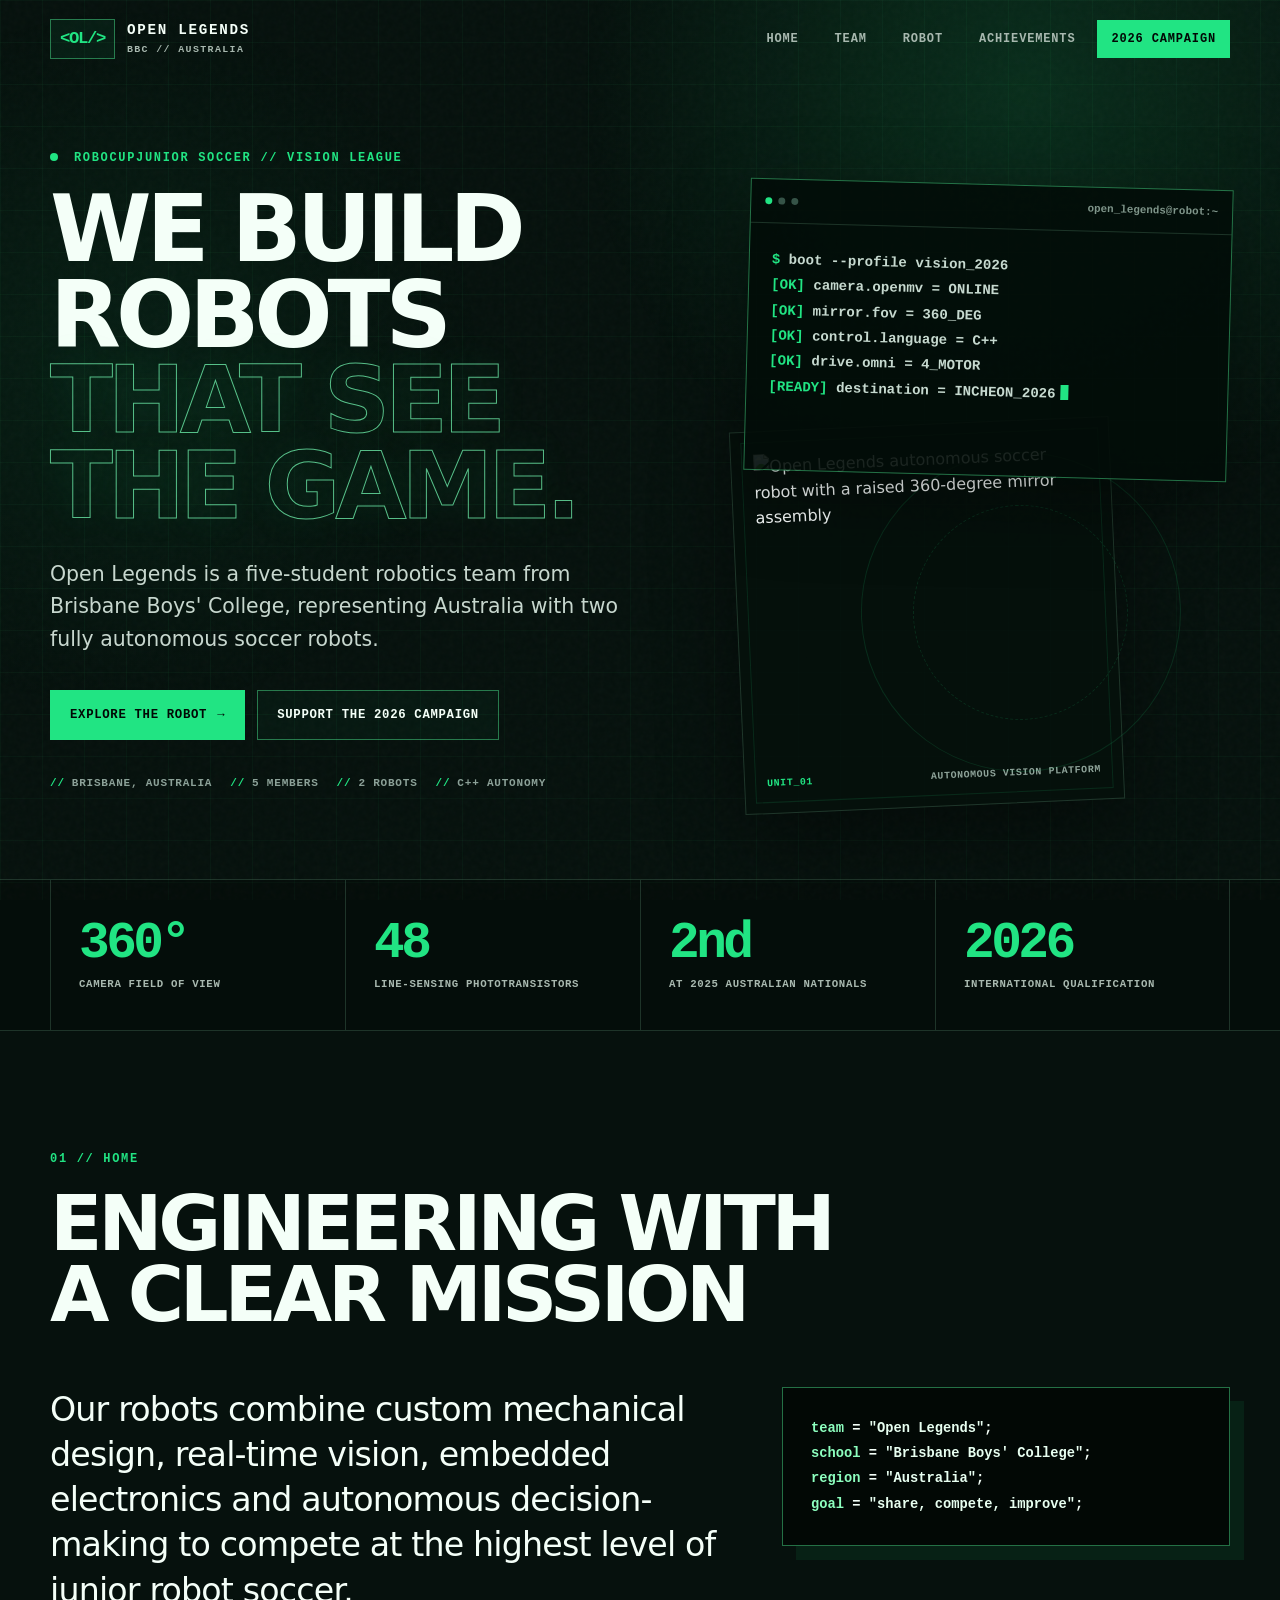
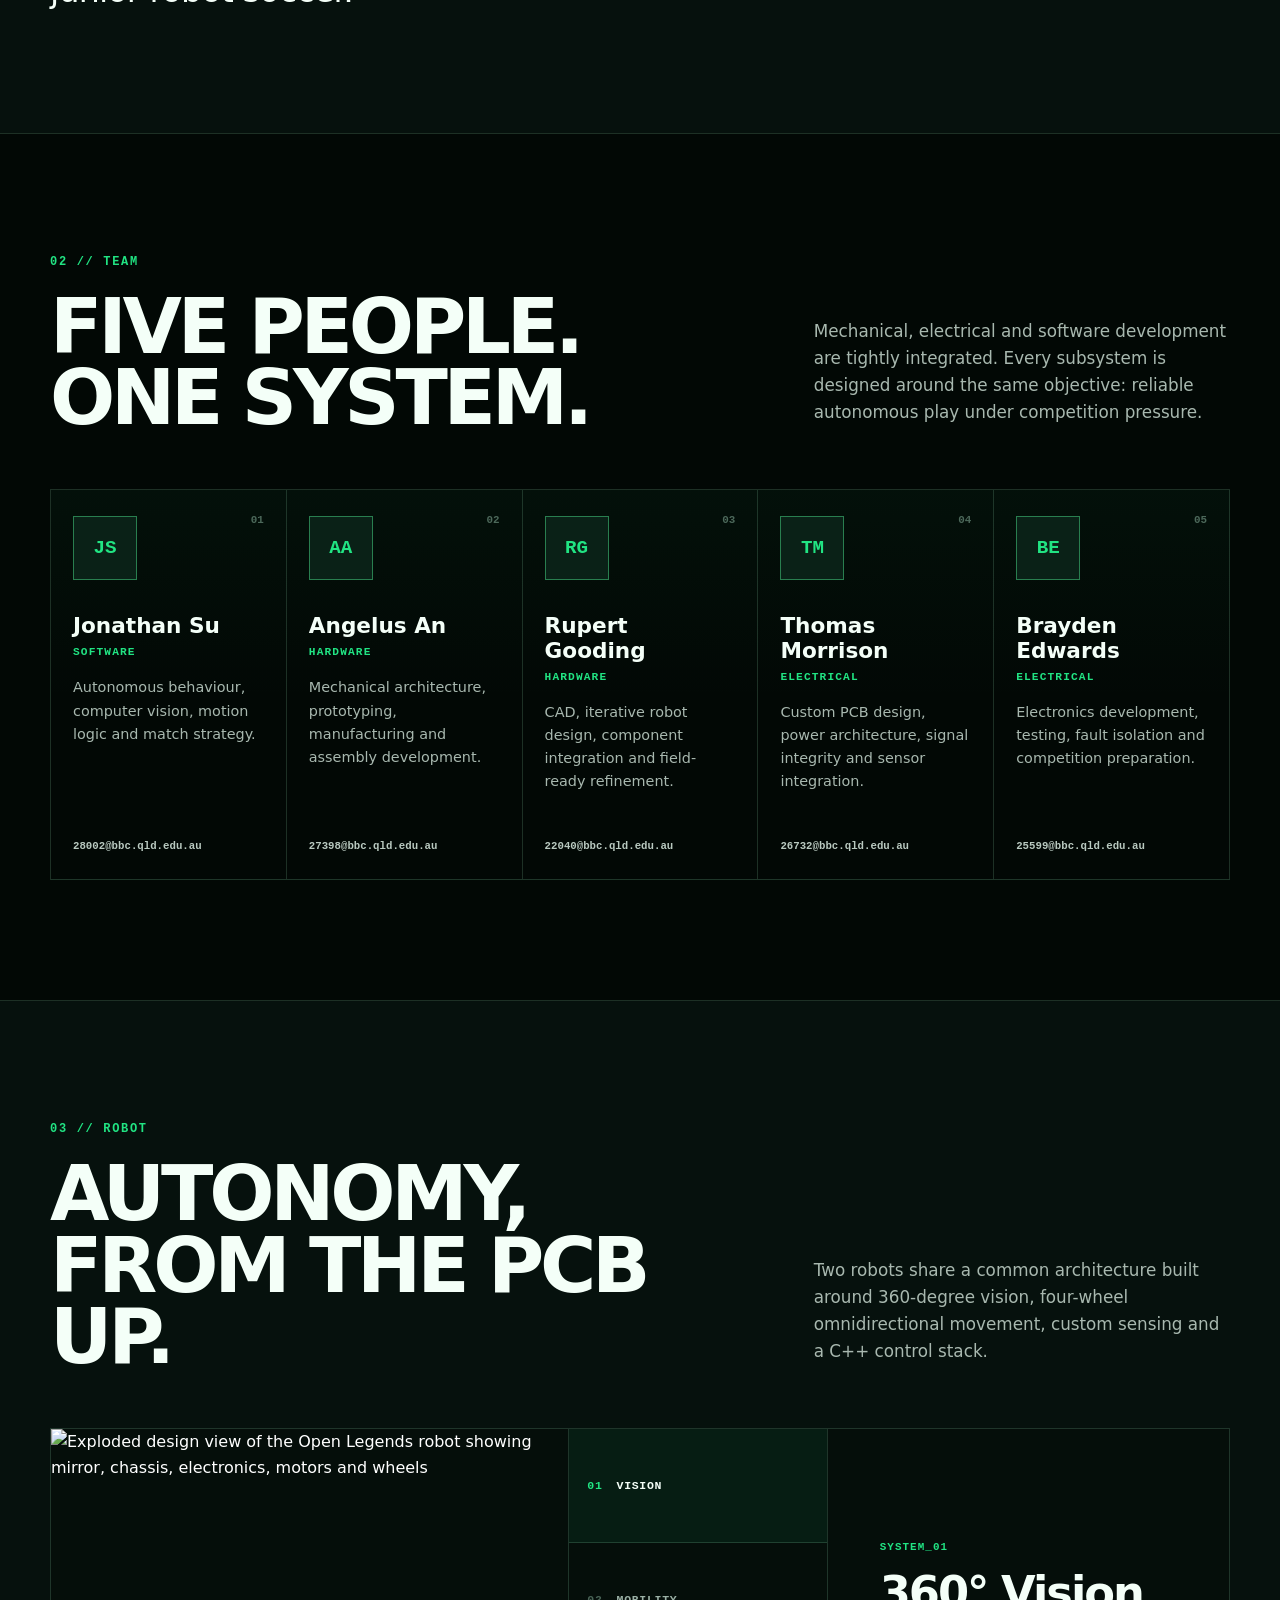
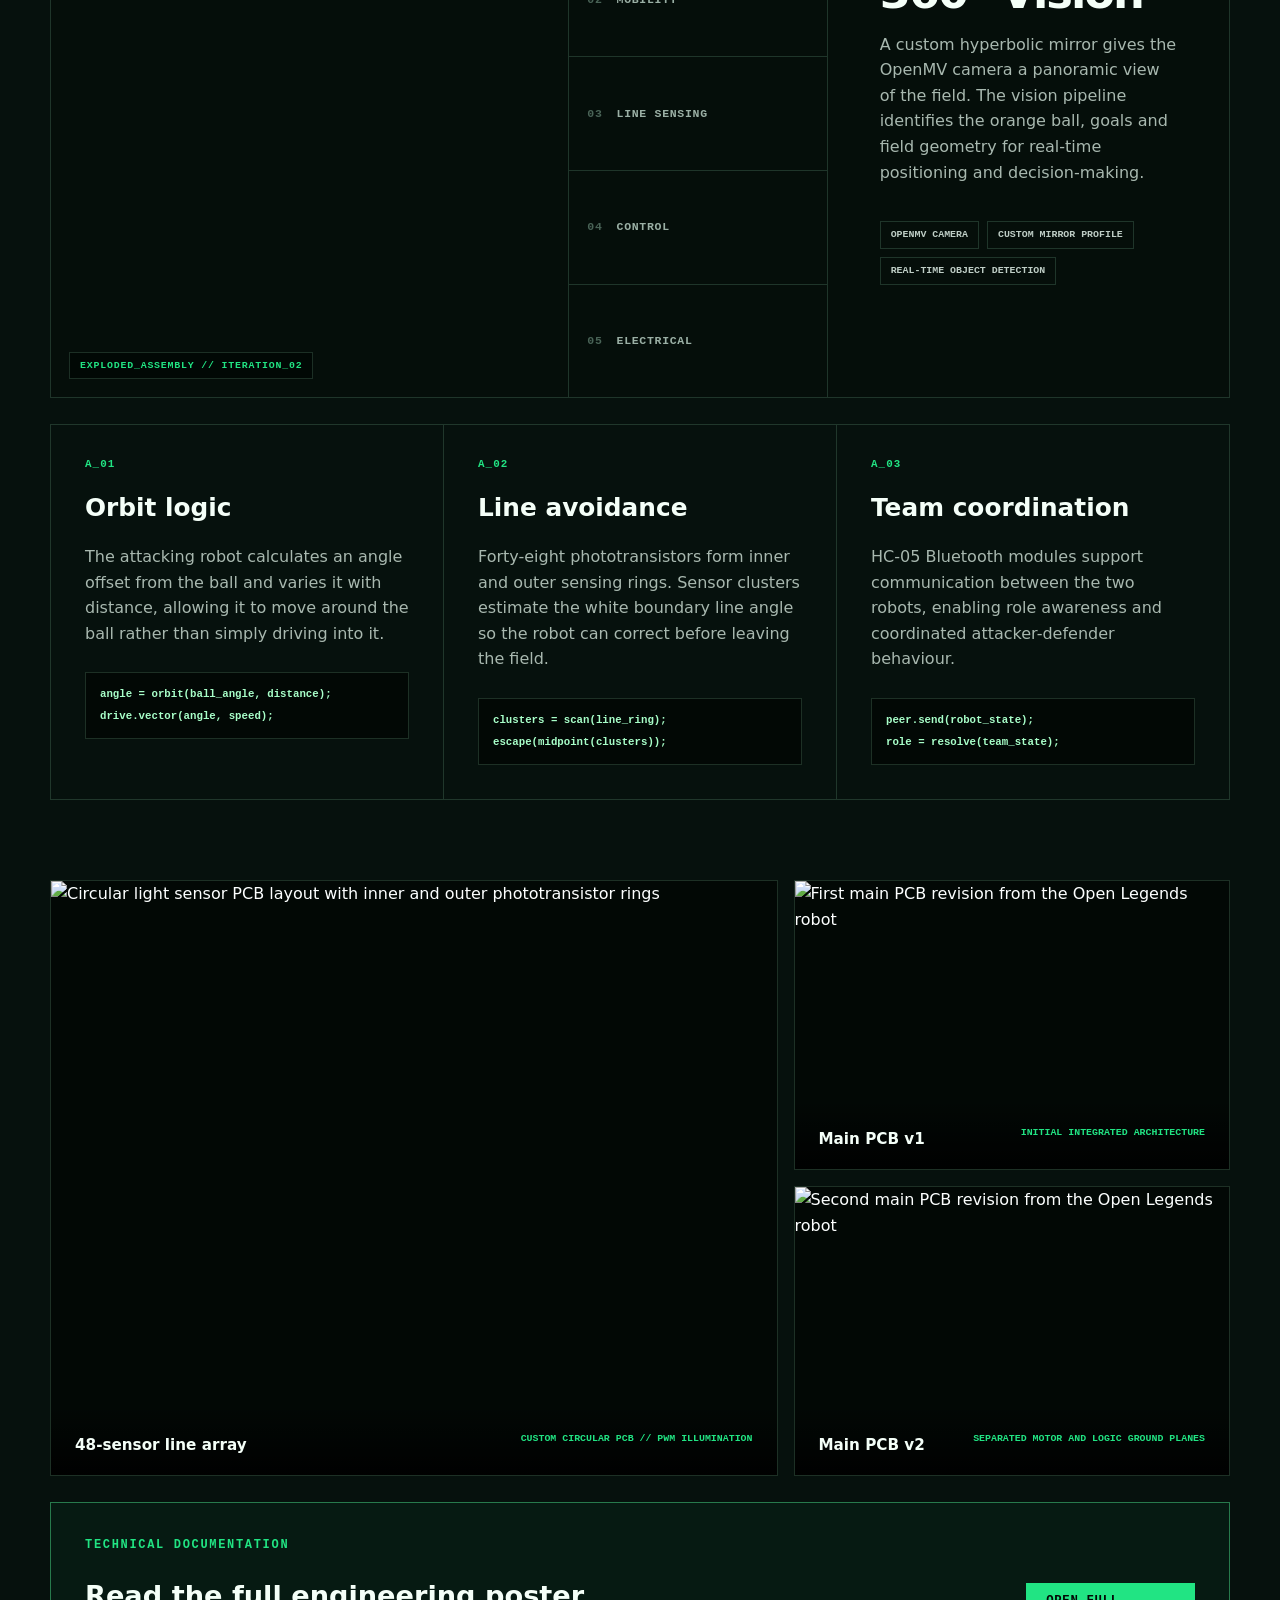
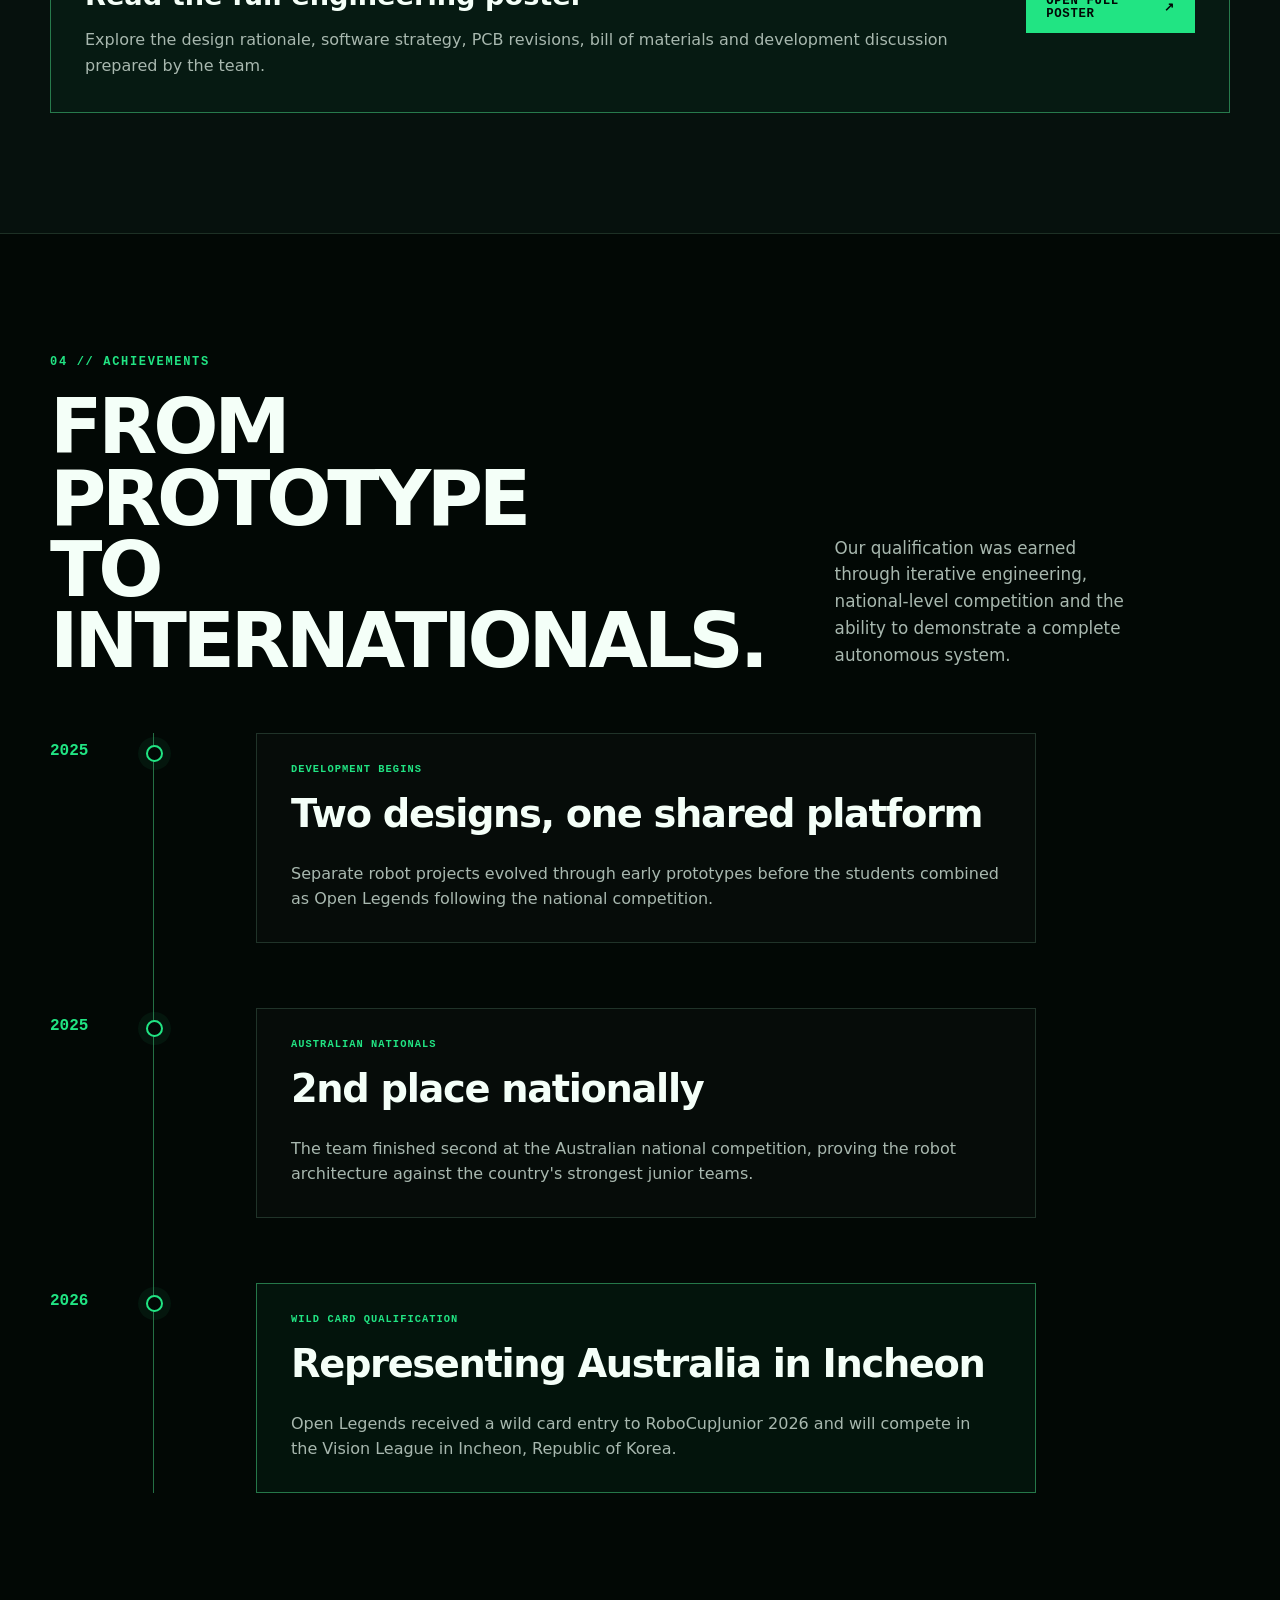
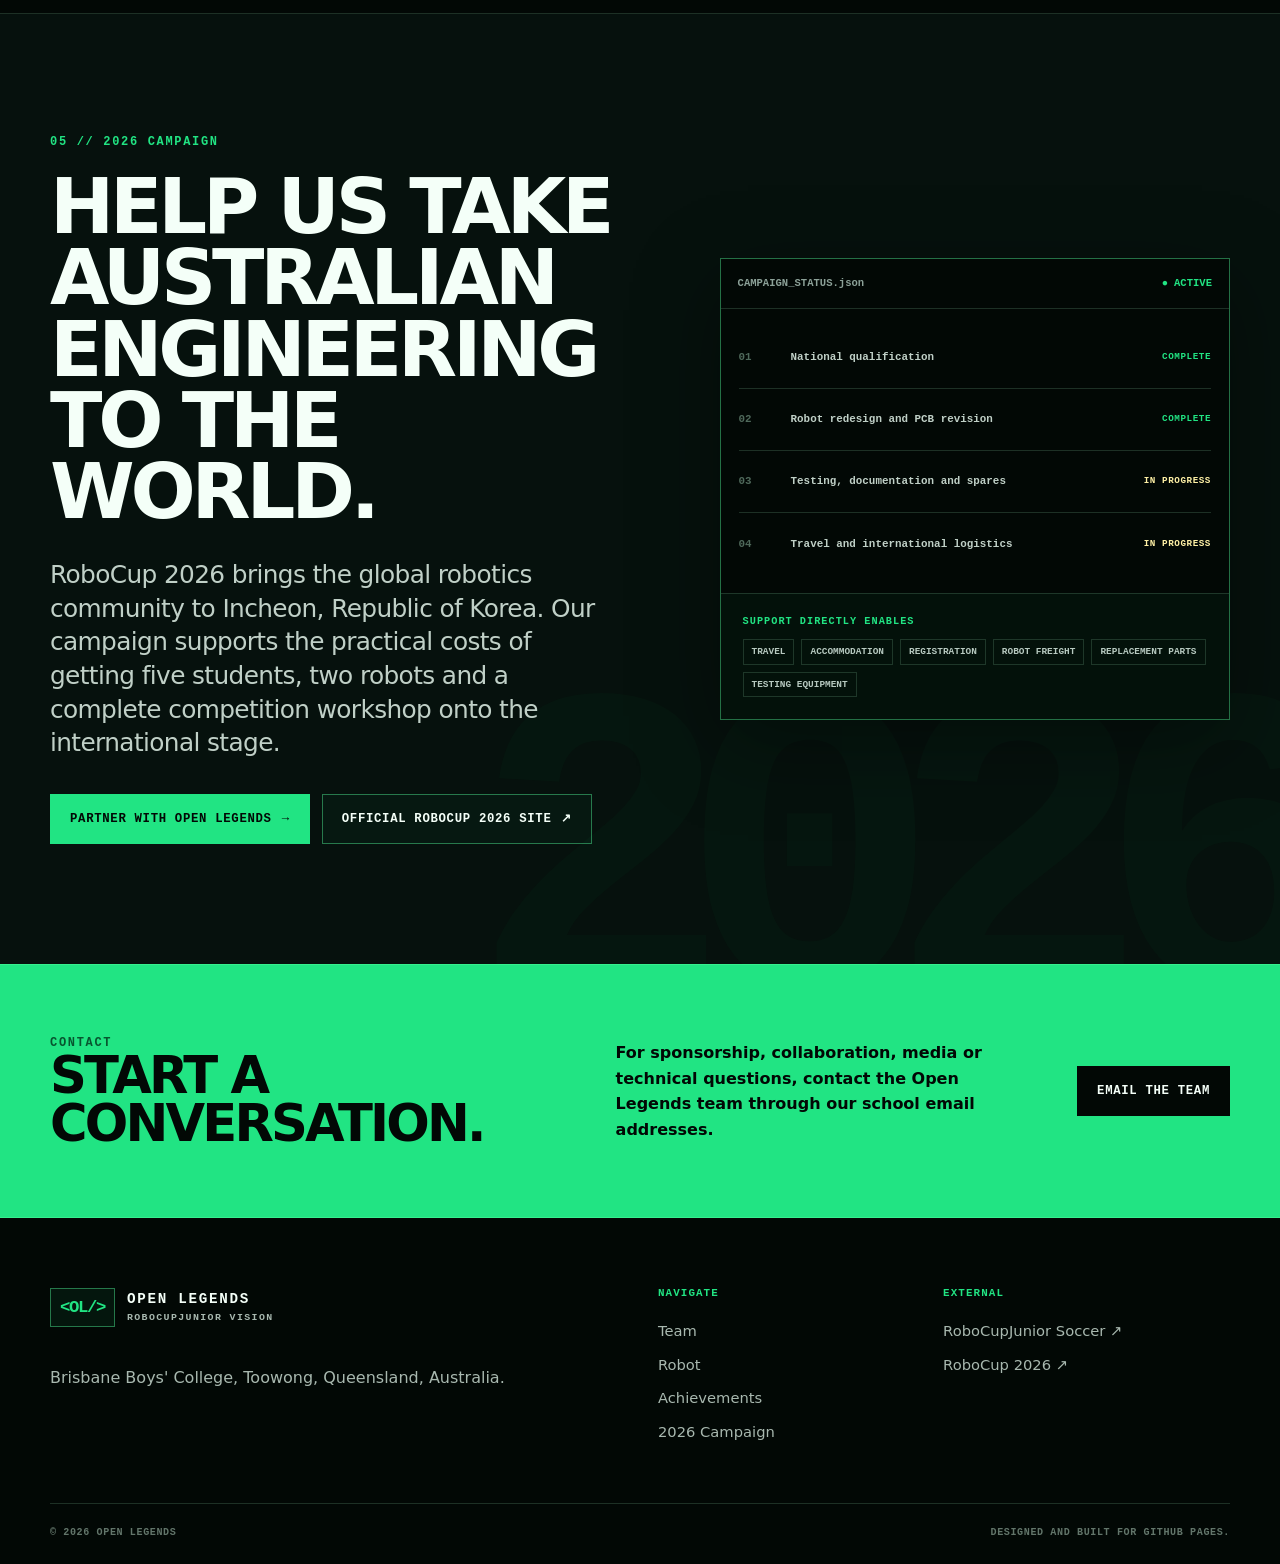
==== index.html @ 29a8061e "attempt 1" ====
<!doctype html>
<html lang="en-AU">
<head>
  <meta charset="utf-8">
  <meta name="viewport" content="width=device-width, initial-scale=1">
  <meta name="theme-color" content="#06110d">
  <meta name="description" content="Open Legends — Brisbane Boys' College RoboCupJunior Soccer Vision team representing Australia at RoboCup 2026 in Incheon, Republic of Korea.">
  <meta property="og:title" content="Open Legends | RoboCupJunior Vision">
  <meta property="og:description" content="Five students. Two autonomous robots. One international campaign.">
  <meta property="og:type" content="website">
  <meta property="og:image" content="assets/open-legends-poster.jpg">
  <title>Open Legends | RoboCupJunior Vision</title>
  <link rel="icon" href="assets/open-legends-mark.svg" type="image/svg+xml">
  <link rel="stylesheet" href="styles.css">
  <script defer src="script.js"></script>
</head>
<body>
  <a class="skip-link" href="#main">Skip to content</a>

  <div class="noise" aria-hidden="true"></div>
  <div class="grid-bg" aria-hidden="true"></div>

  <header class="site-header" data-header>
    <nav class="nav shell" aria-label="Primary navigation">
      <a class="brand" href="#home" aria-label="Open Legends home">
        <span class="brand-mark" aria-hidden="true">&lt;OL/&gt;</span>
        <span class="brand-copy">
          <strong>OPEN LEGENDS</strong>
          <small>BBC // AUSTRALIA</small>
        </span>
      </a>

      <button class="nav-toggle" type="button" aria-label="Open navigation" aria-expanded="false" aria-controls="nav-links">
        <span></span><span></span><span></span>
      </button>

      <div class="nav-links" id="nav-links">
        <a href="#home">Home</a>
        <a href="#team">Team</a>
        <a href="#robot">Robot</a>
        <a href="#achievements">Achievements</a>
        <a class="nav-cta" href="#campaign">2026 Campaign</a>
      </div>
    </nav>
  </header>

  <main id="main">
    <section class="hero shell" id="home">
      <div class="hero-copy reveal">
        <p class="eyebrow"><span class="pulse"></span> ROBOCUPJUNIOR SOCCER // VISION LEAGUE</p>
        <h1>WE BUILD ROBOTS<br><span>THAT SEE THE GAME.</span></h1>
        <p class="hero-lead">Open Legends is a five-student robotics team from Brisbane Boys' College, representing Australia with two fully autonomous soccer robots.</p>
        <div class="hero-actions">
          <a class="button button-primary" href="#robot">Explore the robot <span aria-hidden="true">→</span></a>
          <a class="button button-ghost" href="#campaign">Support the 2026 campaign</a>
        </div>
        <div class="micro-meta" aria-label="Team summary">
          <span>Brisbane, Australia</span>
          <span>5 members</span>
          <span>2 robots</span>
          <span>C++ autonomy</span>
        </div>
      </div>

      <div class="hero-visual reveal">
        <div class="terminal-card" aria-label="Robot system boot sequence">
          <div class="terminal-top">
            <div class="terminal-dots" aria-hidden="true"><i></i><i></i><i></i></div>
            <span>open_legends@robot:~</span>
          </div>
          <div class="terminal-body" data-terminal>
            <p><span class="prompt">$</span> boot --profile vision_2026</p>
            <p class="terminal-line"><span class="ok">[OK]</span> camera.openmv = ONLINE</p>
            <p class="terminal-line"><span class="ok">[OK]</span> mirror.fov = 360_DEG</p>
            <p class="terminal-line"><span class="ok">[OK]</span> control.language = C++</p>
            <p class="terminal-line"><span class="ok">[OK]</span> drive.omni = 4_MOTOR</p>
            <p class="terminal-line"><span class="ready">[READY]</span> destination = INCHEON_2026<span class="cursor" aria-hidden="true"></span></p>
          </div>
        </div>

        <figure class="robot-orbit">
          <div class="orbit orbit-a" aria-hidden="true"></div>
          <div class="orbit orbit-b" aria-hidden="true"></div>
          <img src="assets/robot-hero.jpg" alt="Open Legends autonomous soccer robot with a raised 360-degree mirror assembly">
          <figcaption><span>UNIT_01</span> Autonomous Vision Platform</figcaption>
        </figure>
      </div>
    </section>

    <section class="metrics strip" aria-label="Open Legends facts">
      <div class="shell metrics-grid">
        <article><strong>360°</strong><span>camera field of view</span></article>
        <article><strong>48</strong><span>line-sensing phototransistors</span></article>
        <article><strong>2nd</strong><span>at 2025 Australian Nationals</span></article>
        <article><strong>2026</strong><span>international qualification</span></article>
      </div>
    </section>

    <section class="section shell intro-section">
      <div class="section-heading reveal">
        <p class="kicker">01 // HOME</p>
        <h2>ENGINEERING WITH A CLEAR MISSION</h2>
      </div>
      <div class="intro-grid">
        <p class="large-copy reveal">Our robots combine custom mechanical design, real-time vision, embedded electronics and autonomous decision-making to compete at the highest level of junior robot soccer.</p>
        <div class="code-panel reveal" aria-label="Open Legends mission">
          <p><span class="code-key">team</span> = <span class="code-string">"Open Legends"</span>;</p>
          <p><span class="code-key">school</span> = <span class="code-string">"Brisbane Boys' College"</span>;</p>
          <p><span class="code-key">region</span> = <span class="code-string">"Australia"</span>;</p>
          <p><span class="code-key">goal</span> = <span class="code-string">"share, compete, improve"</span>;</p>
        </div>
      </div>
    </section>

    <section class="section section-dark" id="team">
      <div class="shell">
        <div class="section-heading split-heading reveal">
          <div>
            <p class="kicker">02 // TEAM</p>
            <h2>FIVE PEOPLE.<br>ONE SYSTEM.</h2>
          </div>
          <p>Mechanical, electrical and software development are tightly integrated. Every subsystem is designed around the same objective: reliable autonomous play under competition pressure.</p>
        </div>

        <div class="team-grid">
          <article class="team-card reveal">
            <div class="avatar" aria-hidden="true">JS</div>
            <div class="team-index">01</div>
            <h3>Jonathan Su</h3>
            <p class="role">Software</p>
            <p>Autonomous behaviour, computer vision, motion logic and match strategy.</p>
            <a href="mailto:28002@bbc.qld.edu.au">28002@bbc.qld.edu.au</a>
          </article>

          <article class="team-card reveal">
            <div class="avatar" aria-hidden="true">AA</div>
            <div class="team-index">02</div>
            <h3>Angelus An</h3>
            <p class="role">Hardware</p>
            <p>Mechanical architecture, prototyping, manufacturing and assembly development.</p>
            <a href="mailto:27398@bbc.qld.edu.au">27398@bbc.qld.edu.au</a>
          </article>

          <article class="team-card reveal">
            <div class="avatar" aria-hidden="true">RG</div>
            <div class="team-index">03</div>
            <h3>Rupert Gooding</h3>
            <p class="role">Hardware</p>
            <p>CAD, iterative robot design, component integration and field-ready refinement.</p>
            <a href="mailto:22040@bbc.qld.edu.au">22040@bbc.qld.edu.au</a>
          </article>

          <article class="team-card reveal">
            <div class="avatar" aria-hidden="true">TM</div>
            <div class="team-index">04</div>
            <h3>Thomas Morrison</h3>
            <p class="role">Electrical</p>
            <p>Custom PCB design, power architecture, signal integrity and sensor integration.</p>
            <a href="mailto:26732@bbc.qld.edu.au">26732@bbc.qld.edu.au</a>
          </article>

          <article class="team-card reveal">
            <div class="avatar" aria-hidden="true">BE</div>
            <div class="team-index">05</div>
            <h3>Brayden Edwards</h3>
            <p class="role">Electrical</p>
            <p>Electronics development, testing, fault isolation and competition preparation.</p>
            <a href="mailto:25599@bbc.qld.edu.au">25599@bbc.qld.edu.au</a>
          </article>
        </div>
      </div>
    </section>

    <section class="section shell" id="robot">
      <div class="section-heading split-heading reveal">
        <div>
          <p class="kicker">03 // ROBOT</p>
          <h2>AUTONOMY,<br>FROM THE PCB UP.</h2>
        </div>
        <p>Two robots share a common architecture built around 360-degree vision, four-wheel omnidirectional movement, custom sensing and a C++ control stack.</p>
      </div>

      <div class="robot-showcase reveal">
        <div class="robot-image-wrap">
          <img src="assets/robot-exploded.jpg" alt="Exploded design view of the Open Legends robot showing mirror, chassis, electronics, motors and wheels">
          <span class="image-label">EXPLODED_ASSEMBLY // ITERATION_02</span>
        </div>
        <div class="system-list" role="tablist" aria-label="Robot systems">
          <button class="system-tab active" type="button" role="tab" aria-selected="true" data-system="vision"><span>01</span>Vision</button>
          <button class="system-tab" type="button" role="tab" aria-selected="false" data-system="mobility"><span>02</span>Mobility</button>
          <button class="system-tab" type="button" role="tab" aria-selected="false" data-system="sensing"><span>03</span>Line sensing</button>
          <button class="system-tab" type="button" role="tab" aria-selected="false" data-system="control"><span>04</span>Control</button>
          <button class="system-tab" type="button" role="tab" aria-selected="false" data-system="electrical"><span>05</span>Electrical</button>
        </div>
        <article class="system-detail" data-system-panel aria-live="polite">
          <p class="detail-tag">SYSTEM_01</p>
          <h3>360° Vision</h3>
          <p>A custom hyperbolic mirror gives the OpenMV camera a panoramic view of the field. The vision pipeline identifies the orange ball, goals and field geometry for real-time positioning and decision-making.</p>
          <ul>
            <li>OpenMV camera</li>
            <li>Custom mirror profile</li>
            <li>Real-time object detection</li>
          </ul>
        </article>
      </div>

      <div class="architecture-grid">
        <article class="architecture-card reveal">
          <p class="card-number">A_01</p>
          <h3>Orbit logic</h3>
          <p>The attacking robot calculates an angle offset from the ball and varies it with distance, allowing it to move around the ball rather than simply driving into it.</p>
          <div class="mini-code">
            <span>angle = orbit(ball_angle, distance);</span>
            <span>drive.vector(angle, speed);</span>
          </div>
        </article>
        <article class="architecture-card reveal">
          <p class="card-number">A_02</p>
          <h3>Line avoidance</h3>
          <p>Forty-eight phototransistors form inner and outer sensing rings. Sensor clusters estimate the white boundary line angle so the robot can correct before leaving the field.</p>
          <div class="mini-code">
            <span>clusters = scan(line_ring);</span>
            <span>escape(midpoint(clusters));</span>
          </div>
        </article>
        <article class="architecture-card reveal">
          <p class="card-number">A_03</p>
          <h3>Team coordination</h3>
          <p>HC-05 Bluetooth modules support communication between the two robots, enabling role awareness and coordinated attacker-defender behaviour.</p>
          <div class="mini-code">
            <span>peer.send(robot_state);</span>
            <span>role = resolve(team_state);</span>
          </div>
        </article>
      </div>

      <div class="hardware-gallery">
        <figure class="gallery-large reveal">
          <img src="assets/sensor-ring-pcb.jpg" alt="Circular light sensor PCB layout with inner and outer phototransistor rings">
          <figcaption><strong>48-sensor line array</strong><span>Custom circular PCB // PWM illumination</span></figcaption>
        </figure>
        <figure class="reveal">
          <img src="assets/main-pcb-v1.jpg" alt="First main PCB revision from the Open Legends robot">
          <figcaption><strong>Main PCB v1</strong><span>Initial integrated architecture</span></figcaption>
        </figure>
        <figure class="reveal">
          <img src="assets/main-pcb-v2.jpg" alt="Second main PCB revision from the Open Legends robot">
          <figcaption><strong>Main PCB v2</strong><span>Separated motor and logic ground planes</span></figcaption>
        </figure>
      </div>

      <div class="poster-callout reveal">
        <div>
          <p class="kicker">TECHNICAL DOCUMENTATION</p>
          <h3>Read the full engineering poster</h3>
          <p>Explore the design rationale, software strategy, PCB revisions, bill of materials and development discussion prepared by the team.</p>
        </div>
        <a class="button button-primary" href="assets/open-legends-poster.jpg" target="_blank" rel="noopener">Open full poster <span aria-hidden="true">↗</span></a>
      </div>
    </section>

    <section class="section section-dark" id="achievements">
      <div class="shell">
        <div class="section-heading split-heading reveal">
          <div>
            <p class="kicker">04 // ACHIEVEMENTS</p>
            <h2>FROM PROTOTYPE<br>TO INTERNATIONALS.</h2>
          </div>
          <p>Our qualification was earned through iterative engineering, national-level competition and the ability to demonstrate a complete autonomous system.</p>
        </div>

        <div class="timeline">
          <article class="timeline-item reveal">
            <div class="timeline-year">2025</div>
            <div>
              <p class="timeline-label">Development begins</p>
              <h3>Two designs, one shared platform</h3>
              <p>Separate robot projects evolved through early prototypes before the students combined as Open Legends following the national competition.</p>
            </div>
          </article>
          <article class="timeline-item reveal">
            <div class="timeline-year">2025</div>
            <div>
              <p class="timeline-label">Australian Nationals</p>
              <h3>2nd place nationally</h3>
              <p>The team finished second at the Australian national competition, proving the robot architecture against the country's strongest junior teams.</p>
            </div>
          </article>
          <article class="timeline-item reveal featured">
            <div class="timeline-year">2026</div>
            <div>
              <p class="timeline-label">Wild card qualification</p>
              <h3>Representing Australia in Incheon</h3>
              <p>Open Legends received a wild card entry to RoboCupJunior 2026 and will compete in the Vision League in Incheon, Republic of Korea.</p>
            </div>
          </article>
        </div>
      </div>
    </section>

    <section class="section campaign-section" id="campaign">
      <div class="shell campaign-grid">
        <div class="campaign-copy reveal">
          <p class="kicker">05 // 2026 CAMPAIGN</p>
          <h2>HELP US TAKE AUSTRALIAN ENGINEERING TO THE WORLD.</h2>
          <p class="large-copy">RoboCup 2026 brings the global robotics community to Incheon, Republic of Korea. Our campaign supports the practical costs of getting five students, two robots and a complete competition workshop onto the international stage.</p>
          <div class="hero-actions">
            <a class="button button-primary" href="mailto:25599@bbc.qld.edu.au?cc=22040@bbc.qld.edu.au,26732@bbc.qld.edu.au,28002@bbc.qld.edu.au,27398@bbc.qld.edu.au&subject=Open%20Legends%202026%20Campaign">Partner with Open Legends <span aria-hidden="true">→</span></a>
            <a class="button button-ghost" href="https://2026.robocup.org/" target="_blank" rel="noopener">Official RoboCup 2026 site <span aria-hidden="true">↗</span></a>
          </div>
        </div>

        <div class="campaign-board reveal">
          <div class="board-top">
            <span>CAMPAIGN_STATUS.json</span>
            <span class="status-live">ACTIVE</span>
          </div>
          <div class="board-body">
            <div class="campaign-line done"><span>01</span><p>National qualification</p><strong>COMPLETE</strong></div>
            <div class="campaign-line done"><span>02</span><p>Robot redesign and PCB revision</p><strong>COMPLETE</strong></div>
            <div class="campaign-line active"><span>03</span><p>Testing, documentation and spares</p><strong>IN PROGRESS</strong></div>
            <div class="campaign-line active"><span>04</span><p>Travel and international logistics</p><strong>IN PROGRESS</strong></div>
          </div>
          <div class="campaign-needs">
            <p>SUPPORT DIRECTLY ENABLES</p>
            <div>
              <span>Travel</span><span>Accommodation</span><span>Registration</span><span>Robot freight</span><span>Replacement parts</span><span>Testing equipment</span>
            </div>
          </div>
        </div>
      </div>
    </section>

    <section class="contact-strip">
      <div class="shell contact-inner reveal">
        <div>
          <p class="kicker">CONTACT</p>
          <h2>START A CONVERSATION.</h2>
        </div>
        <p>For sponsorship, collaboration, media or technical questions, contact the Open Legends team through our school email addresses.</p>
        <a class="button button-primary" href="mailto:25599@bbc.qld.edu.au?cc=22040@bbc.qld.edu.au,26732@bbc.qld.edu.au,28002@bbc.qld.edu.au,27398@bbc.qld.edu.au&subject=Open%20Legends%20Enquiry">Email the team</a>
      </div>
    </section>
  </main>

  <footer class="site-footer">
    <div class="shell footer-grid">
      <div>
        <a class="brand footer-brand" href="#home">
          <span class="brand-mark" aria-hidden="true">&lt;OL/&gt;</span>
          <span class="brand-copy"><strong>OPEN LEGENDS</strong><small>ROBOCUPJUNIOR VISION</small></span>
        </a>
        <p>Brisbane Boys' College, Toowong, Queensland, Australia.</p>
      </div>
      <div>
        <p class="footer-label">Navigate</p>
        <a href="#team">Team</a><a href="#robot">Robot</a><a href="#achievements">Achievements</a><a href="#campaign">2026 Campaign</a>
      </div>
      <div>
        <p class="footer-label">External</p>
        <a href="https://junior.robocup.org/soccer/" target="_blank" rel="noopener">RoboCupJunior Soccer ↗</a>
        <a href="https://2026.robocup.org/" target="_blank" rel="noopener">RoboCup 2026 ↗</a>
      </div>
    </div>
    <div class="shell footer-bottom">
      <span>© <span data-year></span> Open Legends</span>
      <span>Designed and built for GitHub Pages.</span>
    </div>
  </footer>
</body>
</html>
---- styles.css ----
:root {
  --ink: #f4fff8;
  --muted: #a8b8af;
  --black: #020805;
  --deep: #06110d;
  --panel: #0a1913;
  --panel-2: #0d2119;
  --green: #21e483;
  --green-2: #76ffb7;
  --line: rgba(169, 255, 205, 0.16);
  --line-bright: rgba(84, 255, 157, 0.42);
  --shadow: 0 24px 80px rgba(0, 0, 0, 0.38);
  --radius: 20px;
  --shell: min(1180px, calc(100vw - 40px));
  --mono: "SFMono-Regular", Consolas, "Liberation Mono", Menlo, monospace;
  --sans: Inter, ui-sans-serif, system-ui, -apple-system, BlinkMacSystemFont, "Segoe UI", sans-serif;
}

* { box-sizing: border-box; }
html { scroll-behavior: smooth; }
body {
  margin: 0;
  background: var(--deep);
  color: var(--ink);
  font-family: var(--sans);
  line-height: 1.6;
  overflow-x: hidden;
}
body::selection { background: var(--green); color: var(--black); }
a { color: inherit; }
img { display: block; max-width: 100%; }
button, a { -webkit-tap-highlight-color: transparent; }

.skip-link {
  position: fixed;
  left: 16px;
  top: -80px;
  z-index: 1000;
  background: var(--green);
  color: var(--black);
  padding: 10px 14px;
  font-family: var(--mono);
  font-weight: 700;
  border-radius: 8px;
}
.skip-link:focus { top: 16px; }

.noise {
  position: fixed;
  inset: 0;
  z-index: -2;
  pointer-events: none;
  opacity: 0.035;
  background-image: url("data:image/svg+xml,%3Csvg viewBox='0 0 180 180' xmlns='http://www.w3.org/2000/svg'%3E%3Cfilter id='n'%3E%3CfeTurbulence type='fractalNoise' baseFrequency='.9' numOctaves='3' stitchTiles='stitch'/%3E%3C/filter%3E%3Crect width='100%25' height='100%25' filter='url(%23n)' opacity='.75'/%3E%3C/svg%3E");
}
.grid-bg {
  position: fixed;
  inset: 0;
  z-index: -3;
  pointer-events: none;
  background-image:
    linear-gradient(rgba(64, 255, 143, 0.035) 1px, transparent 1px),
    linear-gradient(90deg, rgba(64, 255, 143, 0.035) 1px, transparent 1px),
    radial-gradient(circle at 80% 10%, rgba(23, 196, 105, 0.16), transparent 34%),
    radial-gradient(circle at 10% 40%, rgba(23, 196, 105, 0.08), transparent 28%);
  background-size: 42px 42px, 42px 42px, auto, auto;
}

.shell { width: var(--shell); margin-inline: auto; }

.site-header {
  position: fixed;
  inset: 0 0 auto;
  z-index: 100;
  border-bottom: 1px solid transparent;
  transition: background 220ms ease, border-color 220ms ease, backdrop-filter 220ms ease;
}
.site-header.scrolled {
  background: rgba(2, 8, 5, 0.82);
  border-color: var(--line);
  backdrop-filter: blur(18px);
}
.nav {
  min-height: 78px;
  display: flex;
  align-items: center;
  justify-content: space-between;
  gap: 24px;
}
.brand {
  display: inline-flex;
  align-items: center;
  gap: 12px;
  text-decoration: none;
}
.brand-mark {
  color: var(--green);
  font: 800 1.08rem/1 var(--mono);
  letter-spacing: -0.08em;
  border: 1px solid var(--line-bright);
  padding: 10px 9px;
  background: rgba(33, 228, 131, 0.06);
}
.brand-copy { display: grid; line-height: 1.05; }
.brand-copy strong { font: 800 0.89rem/1 var(--mono); letter-spacing: 0.12em; }
.brand-copy small { margin-top: 7px; color: var(--muted); font: 600 0.62rem/1 var(--mono); letter-spacing: 0.14em; }
.nav-links { display: flex; align-items: center; gap: 8px; }
.nav-links a {
  text-decoration: none;
  color: var(--muted);
  font: 700 0.75rem/1 var(--mono);
  text-transform: uppercase;
  letter-spacing: 0.07em;
  padding: 12px 13px;
  border: 1px solid transparent;
  transition: color 180ms ease, border-color 180ms ease, background 180ms ease;
}
.nav-links a:hover, .nav-links a:focus-visible { color: var(--ink); border-color: var(--line); background: rgba(255,255,255,0.025); outline: none; }
.nav-links .nav-cta { color: var(--black); background: var(--green); border-color: var(--green); }
.nav-links .nav-cta:hover, .nav-links .nav-cta:focus-visible { color: var(--black); background: var(--green-2); border-color: var(--green-2); }
.nav-toggle { display: none; }

.hero {
  min-height: 780px;
  padding: 150px 0 90px;
  display: grid;
  grid-template-columns: minmax(0, 1.05fr) minmax(420px, 0.95fr);
  align-items: center;
  gap: clamp(48px, 7vw, 100px);
}
.eyebrow, .kicker {
  margin: 0 0 20px;
  color: var(--green);
  font: 800 0.75rem/1.4 var(--mono);
  letter-spacing: 0.14em;
  text-transform: uppercase;
}
.pulse {
  display: inline-block;
  width: 8px;
  height: 8px;
  margin-right: 7px;
  border-radius: 50%;
  background: var(--green);
  box-shadow: 0 0 0 0 rgba(33, 228, 131, 0.8);
  animation: pulse 2s infinite;
}
@keyframes pulse { 70% { box-shadow: 0 0 0 9px rgba(33,228,131,0); } 100% { box-shadow: 0 0 0 0 rgba(33,228,131,0); } }
.hero h1, .section-heading h2, .campaign-copy h2, .contact-strip h2 {
  margin: 0;
  font-weight: 900;
  line-height: 0.93;
  letter-spacing: -0.055em;
  text-wrap: balance;
}
.hero h1 { font-size: clamp(3.6rem, 7.2vw, 7.2rem); }
.hero h1 span {
  color: transparent;
  -webkit-text-stroke: 1px rgba(118, 255, 183, 0.72);
  text-shadow: 0 0 40px rgba(33, 228, 131, 0.08);
}
.hero-lead {
  max-width: 650px;
  margin: 28px 0 0;
  color: #c7d7ce;
  font-size: clamp(1.05rem, 1.6vw, 1.28rem);
}
.hero-actions { display: flex; flex-wrap: wrap; gap: 12px; margin-top: 34px; }
.button {
  display: inline-flex;
  align-items: center;
  justify-content: center;
  gap: 10px;
  min-height: 50px;
  padding: 0 19px;
  border: 1px solid var(--line-bright);
  text-decoration: none;
  font: 800 0.77rem/1 var(--mono);
  letter-spacing: 0.055em;
  text-transform: uppercase;
  transition: transform 180ms ease, background 180ms ease, border-color 180ms ease, color 180ms ease;
}
.button:hover, .button:focus-visible { transform: translateY(-2px); outline: none; }
.button-primary { color: var(--black); background: var(--green); border-color: var(--green); }
.button-primary:hover, .button-primary:focus-visible { background: var(--green-2); border-color: var(--green-2); }
.button-ghost { color: var(--ink); background: rgba(33, 228, 131, 0.035); }
.button-ghost:hover, .button-ghost:focus-visible { background: rgba(33, 228, 131, 0.1); }
.micro-meta {
  display: flex;
  flex-wrap: wrap;
  gap: 8px 18px;
  margin-top: 38px;
  color: #8ca198;
  font: 700 0.69rem/1 var(--mono);
  text-transform: uppercase;
  letter-spacing: 0.07em;
}
.micro-meta span::before { content: "//"; color: var(--green); margin-right: 7px; }

.hero-visual { position: relative; min-height: 570px; }
.terminal-card {
  position: relative;
  z-index: 3;
  margin-left: 35px;
  border: 1px solid var(--line-bright);
  background: rgba(3, 13, 8, 0.9);
  box-shadow: var(--shadow);
  transform: rotate(1.5deg);
}
.terminal-top {
  min-height: 44px;
  display: flex;
  align-items: center;
  justify-content: space-between;
  gap: 20px;
  padding: 0 14px;
  border-bottom: 1px solid var(--line);
  color: #7f958a;
  font: 600 0.68rem/1 var(--mono);
}
.terminal-dots { display: flex; gap: 6px; }
.terminal-dots i { width: 7px; height: 7px; border-radius: 50%; background: #355347; }
.terminal-dots i:first-child { background: var(--green); }
.terminal-body {
  min-height: 246px;
  padding: 24px 22px;
  color: #c6d9cf;
  font: 600 clamp(0.76rem, 1.1vw, 0.9rem)/1.8 var(--mono);
}
.terminal-body p { margin: 0; opacity: 1; }
.terminal-body .terminal-line { opacity: 0; transform: translateY(5px); transition: opacity 280ms ease, transform 280ms ease; }
.terminal-body .terminal-line.visible { opacity: 1; transform: none; }
.prompt, .ok, .ready { color: var(--green); }
.cursor { display: inline-block; width: 8px; height: 1.1em; margin-left: 5px; vertical-align: -0.2em; background: var(--green); animation: blink 0.8s steps(1) infinite; }
@keyframes blink { 50% { opacity: 0; } }

.robot-orbit {
  position: absolute;
  inset: 240px 0 auto 25px;
  z-index: 2;
  width: min(380px, 82%);
  margin: 0;
  padding: 22px;
  border: 1px solid var(--line);
  background: rgba(5, 17, 11, 0.82);
  box-shadow: var(--shadow);
  transform: rotate(-2.5deg);
}
.robot-orbit::before {
  content: "";
  position: absolute;
  inset: 10px;
  border: 1px solid rgba(33, 228, 131, 0.12);
  pointer-events: none;
}
.robot-orbit img { aspect-ratio: 1.08 / 1; width: 100%; object-fit: cover; filter: contrast(1.05) saturate(0.85); }
.robot-orbit figcaption {
  display: flex;
  justify-content: space-between;
  gap: 12px;
  margin-top: 14px;
  color: #8fa49a;
  font: 700 0.62rem/1.4 var(--mono);
  letter-spacing: 0.06em;
  text-transform: uppercase;
}
.robot-orbit figcaption span { color: var(--green); }
.orbit { position: absolute; border: 1px solid rgba(33, 228, 131, 0.13); border-radius: 50%; pointer-events: none; }
.orbit-a { width: 320px; height: 320px; right: -65px; bottom: 30px; }
.orbit-b { width: 215px; height: 215px; right: -12px; bottom: 82px; border-style: dashed; animation: spin 22s linear infinite; }
@keyframes spin { to { transform: rotate(360deg); } }

.strip { border-block: 1px solid var(--line); background: rgba(0, 0, 0, 0.22); }
.metrics-grid { display: grid; grid-template-columns: repeat(4, 1fr); }
.metrics article { min-height: 150px; padding: 28px; display: grid; align-content: center; border-left: 1px solid var(--line); }
.metrics article:last-child { border-right: 1px solid var(--line); }
.metrics strong { color: var(--green); font: 900 clamp(2.2rem, 4vw, 4.2rem)/1 var(--mono); letter-spacing: -0.07em; }
.metrics span { margin-top: 8px; color: var(--muted); font: 700 0.67rem/1.4 var(--mono); letter-spacing: 0.06em; text-transform: uppercase; }

.section { padding: 120px 0; }
.section-dark { background: var(--black); border-block: 1px solid var(--line); }
.section-heading { margin-bottom: 56px; }
.section-heading h2, .campaign-copy h2, .contact-strip h2 { font-size: clamp(2.9rem, 6vw, 6rem); }
.split-heading { display: grid; grid-template-columns: 1.25fr 0.75fr; align-items: end; gap: 70px; }
.split-heading > p { margin: 0 0 8px; color: var(--muted); font-size: 1.05rem; }
.intro-grid { display: grid; grid-template-columns: 1.2fr 0.8fr; gap: 60px; align-items: start; }
.large-copy { margin: 0; font-size: clamp(1.45rem, 2.6vw, 2.25rem); line-height: 1.36; letter-spacing: -0.025em; }
.code-panel {
  padding: 28px;
  border: 1px solid var(--line-bright);
  background: var(--black);
  box-shadow: 14px 14px 0 rgba(33, 228, 131, 0.08);
  font: 650 0.86rem/1.85 var(--mono);
  overflow-x: auto;
}
.code-panel p { margin: 0; white-space: nowrap; }
.code-panel p::before { content: attr(data-line); }
.code-key { color: #8dffbf; }
.code-string { color: #e8fff1; }

.team-grid { display: grid; grid-template-columns: repeat(5, 1fr); border-top: 1px solid var(--line); border-left: 1px solid var(--line); }
.team-card {
  position: relative;
  min-height: 390px;
  padding: 26px 22px;
  border-right: 1px solid var(--line);
  border-bottom: 1px solid var(--line);
  background: linear-gradient(180deg, rgba(33,228,131,0.035), transparent 55%);
  transition: background 180ms ease, transform 180ms ease;
}
.team-card:hover { z-index: 2; background: rgba(33,228,131,0.07); transform: translateY(-5px); }
.avatar {
  display: grid;
  place-items: center;
  width: 64px;
  height: 64px;
  margin-bottom: 34px;
  border: 1px solid var(--line-bright);
  background: #0a2117;
  color: var(--green);
  font: 900 1.2rem/1 var(--mono);
}
.team-index { position: absolute; top: 25px; right: 22px; color: #4c685a; font: 700 0.68rem/1 var(--mono); }
.team-card h3 { margin: 0; font-size: 1.35rem; line-height: 1.15; }
.team-card .role { margin: 8px 0 18px; color: var(--green); font: 800 0.7rem/1 var(--mono); letter-spacing: 0.1em; text-transform: uppercase; }
.team-card > p:not(.role) { color: var(--muted); font-size: 0.9rem; }
.team-card a { position: absolute; left: 22px; right: 22px; bottom: 25px; color: #b9c9c0; font: 600 0.67rem/1.4 var(--mono); word-break: break-all; text-decoration: none; }
.team-card a:hover { color: var(--green); }

.robot-showcase {
  display: grid;
  grid-template-columns: 1.1fr 0.55fr 0.85fr;
  min-height: 570px;
  border: 1px solid var(--line);
  background: rgba(0,0,0,0.16);
}
.robot-image-wrap { position: relative; overflow: hidden; border-right: 1px solid var(--line); }
.robot-image-wrap img { width: 100%; height: 100%; object-fit: cover; object-position: 56% center; filter: saturate(0.72) contrast(1.08); transition: transform 600ms ease; }
.robot-showcase:hover .robot-image-wrap img { transform: scale(1.025); }
.image-label { position: absolute; left: 18px; bottom: 18px; padding: 8px 10px; background: rgba(2,8,5,0.86); color: var(--green); border: 1px solid var(--line); font: 700 0.62rem/1 var(--mono); letter-spacing: 0.08em; }
.system-list { display: flex; flex-direction: column; border-right: 1px solid var(--line); }
.system-tab {
  flex: 1;
  display: flex;
  align-items: center;
  gap: 14px;
  width: 100%;
  padding: 18px;
  color: #9bb0a5;
  background: transparent;
  border: 0;
  border-bottom: 1px solid var(--line);
  font: 800 0.72rem/1 var(--mono);
  letter-spacing: 0.06em;
  text-transform: uppercase;
  text-align: left;
  cursor: pointer;
  transition: background 180ms ease, color 180ms ease;
}
.system-tab:last-child { border-bottom: 0; }
.system-tab span { color: #496356; }
.system-tab:hover, .system-tab:focus-visible, .system-tab.active { color: var(--ink); background: rgba(33,228,131,0.07); outline: none; }
.system-tab.active span { color: var(--green); }
.system-detail { display: flex; flex-direction: column; justify-content: center; padding: clamp(28px, 4vw, 56px); }
.detail-tag, .card-number { margin: 0 0 18px; color: var(--green); font: 800 0.68rem/1 var(--mono); letter-spacing: 0.1em; }
.system-detail h3 { margin: 0; font-size: clamp(2rem, 3.5vw, 3.5rem); line-height: 1; letter-spacing: -0.045em; }
.system-detail > p:not(.detail-tag) { color: var(--muted); }
.system-detail ul { display: flex; flex-wrap: wrap; gap: 8px; margin: 20px 0 0; padding: 0; list-style: none; }
.system-detail li { padding: 8px 10px; border: 1px solid var(--line); color: #bfcec6; font: 700 0.62rem/1 var(--mono); text-transform: uppercase; }

.architecture-grid { display: grid; grid-template-columns: repeat(3, 1fr); margin-top: 26px; border-top: 1px solid var(--line); border-left: 1px solid var(--line); }
.architecture-card { padding: 34px; border-right: 1px solid var(--line); border-bottom: 1px solid var(--line); }
.architecture-card h3 { margin: 0 0 12px; font-size: 1.55rem; }
.architecture-card > p:not(.card-number) { color: var(--muted); }
.mini-code { display: grid; gap: 7px; margin-top: 26px; padding: 14px; background: var(--black); border: 1px solid var(--line); color: #a8ffc9; font: 600 0.67rem/1.4 var(--mono); overflow-x: auto; }

.hardware-gallery { display: grid; grid-template-columns: 1.25fr 0.75fr; grid-template-rows: repeat(2, 290px); gap: 16px; margin-top: 80px; }
.hardware-gallery figure { position: relative; margin: 0; overflow: hidden; border: 1px solid var(--line); background: var(--black); }
.hardware-gallery .gallery-large { grid-row: 1 / 3; }
.hardware-gallery img { width: 100%; height: 100%; object-fit: cover; filter: saturate(0.82) contrast(1.06); transition: transform 500ms ease; }
.hardware-gallery figure:hover img { transform: scale(1.03); }
.hardware-gallery figcaption { position: absolute; inset: auto 0 0; display: flex; justify-content: space-between; gap: 20px; padding: 28px 24px 18px; background: linear-gradient(transparent, rgba(0,0,0,0.94)); }
.hardware-gallery figcaption strong { font-size: 0.95rem; }
.hardware-gallery figcaption span { color: var(--green); font: 700 0.62rem/1.3 var(--mono); text-transform: uppercase; text-align: right; }
.poster-callout { margin-top: 26px; padding: 34px; display: flex; justify-content: space-between; align-items: center; gap: 40px; border: 1px solid var(--line-bright); background: rgba(33,228,131,0.045); }
.poster-callout h3 { margin: 0; font-size: 1.7rem; }
.poster-callout p:not(.kicker) { margin: 10px 0 0; color: var(--muted); }

.timeline { position: relative; }
.timeline::before { content: ""; position: absolute; left: 103px; top: 0; bottom: 0; width: 1px; background: var(--line-bright); }
.timeline-item { position: relative; display: grid; grid-template-columns: 170px 1fr; gap: 36px; padding: 0 0 65px; }
.timeline-item:last-child { padding-bottom: 0; }
.timeline-item::before { content: ""; position: absolute; left: 96px; top: 12px; width: 13px; height: 13px; border-radius: 50%; background: var(--black); border: 2px solid var(--green); box-shadow: 0 0 0 8px rgba(33,228,131,0.06); }
.timeline-year { color: var(--green); font: 900 1rem/1 var(--mono); padding-top: 10px; }
.timeline-item > div:last-child { max-width: 780px; padding: 30px 34px; border: 1px solid var(--line); background: rgba(255,255,255,0.015); }
.timeline-item.featured > div:last-child { border-color: var(--line-bright); background: rgba(33,228,131,0.05); }
.timeline-label { margin: 0 0 9px; color: var(--green); font: 800 0.65rem/1 var(--mono); letter-spacing: 0.1em; text-transform: uppercase; }
.timeline-item h3 { margin: 0; font-size: clamp(1.6rem, 3vw, 2.5rem); letter-spacing: -0.035em; }
.timeline-item p:last-child { margin-bottom: 0; color: var(--muted); }

.campaign-section { position: relative; overflow: hidden; }
.campaign-section::after { content: "2026"; position: absolute; right: -0.06em; bottom: -0.28em; z-index: -1; color: rgba(33,228,131,0.025); font: 900 min(34vw, 520px)/1 var(--mono); letter-spacing: -0.12em; }
.campaign-grid { display: grid; grid-template-columns: 1fr 0.9fr; align-items: center; gap: clamp(50px, 8vw, 110px); }
.campaign-copy .large-copy { margin-top: 30px; color: #c0d0c7; font-size: clamp(1.15rem, 2vw, 1.55rem); }
.campaign-board { border: 1px solid var(--line-bright); background: var(--black); box-shadow: var(--shadow); }
.board-top { min-height: 50px; padding: 0 17px; display: flex; align-items: center; justify-content: space-between; border-bottom: 1px solid var(--line); color: #8ca198; font: 700 0.66rem/1 var(--mono); }
.status-live { color: var(--green); }
.status-live::before { content: "●"; margin-right: 6px; }
.board-body { padding: 18px; }
.campaign-line { display: grid; grid-template-columns: 40px 1fr auto; align-items: center; gap: 12px; min-height: 62px; border-bottom: 1px solid var(--line); font: 700 0.68rem/1.35 var(--mono); }
.campaign-line:last-child { border-bottom: 0; }
.campaign-line > span { color: #4f695b; }
.campaign-line p { margin: 0; color: #c0d0c7; }
.campaign-line strong { font-size: 0.58rem; letter-spacing: 0.06em; }
.campaign-line.done strong { color: var(--green); }
.campaign-line.active strong { color: #fff1a6; }
.campaign-needs { padding: 22px; border-top: 1px solid var(--line); background: rgba(33,228,131,0.04); }
.campaign-needs > p { margin: 0 0 13px; color: var(--green); font: 800 0.64rem/1 var(--mono); letter-spacing: 0.1em; }
.campaign-needs div { display: flex; flex-wrap: wrap; gap: 7px; }
.campaign-needs span { padding: 7px 8px; border: 1px solid var(--line); color: #b7c9c0; font: 650 0.59rem/1 var(--mono); text-transform: uppercase; }

.contact-strip { padding: 70px 0; border-block: 1px solid var(--line-bright); background: var(--green); color: var(--black); }
.contact-inner { display: grid; grid-template-columns: 1fr 0.8fr auto; align-items: center; gap: 45px; }
.contact-strip .kicker { color: #08552f; }
.contact-strip h2 { font-size: clamp(2.5rem, 4vw, 4.5rem); }
.contact-strip p { margin: 0; font-weight: 650; }
.contact-strip .button-primary { background: var(--black); color: var(--ink); border-color: var(--black); }
.contact-strip .button-primary:hover { background: #13251b; border-color: #13251b; }

.site-footer { padding: 70px 0 24px; background: var(--black); }
.footer-grid { display: grid; grid-template-columns: 1.5fr 0.6fr 0.8fr; gap: 70px; }
.footer-brand { margin-bottom: 22px; }
.footer-grid > div:first-child > p { color: var(--muted); }
.footer-grid > div:not(:first-child) { display: flex; flex-direction: column; align-items: flex-start; gap: 10px; }
.footer-label { margin: 0 0 10px; color: var(--green); font: 800 0.68rem/1 var(--mono); letter-spacing: 0.1em; text-transform: uppercase; }
.footer-grid a:not(.brand) { color: var(--muted); text-decoration: none; font-size: 0.92rem; }
.footer-grid a:not(.brand):hover { color: var(--green); }
.footer-bottom { display: flex; justify-content: space-between; gap: 20px; margin-top: 60px; padding-top: 22px; border-top: 1px solid var(--line); color: #62756a; font: 650 0.63rem/1.4 var(--mono); text-transform: uppercase; letter-spacing: 0.06em; }

.reveal { opacity: 0; transform: translateY(22px); transition: opacity 650ms ease, transform 650ms ease; }
.reveal.in-view { opacity: 1; transform: none; }

@media (max-width: 1050px) {
  .hero { grid-template-columns: 1fr; padding-top: 140px; }
  .hero-copy { max-width: 820px; }
  .hero-visual { max-width: 680px; width: 100%; min-height: 610px; margin-inline: auto; }
  .team-grid { grid-template-columns: repeat(2, 1fr); }
  .team-card:last-child { grid-column: 1 / -1; min-height: 300px; }
  .robot-showcase { grid-template-columns: 1fr 0.5fr; }
  .robot-image-wrap { min-height: 520px; }
  .system-detail { grid-column: 1 / -1; min-height: 310px; border-top: 1px solid var(--line); }
  .architecture-grid { grid-template-columns: 1fr; }
  .campaign-grid { grid-template-columns: 1fr; }
  .campaign-board { max-width: 760px; }
  .contact-inner { grid-template-columns: 1fr 1fr; }
  .contact-inner .button { grid-column: 1 / -1; justify-self: start; }
}

@media (max-width: 760px) {
  :root { --shell: min(100% - 28px, 1180px); --radius: 14px; }
  .site-header { background: rgba(2,8,5,0.9); backdrop-filter: blur(16px); border-color: var(--line); }
  .nav { min-height: 70px; }
  .nav-toggle { display: grid; gap: 5px; width: 44px; height: 44px; place-content: center; border: 1px solid var(--line); background: transparent; cursor: pointer; }
  .nav-toggle span { display: block; width: 20px; height: 1px; background: var(--ink); transition: transform 180ms ease, opacity 180ms ease; }
  .nav-toggle[aria-expanded="true"] span:nth-child(1) { transform: translateY(6px) rotate(45deg); }
  .nav-toggle[aria-expanded="true"] span:nth-child(2) { opacity: 0; }
  .nav-toggle[aria-expanded="true"] span:nth-child(3) { transform: translateY(-6px) rotate(-45deg); }
  .nav-links { position: absolute; inset: 70px 0 auto; display: none; flex-direction: column; align-items: stretch; padding: 14px; background: rgba(2,8,5,0.98); border-bottom: 1px solid var(--line); }
  .nav-links.open { display: flex; }
  .nav-links a { padding: 16px; }
  .hero { min-height: auto; padding: 120px 0 70px; }
  .hero h1 { font-size: clamp(3rem, 15vw, 5.2rem); }
  .hero-visual { min-height: 580px; }
  .terminal-card { margin-left: 0; transform: none; }
  .terminal-body { min-height: 230px; padding: 20px 16px; font-size: 0.69rem; }
  .robot-orbit { left: 8%; right: auto; width: 84%; transform: rotate(-1deg); }
  .orbit-a, .orbit-b { display: none; }
  .metrics-grid { grid-template-columns: repeat(2, 1fr); }
  .metrics article:nth-child(2) { border-right: 1px solid var(--line); }
  .section { padding: 85px 0; }
  .split-heading, .intro-grid { grid-template-columns: 1fr; gap: 28px; }
  .team-grid { grid-template-columns: 1fr; }
  .team-card, .team-card:last-child { grid-column: auto; min-height: 330px; }
  .robot-showcase { grid-template-columns: 1fr; }
  .robot-image-wrap { min-height: 430px; border-right: 0; border-bottom: 1px solid var(--line); }
  .system-list { border-right: 0; }
  .system-tab { min-height: 62px; }
  .system-detail { grid-column: auto; }
  .hardware-gallery { grid-template-columns: 1fr; grid-template-rows: 430px 260px 260px; }
  .hardware-gallery .gallery-large { grid-row: auto; }
  .hardware-gallery figcaption { flex-direction: column; gap: 5px; }
  .hardware-gallery figcaption span { text-align: left; }
  .poster-callout { align-items: flex-start; flex-direction: column; }
  .timeline::before { left: 8px; }
  .timeline-item { grid-template-columns: 1fr; gap: 10px; padding-left: 38px; }
  .timeline-item::before { left: 1px; }
  .timeline-year { padding-top: 0; }
  .timeline-item > div:last-child { padding: 24px; }
  .campaign-line { grid-template-columns: 34px 1fr; padding: 12px 0; }
  .campaign-line strong { grid-column: 2; }
  .contact-inner, .footer-grid { grid-template-columns: 1fr; gap: 30px; }
  .contact-inner .button { grid-column: auto; }
  .footer-bottom { flex-direction: column; }
}

@media (max-width: 450px) {
  .brand-copy small { display: none; }
  .brand-mark { padding: 9px 8px; }
  .hero-actions .button { width: 100%; }
  .metrics article { padding: 22px 16px; min-height: 125px; }
  .metrics strong { font-size: 2.3rem; }
  .metrics span { font-size: 0.57rem; }
  .micro-meta { gap: 12px; }
  .robot-orbit { left: 3%; width: 94%; }
  .architecture-card { padding: 26px 22px; }
  .campaign-copy h2, .section-heading h2 { overflow-wrap: anywhere; }
}

@media (prefers-reduced-motion: reduce) {
  *, *::before, *::after { scroll-behavior: auto !important; animation-duration: 0.01ms !important; animation-iteration-count: 1 !important; transition-duration: 0.01ms !important; }
  .reveal { opacity: 1; transform: none; }
}
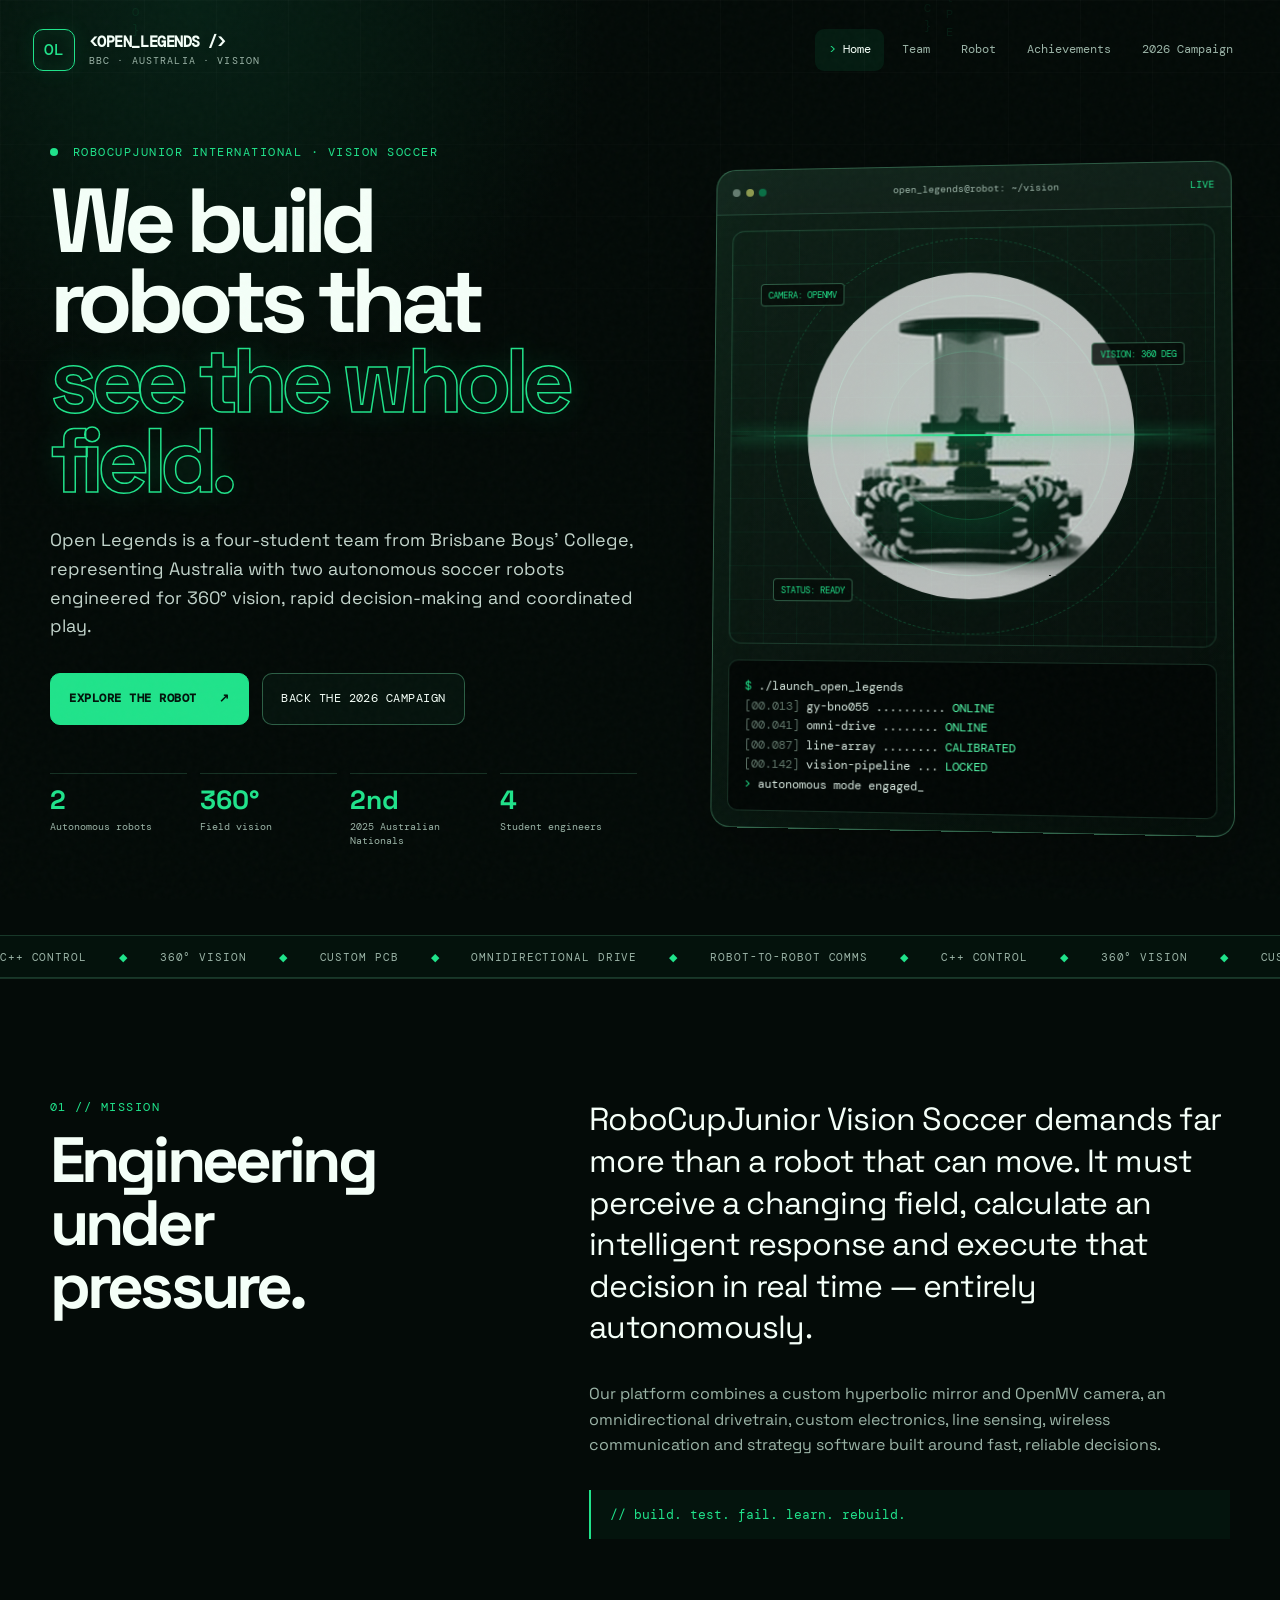
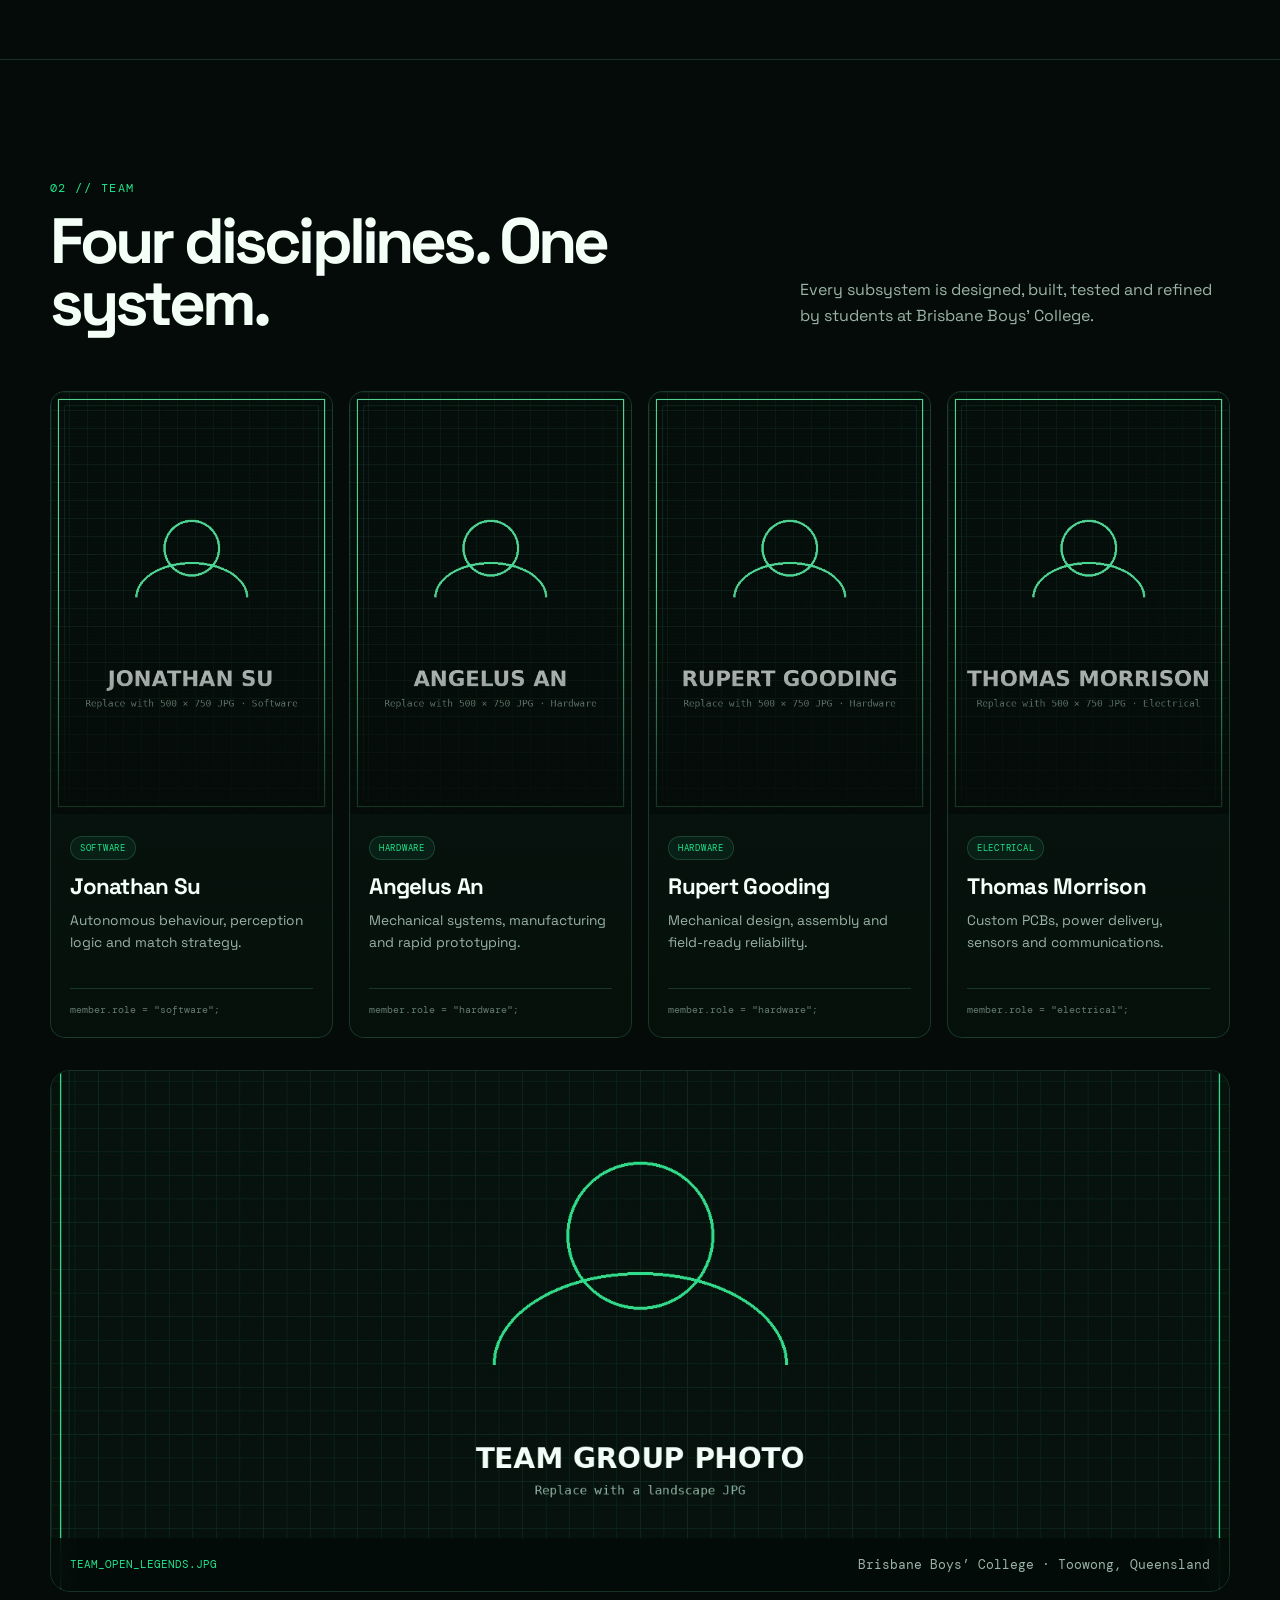
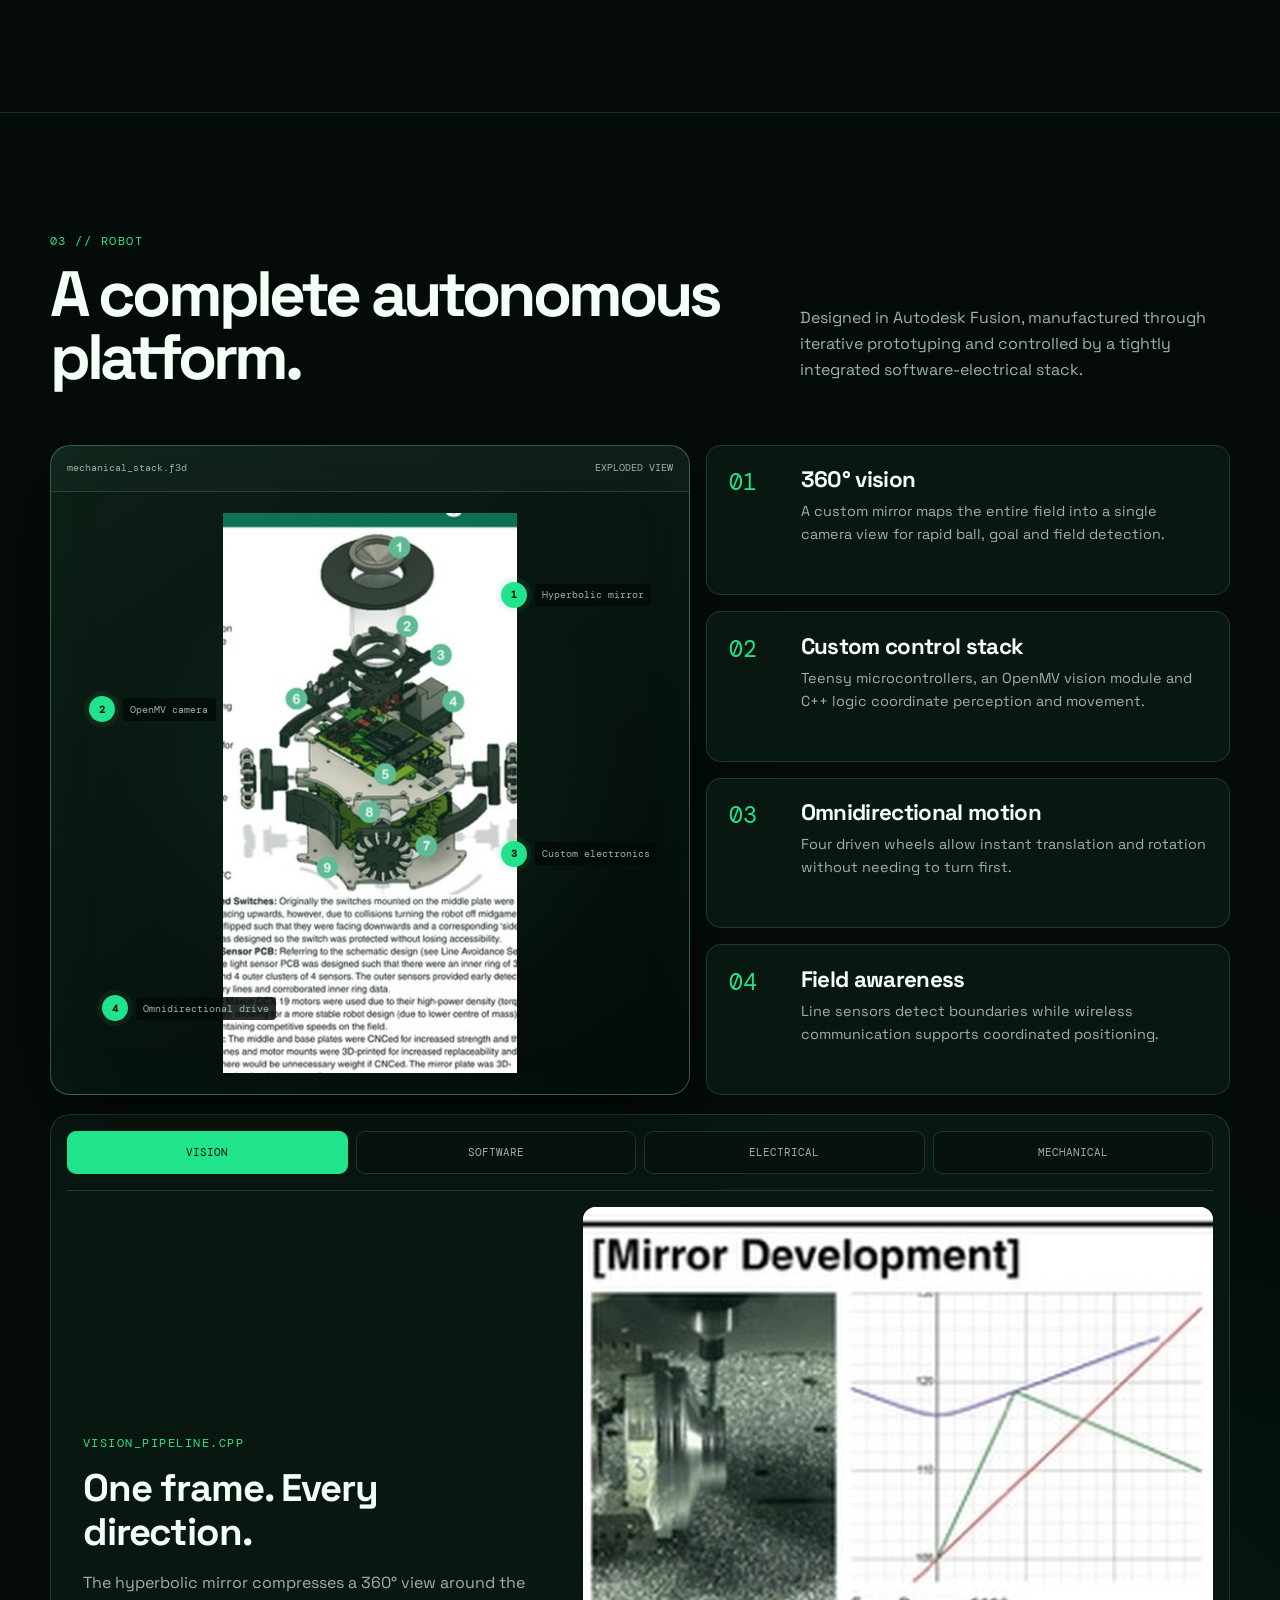
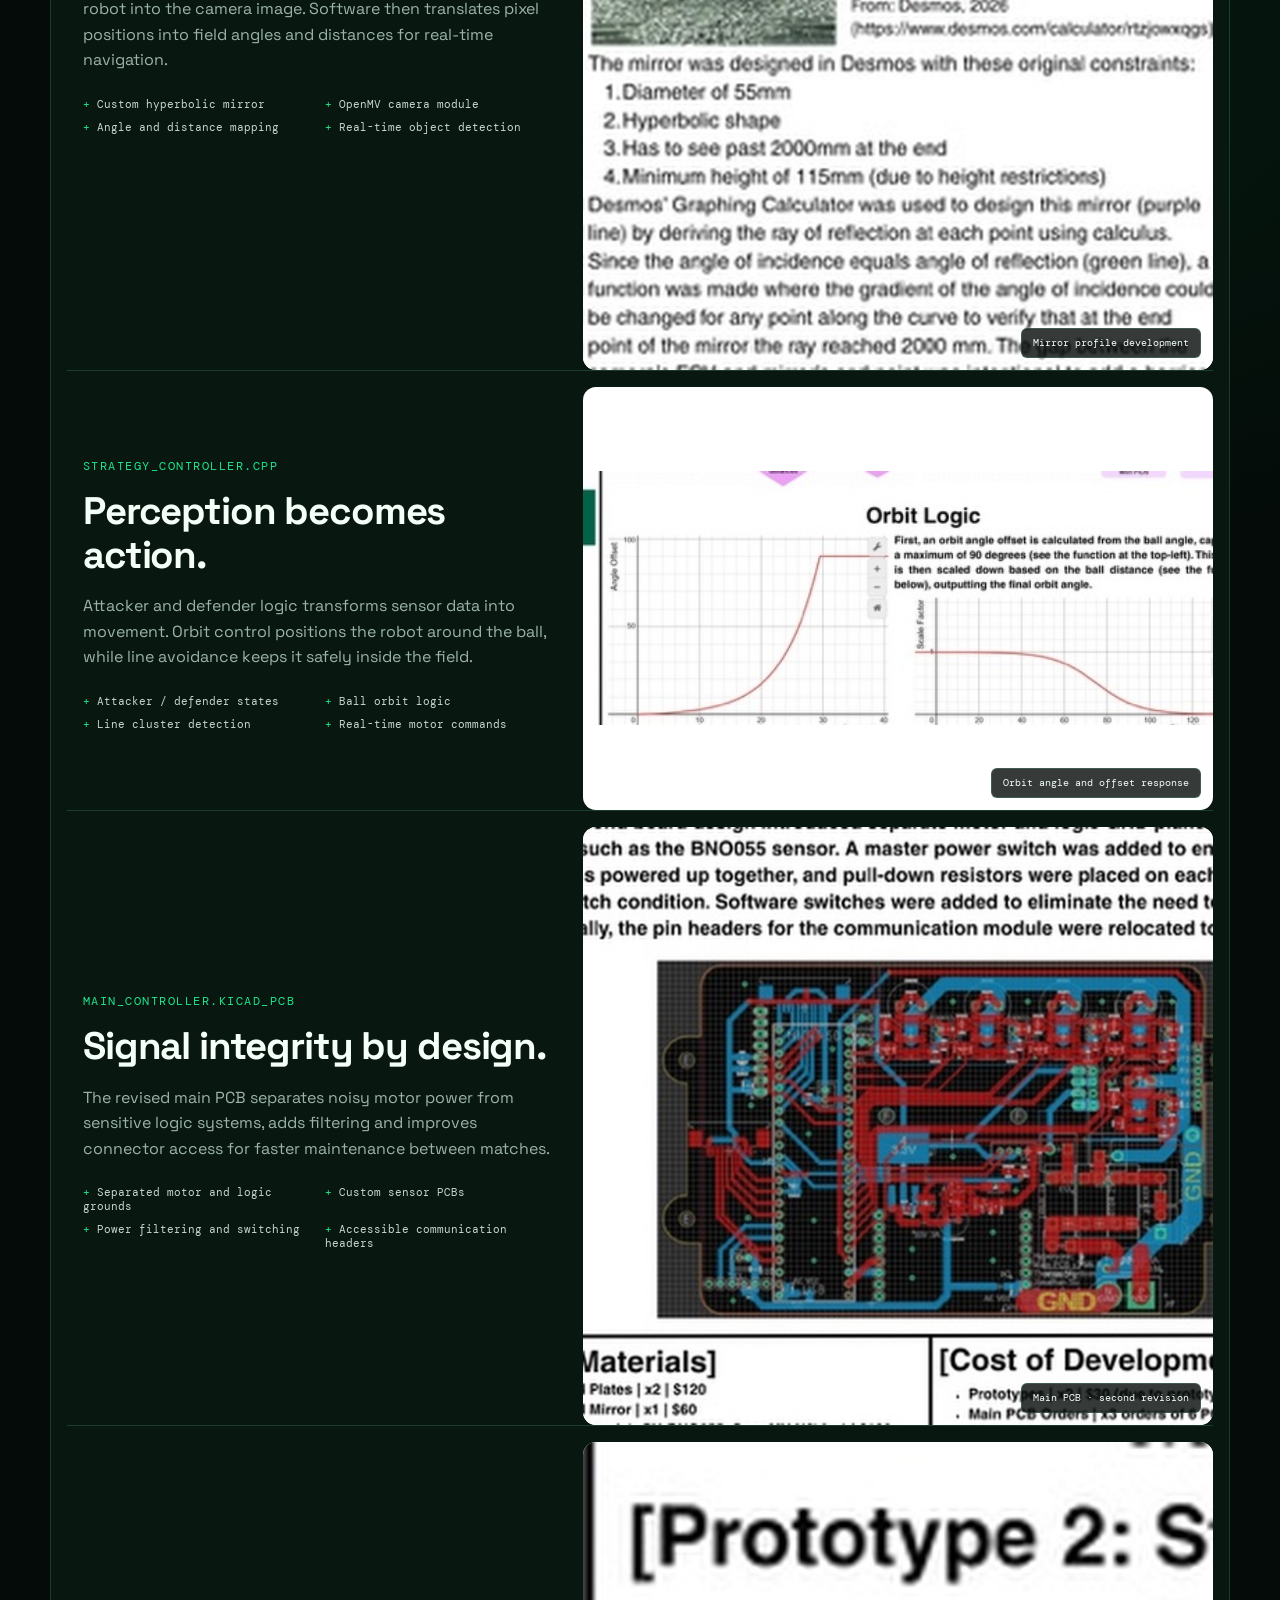
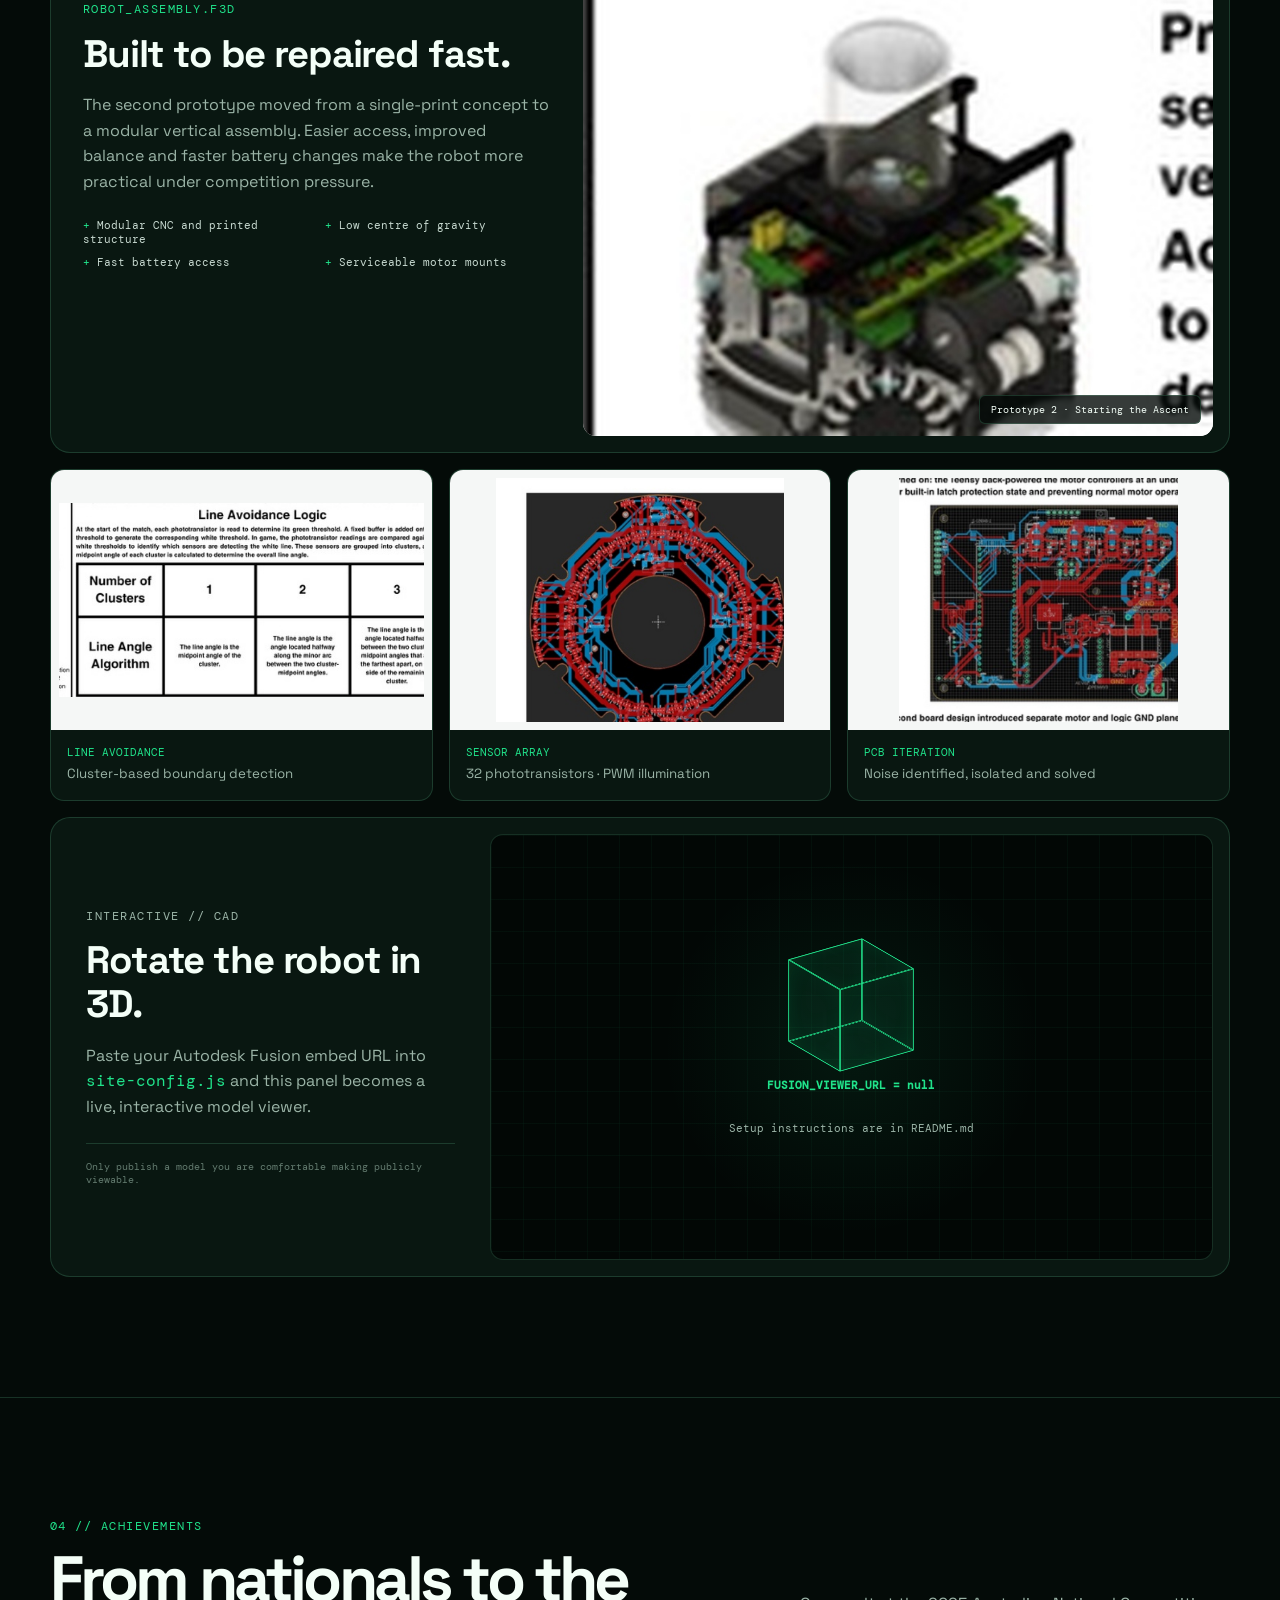
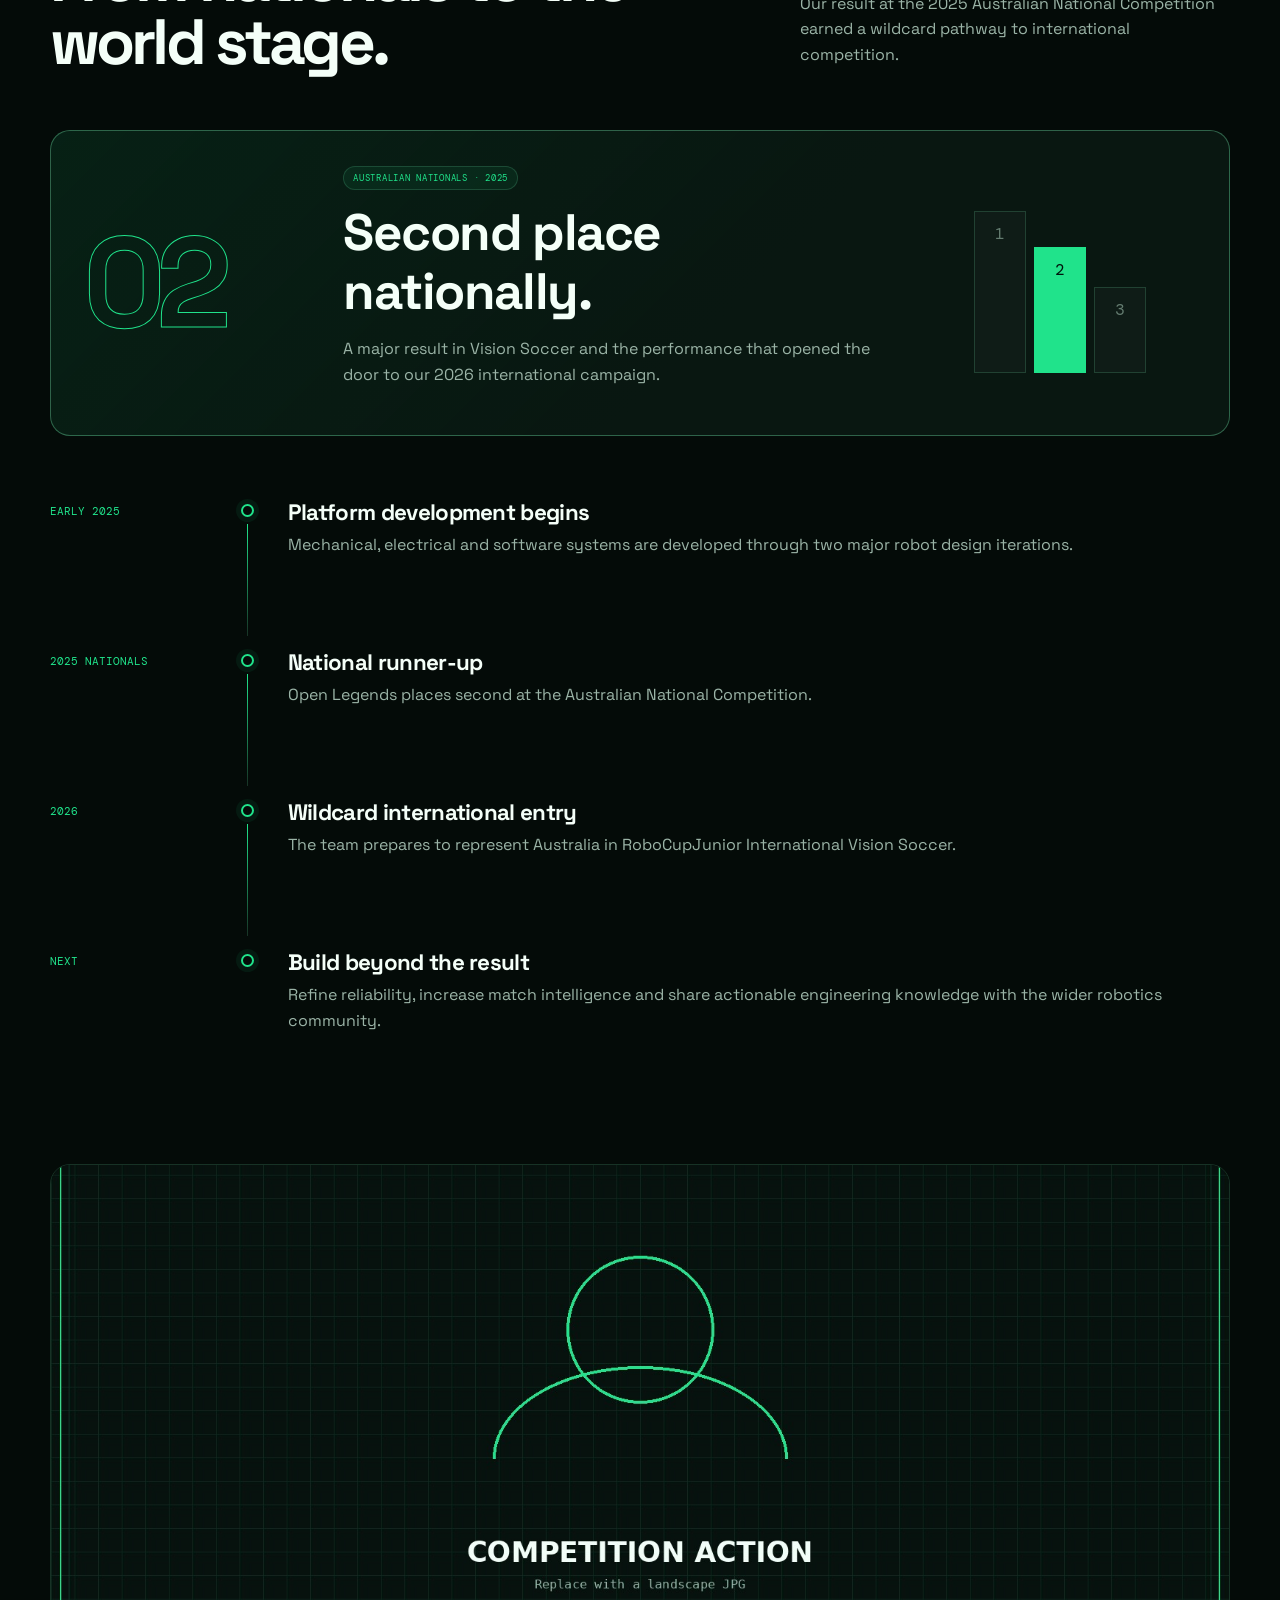
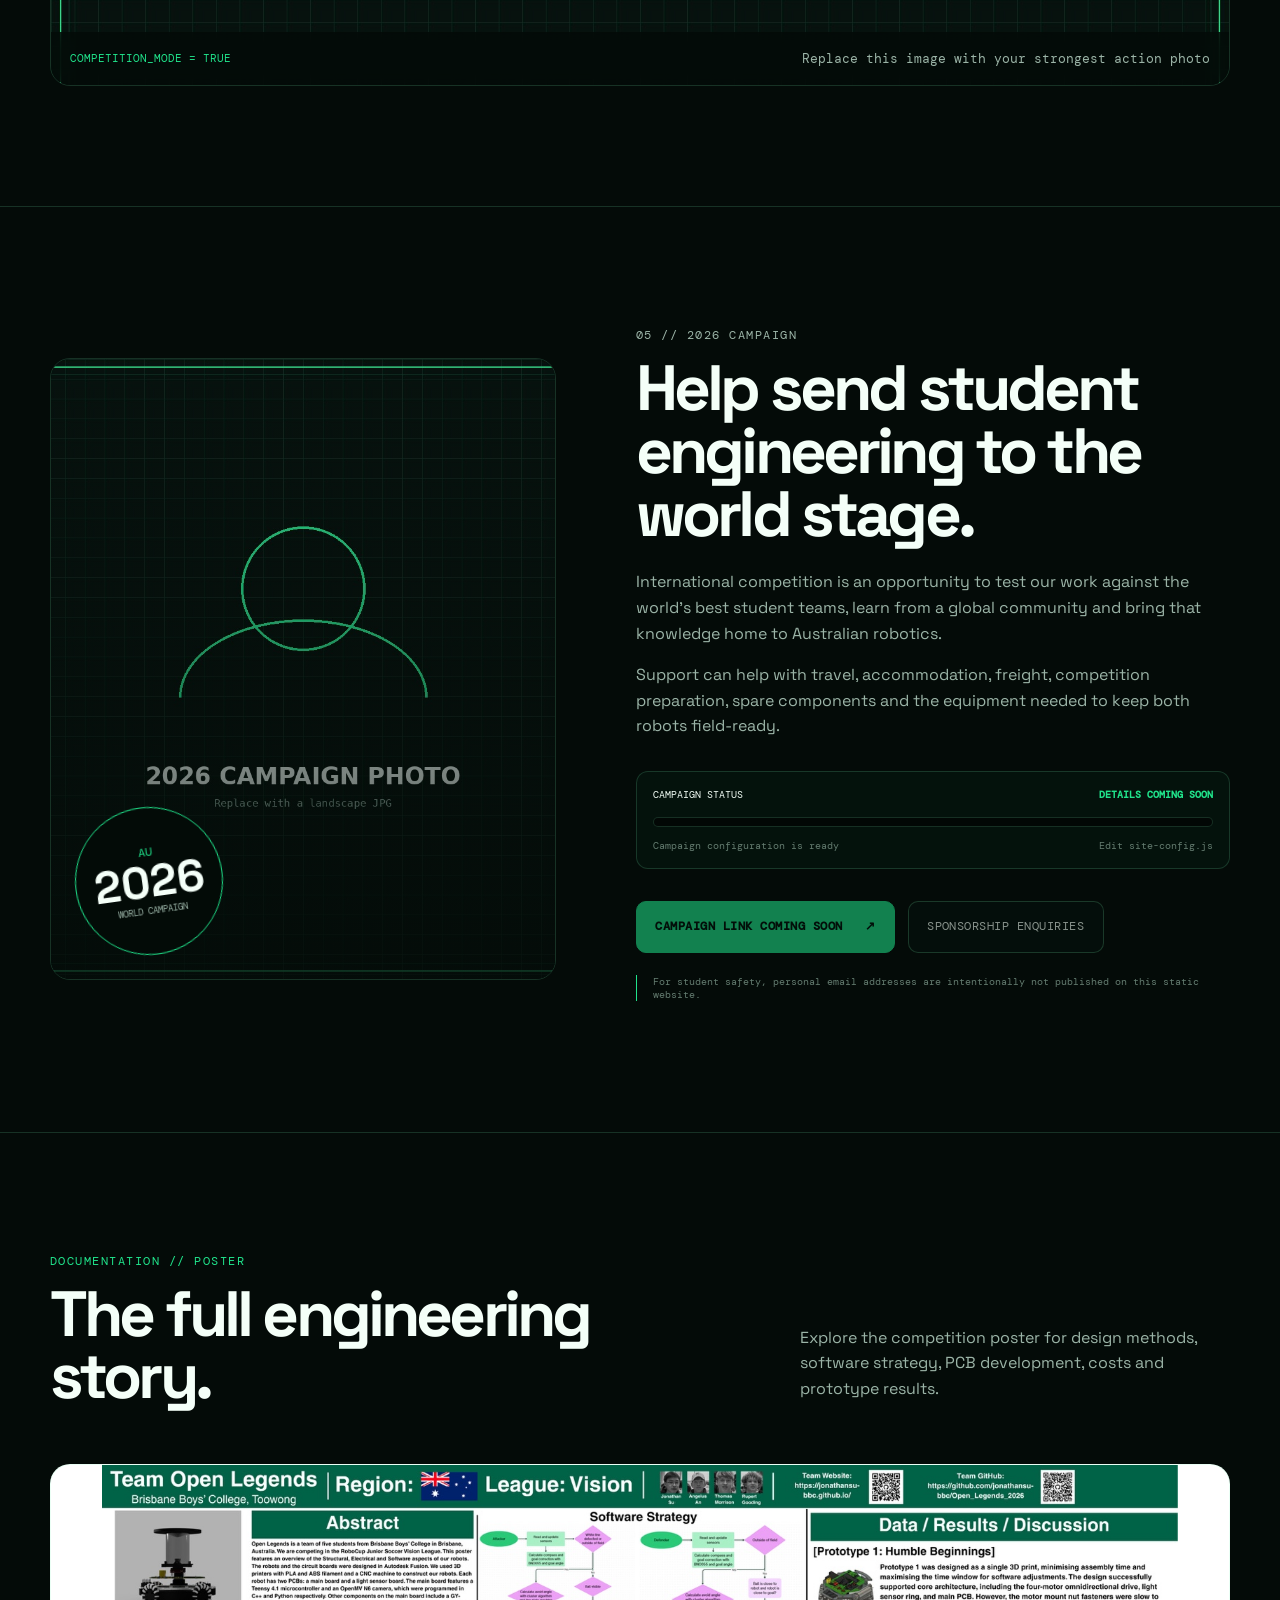
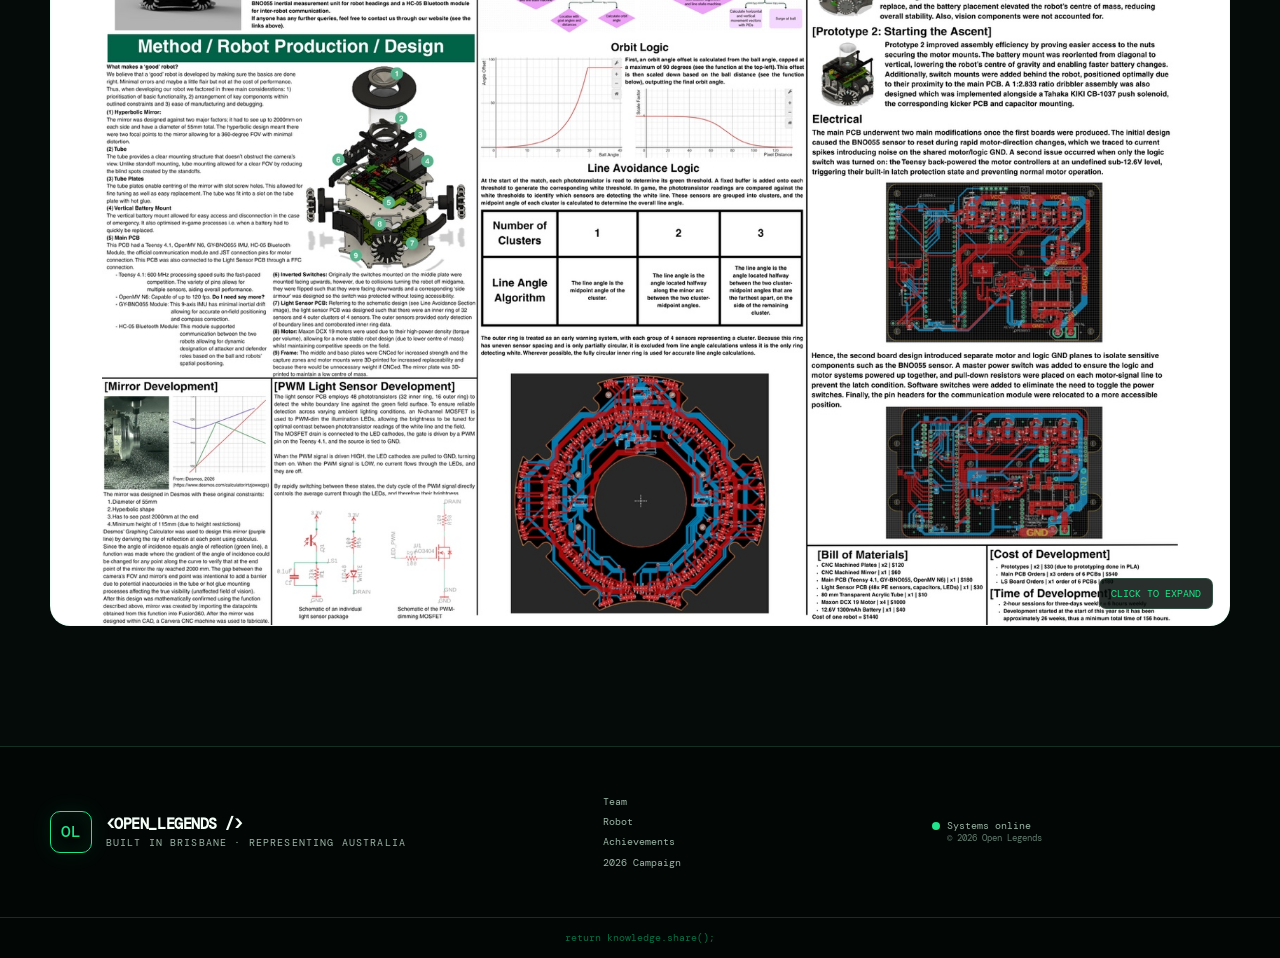
==== commit 3afa4893: "Add files via upload" ====
--- a/index.html
+++ b/index.html
@@ -1,371 +1,338 @@
 <!doctype html>
-<html lang="en-AU">
+<html lang="en">
 <head>
   <meta charset="utf-8">
   <meta name="viewport" content="width=device-width, initial-scale=1">
-  <meta name="theme-color" content="#06110d">
-  <meta name="description" content="Open Legends — Brisbane Boys' College RoboCupJunior Soccer Vision team representing Australia at RoboCup 2026 in Incheon, Republic of Korea.">
-  <meta property="og:title" content="Open Legends | RoboCupJunior Vision">
-  <meta property="og:description" content="Five students. Two autonomous robots. One international campaign.">
-  <meta property="og:type" content="website">
-  <meta property="og:image" content="assets/open-legends-poster.jpg">
-  <title>Open Legends | RoboCupJunior Vision</title>
-  <link rel="icon" href="assets/open-legends-mark.svg" type="image/svg+xml">
+  <meta name="theme-color" content="#06100c">
+  <meta name="description" content="Open Legends — Brisbane Boys' College Vision Soccer robotics team representing Australia at RoboCupJunior International.">
+  <meta property="og:title" content="Open Legends | Vision Soccer Robotics">
+  <meta property="og:description" content="Four students. Two autonomous robots. One international campaign.">
+  <meta property="og:image" content="assets/robot-hero.jpg">
+  <title>Open Legends | Vision Soccer Robotics</title>
+  <script>document.documentElement.classList.add('js');</script>
   <link rel="stylesheet" href="styles.css">
+  <script defer src="site-config.js"></script>
   <script defer src="script.js"></script>
 </head>
 <body>
   <a class="skip-link" href="#main">Skip to content</a>
-
+  <canvas id="code-rain" aria-hidden="true"></canvas>
   <div class="noise" aria-hidden="true"></div>
-  <div class="grid-bg" aria-hidden="true"></div>
-
-  <header class="site-header" data-header>
-    <nav class="nav shell" aria-label="Primary navigation">
+
+  <header class="site-header" id="top">
+    <nav class="nav-shell" aria-label="Primary navigation">
       <a class="brand" href="#home" aria-label="Open Legends home">
-        <span class="brand-mark" aria-hidden="true">&lt;OL/&gt;</span>
+        <span class="brand-mark" aria-hidden="true">OL</span>
         <span class="brand-copy">
-          <strong>OPEN LEGENDS</strong>
-          <small>BBC // AUSTRALIA</small>
+          <strong>&lt;OPEN_LEGENDS /&gt;</strong>
+          <small>BBC · AUSTRALIA · VISION</small>
         </span>
       </a>
 
-      <button class="nav-toggle" type="button" aria-label="Open navigation" aria-expanded="false" aria-controls="nav-links">
+      <button class="nav-toggle" type="button" aria-expanded="false" aria-controls="nav-links">
         <span></span><span></span><span></span>
+        <span class="sr-only">Toggle navigation</span>
       </button>
 
       <div class="nav-links" id="nav-links">
-        <a href="#home">Home</a>
+        <a href="#home" class="active">Home</a>
         <a href="#team">Team</a>
         <a href="#robot">Robot</a>
         <a href="#achievements">Achievements</a>
-        <a class="nav-cta" href="#campaign">2026 Campaign</a>
+        <a href="#campaign">2026 Campaign</a>
       </div>
     </nav>
   </header>
 
   <main id="main">
-    <section class="hero shell" id="home">
-      <div class="hero-copy reveal">
-        <p class="eyebrow"><span class="pulse"></span> ROBOCUPJUNIOR SOCCER // VISION LEAGUE</p>
-        <h1>WE BUILD ROBOTS<br><span>THAT SEE THE GAME.</span></h1>
-        <p class="hero-lead">Open Legends is a five-student robotics team from Brisbane Boys' College, representing Australia with two fully autonomous soccer robots.</p>
-        <div class="hero-actions">
-          <a class="button button-primary" href="#robot">Explore the robot <span aria-hidden="true">→</span></a>
-          <a class="button button-ghost" href="#campaign">Support the 2026 campaign</a>
-        </div>
-        <div class="micro-meta" aria-label="Team summary">
-          <span>Brisbane, Australia</span>
-          <span>5 members</span>
-          <span>2 robots</span>
-          <span>C++ autonomy</span>
-        </div>
-      </div>
-
-      <div class="hero-visual reveal">
-        <div class="terminal-card" aria-label="Robot system boot sequence">
-          <div class="terminal-top">
-            <div class="terminal-dots" aria-hidden="true"><i></i><i></i><i></i></div>
-            <span>open_legends@robot:~</span>
-          </div>
-          <div class="terminal-body" data-terminal>
-            <p><span class="prompt">$</span> boot --profile vision_2026</p>
-            <p class="terminal-line"><span class="ok">[OK]</span> camera.openmv = ONLINE</p>
-            <p class="terminal-line"><span class="ok">[OK]</span> mirror.fov = 360_DEG</p>
-            <p class="terminal-line"><span class="ok">[OK]</span> control.language = C++</p>
-            <p class="terminal-line"><span class="ok">[OK]</span> drive.omni = 4_MOTOR</p>
-            <p class="terminal-line"><span class="ready">[READY]</span> destination = INCHEON_2026<span class="cursor" aria-hidden="true"></span></p>
-          </div>
-        </div>
-
-        <figure class="robot-orbit">
-          <div class="orbit orbit-a" aria-hidden="true"></div>
-          <div class="orbit orbit-b" aria-hidden="true"></div>
-          <img src="assets/robot-hero.jpg" alt="Open Legends autonomous soccer robot with a raised 360-degree mirror assembly">
-          <figcaption><span>UNIT_01</span> Autonomous Vision Platform</figcaption>
-        </figure>
-      </div>
-    </section>
-
-    <section class="metrics strip" aria-label="Open Legends facts">
-      <div class="shell metrics-grid">
-        <article><strong>360°</strong><span>camera field of view</span></article>
-        <article><strong>48</strong><span>line-sensing phototransistors</span></article>
-        <article><strong>2nd</strong><span>at 2025 Australian Nationals</span></article>
-        <article><strong>2026</strong><span>international qualification</span></article>
-      </div>
-    </section>
-
-    <section class="section shell intro-section">
-      <div class="section-heading reveal">
-        <p class="kicker">01 // HOME</p>
-        <h2>ENGINEERING WITH A CLEAR MISSION</h2>
-      </div>
-      <div class="intro-grid">
-        <p class="large-copy reveal">Our robots combine custom mechanical design, real-time vision, embedded electronics and autonomous decision-making to compete at the highest level of junior robot soccer.</p>
-        <div class="code-panel reveal" aria-label="Open Legends mission">
-          <p><span class="code-key">team</span> = <span class="code-string">"Open Legends"</span>;</p>
-          <p><span class="code-key">school</span> = <span class="code-string">"Brisbane Boys' College"</span>;</p>
-          <p><span class="code-key">region</span> = <span class="code-string">"Australia"</span>;</p>
-          <p><span class="code-key">goal</span> = <span class="code-string">"share, compete, improve"</span>;</p>
-        </div>
-      </div>
-    </section>
-
-    <section class="section section-dark" id="team">
-      <div class="shell">
-        <div class="section-heading split-heading reveal">
+    <section class="hero section" id="home" aria-labelledby="hero-title">
+      <div class="hero-grid container">
+        <div class="hero-copy reveal">
+          <div class="eyebrow"><span class="pulse-dot"></span> ROBOCUPJUNIOR INTERNATIONAL · VISION SOCCER</div>
+          <h1 id="hero-title">We build robots that <span class="text-outline">see the whole field.</span></h1>
+          <p class="hero-lede">Open Legends is a four-student team from Brisbane Boys’ College, representing Australia with two autonomous soccer robots engineered for 360° vision, rapid decision-making and coordinated play.</p>
+          <div class="hero-actions">
+            <a class="button button-primary" href="#robot"><span>Explore the robot</span><b aria-hidden="true">↗</b></a>
+            <a class="button button-ghost" href="#campaign"><span>Back the 2026 campaign</span></a>
+          </div>
+          <div class="hero-stats" aria-label="Team highlights">
+            <div><strong data-count="2">0</strong><span>Autonomous robots</span></div>
+            <div><strong data-count="360" data-suffix="°">0</strong><span>Field vision</span></div>
+            <div><strong data-count="2" data-suffix="nd">0</strong><span>2025 Australian Nationals</span></div>
+            <div><strong data-count="4">0</strong><span>Student engineers</span></div>
+          </div>
+        </div>
+
+        <div class="hero-visual reveal delay-1">
+          <div class="terminal-window hero-terminal">
+            <div class="terminal-bar">
+              <div class="window-dots" aria-hidden="true"><i></i><i></i><i></i></div>
+              <span>open_legends@robot: ~/vision</span>
+              <span class="terminal-status">LIVE</span>
+            </div>
+            <div class="terminal-body">
+              <div class="robot-stage">
+                <div class="radar radar-one"></div>
+                <div class="radar radar-two"></div>
+                <div class="target-ring"></div>
+                <img src="assets/robot-hero.jpg" alt="Open Legends autonomous Vision Soccer robot">
+                <span class="scan-line" aria-hidden="true"></span>
+                <span class="data-tag tag-a">CAMERA: OPENMV</span>
+                <span class="data-tag tag-b">VISION: 360 DEG</span>
+                <span class="data-tag tag-c">STATUS: READY</span>
+              </div>
+              <pre class="boot-log" aria-label="Robot system startup log"><code><span class="prompt">$</span> ./launch_open_legends
+<span class="muted">[00.013]</span> gy-bno055 .......... <span class="ok">ONLINE</span>
+<span class="muted">[00.041]</span> omni-drive ........ <span class="ok">ONLINE</span>
+<span class="muted">[00.087]</span> line-array ........ <span class="ok">CALIBRATED</span>
+<span class="muted">[00.142]</span> vision-pipeline ... <span class="ok">LOCKED</span>
+<span class="prompt">></span> autonomous mode engaged<span class="cursor">_</span></code></pre>
+            </div>
+          </div>
+        </div>
+      </div>
+
+      <div class="marquee" aria-hidden="true">
+        <div class="marquee-track">
+          <span>C++ CONTROL</span><i>◆</i><span>360° VISION</span><i>◆</i><span>CUSTOM PCB</span><i>◆</i><span>OMNIDIRECTIONAL DRIVE</span><i>◆</i><span>ROBOT-TO-ROBOT COMMS</span><i>◆</i>
+          <span>C++ CONTROL</span><i>◆</i><span>360° VISION</span><i>◆</i><span>CUSTOM PCB</span><i>◆</i><span>OMNIDIRECTIONAL DRIVE</span><i>◆</i><span>ROBOT-TO-ROBOT COMMS</span><i>◆</i>
+        </div>
+      </div>
+    </section>
+
+    <section class="mission section section-border" aria-labelledby="mission-title">
+      <div class="container split-grid">
+        <div class="section-heading reveal">
+          <p class="section-index">01 // MISSION</p>
+          <h2 id="mission-title">Engineering under pressure.</h2>
+        </div>
+        <div class="mission-copy reveal delay-1">
+          <p class="large-copy">RoboCupJunior Vision Soccer demands far more than a robot that can move. It must perceive a changing field, calculate an intelligent response and execute that decision in real time — entirely autonomously.</p>
+          <p>Our platform combines a custom hyperbolic mirror and OpenMV camera, an omnidirectional drivetrain, custom electronics, line sensing, wireless communication and strategy software built around fast, reliable decisions.</p>
+          <div class="code-comment">// build. test. fail. learn. rebuild.</div>
+        </div>
+      </div>
+    </section>
+
+    <section class="team section" id="team" aria-labelledby="team-title">
+      <div class="container">
+        <div class="section-heading horizontal reveal">
           <div>
-            <p class="kicker">02 // TEAM</p>
-            <h2>FIVE PEOPLE.<br>ONE SYSTEM.</h2>
-          </div>
-          <p>Mechanical, electrical and software development are tightly integrated. Every subsystem is designed around the same objective: reliable autonomous play under competition pressure.</p>
+            <p class="section-index">02 // TEAM</p>
+            <h2 id="team-title">Four disciplines. One system.</h2>
+          </div>
+          <p>Every subsystem is designed, built, tested and refined by students at Brisbane Boys’ College.</p>
         </div>
 
         <div class="team-grid">
           <article class="team-card reveal">
-            <div class="avatar" aria-hidden="true">JS</div>
-            <div class="team-index">01</div>
-            <h3>Jonathan Su</h3>
-            <p class="role">Software</p>
-            <p>Autonomous behaviour, computer vision, motion logic and match strategy.</p>
-            <a href="mailto:28002@bbc.qld.edu.au">28002@bbc.qld.edu.au</a>
+            <div class="member-image"><img src="assets/jonathan-su.jpg" alt="Jonathan Su, software lead"></div>
+            <div class="member-meta">
+              <span class="role-chip">SOFTWARE</span>
+              <h3>Jonathan Su</h3>
+              <p>Autonomous behaviour, perception logic and match strategy.</p>
+              <code>member.role = "software";</code>
+            </div>
           </article>
-
-          <article class="team-card reveal">
-            <div class="avatar" aria-hidden="true">AA</div>
-            <div class="team-index">02</div>
-            <h3>Angelus An</h3>
-            <p class="role">Hardware</p>
-            <p>Mechanical architecture, prototyping, manufacturing and assembly development.</p>
-            <a href="mailto:27398@bbc.qld.edu.au">27398@bbc.qld.edu.au</a>
+          <article class="team-card reveal delay-1">
+            <div class="member-image"><img src="assets/angelus-an.jpg" alt="Angelus An, hardware lead"></div>
+            <div class="member-meta">
+              <span class="role-chip">HARDWARE</span>
+              <h3>Angelus An</h3>
+              <p>Mechanical systems, manufacturing and rapid prototyping.</p>
+              <code>member.role = "hardware";</code>
+            </div>
           </article>
-
-          <article class="team-card reveal">
-            <div class="avatar" aria-hidden="true">RG</div>
-            <div class="team-index">03</div>
-            <h3>Rupert Gooding</h3>
-            <p class="role">Hardware</p>
-            <p>CAD, iterative robot design, component integration and field-ready refinement.</p>
-            <a href="mailto:22040@bbc.qld.edu.au">22040@bbc.qld.edu.au</a>
+          <article class="team-card reveal delay-2">
+            <div class="member-image"><img src="assets/rupert-gooding.jpg" alt="Rupert Gooding, hardware lead"></div>
+            <div class="member-meta">
+              <span class="role-chip">HARDWARE</span>
+              <h3>Rupert Gooding</h3>
+              <p>Mechanical design, assembly and field-ready reliability.</p>
+              <code>member.role = "hardware";</code>
+            </div>
           </article>
-
-          <article class="team-card reveal">
-            <div class="avatar" aria-hidden="true">TM</div>
-            <div class="team-index">04</div>
-            <h3>Thomas Morrison</h3>
-            <p class="role">Electrical</p>
-            <p>Custom PCB design, power architecture, signal integrity and sensor integration.</p>
-            <a href="mailto:26732@bbc.qld.edu.au">26732@bbc.qld.edu.au</a>
+          <article class="team-card reveal delay-3">
+            <div class="member-image"><img src="assets/thomas-morrison.jpg" alt="Thomas Morrison, electrical lead"></div>
+            <div class="member-meta">
+              <span class="role-chip">ELECTRICAL</span>
+              <h3>Thomas Morrison</h3>
+              <p>Custom PCBs, power delivery, sensors and communications.</p>
+              <code>member.role = "electrical";</code>
+            </div>
           </article>
-
-          <article class="team-card reveal">
-            <div class="avatar" aria-hidden="true">BE</div>
-            <div class="team-index">05</div>
-            <h3>Brayden Edwards</h3>
-            <p class="role">Electrical</p>
-            <p>Electronics development, testing, fault isolation and competition preparation.</p>
-            <a href="mailto:25599@bbc.qld.edu.au">25599@bbc.qld.edu.au</a>
-          </article>
-        </div>
-      </div>
-    </section>
-
-    <section class="section shell" id="robot">
-      <div class="section-heading split-heading reveal">
-        <div>
-          <p class="kicker">03 // ROBOT</p>
-          <h2>AUTONOMY,<br>FROM THE PCB UP.</h2>
-        </div>
-        <p>Two robots share a common architecture built around 360-degree vision, four-wheel omnidirectional movement, custom sensing and a C++ control stack.</p>
-      </div>
-
-      <div class="robot-showcase reveal">
-        <div class="robot-image-wrap">
-          <img src="assets/robot-exploded.jpg" alt="Exploded design view of the Open Legends robot showing mirror, chassis, electronics, motors and wheels">
-          <span class="image-label">EXPLODED_ASSEMBLY // ITERATION_02</span>
-        </div>
-        <div class="system-list" role="tablist" aria-label="Robot systems">
-          <button class="system-tab active" type="button" role="tab" aria-selected="true" data-system="vision"><span>01</span>Vision</button>
-          <button class="system-tab" type="button" role="tab" aria-selected="false" data-system="mobility"><span>02</span>Mobility</button>
-          <button class="system-tab" type="button" role="tab" aria-selected="false" data-system="sensing"><span>03</span>Line sensing</button>
-          <button class="system-tab" type="button" role="tab" aria-selected="false" data-system="control"><span>04</span>Control</button>
-          <button class="system-tab" type="button" role="tab" aria-selected="false" data-system="electrical"><span>05</span>Electrical</button>
-        </div>
-        <article class="system-detail" data-system-panel aria-live="polite">
-          <p class="detail-tag">SYSTEM_01</p>
-          <h3>360° Vision</h3>
-          <p>A custom hyperbolic mirror gives the OpenMV camera a panoramic view of the field. The vision pipeline identifies the orange ball, goals and field geometry for real-time positioning and decision-making.</p>
-          <ul>
-            <li>OpenMV camera</li>
-            <li>Custom mirror profile</li>
-            <li>Real-time object detection</li>
-          </ul>
-        </article>
-      </div>
-
-      <div class="architecture-grid">
-        <article class="architecture-card reveal">
-          <p class="card-number">A_01</p>
-          <h3>Orbit logic</h3>
-          <p>The attacking robot calculates an angle offset from the ball and varies it with distance, allowing it to move around the ball rather than simply driving into it.</p>
-          <div class="mini-code">
-            <span>angle = orbit(ball_angle, distance);</span>
-            <span>drive.vector(angle, speed);</span>
-          </div>
-        </article>
-        <article class="architecture-card reveal">
-          <p class="card-number">A_02</p>
-          <h3>Line avoidance</h3>
-          <p>Forty-eight phototransistors form inner and outer sensing rings. Sensor clusters estimate the white boundary line angle so the robot can correct before leaving the field.</p>
-          <div class="mini-code">
-            <span>clusters = scan(line_ring);</span>
-            <span>escape(midpoint(clusters));</span>
-          </div>
-        </article>
-        <article class="architecture-card reveal">
-          <p class="card-number">A_03</p>
-          <h3>Team coordination</h3>
-          <p>HC-05 Bluetooth modules support communication between the two robots, enabling role awareness and coordinated attacker-defender behaviour.</p>
-          <div class="mini-code">
-            <span>peer.send(robot_state);</span>
-            <span>role = resolve(team_state);</span>
-          </div>
-        </article>
-      </div>
-
-      <div class="hardware-gallery">
-        <figure class="gallery-large reveal">
-          <img src="assets/sensor-ring-pcb.jpg" alt="Circular light sensor PCB layout with inner and outer phototransistor rings">
-          <figcaption><strong>48-sensor line array</strong><span>Custom circular PCB // PWM illumination</span></figcaption>
-        </figure>
-        <figure class="reveal">
-          <img src="assets/main-pcb-v1.jpg" alt="First main PCB revision from the Open Legends robot">
-          <figcaption><strong>Main PCB v1</strong><span>Initial integrated architecture</span></figcaption>
-        </figure>
-        <figure class="reveal">
-          <img src="assets/main-pcb-v2.jpg" alt="Second main PCB revision from the Open Legends robot">
-          <figcaption><strong>Main PCB v2</strong><span>Separated motor and logic ground planes</span></figcaption>
-        </figure>
-      </div>
-
-      <div class="poster-callout reveal">
-        <div>
-          <p class="kicker">TECHNICAL DOCUMENTATION</p>
-          <h3>Read the full engineering poster</h3>
-          <p>Explore the design rationale, software strategy, PCB revisions, bill of materials and development discussion prepared by the team.</p>
-        </div>
-        <a class="button button-primary" href="assets/open-legends-poster.jpg" target="_blank" rel="noopener">Open full poster <span aria-hidden="true">↗</span></a>
-      </div>
-    </section>
-
-    <section class="section section-dark" id="achievements">
-      <div class="shell">
-        <div class="section-heading split-heading reveal">
+        </div>
+
+        <div class="wide-image-panel reveal" data-lightbox="assets/team-group.jpg">
+          <img src="assets/team-group.jpg" alt="Open Legends team group photo placeholder">
+          <div class="image-caption"><span>TEAM_OPEN_LEGENDS.JPG</span><small>Brisbane Boys’ College · Toowong, Queensland</small></div>
+        </div>
+      </div>
+    </section>
+
+    <section class="robot section section-border" id="robot" aria-labelledby="robot-title">
+      <div class="container">
+        <div class="section-heading horizontal reveal">
           <div>
-            <p class="kicker">04 // ACHIEVEMENTS</p>
-            <h2>FROM PROTOTYPE<br>TO INTERNATIONALS.</h2>
-          </div>
-          <p>Our qualification was earned through iterative engineering, national-level competition and the ability to demonstrate a complete autonomous system.</p>
-        </div>
-
-        <div class="timeline">
-          <article class="timeline-item reveal">
-            <div class="timeline-year">2025</div>
-            <div>
-              <p class="timeline-label">Development begins</p>
-              <h3>Two designs, one shared platform</h3>
-              <p>Separate robot projects evolved through early prototypes before the students combined as Open Legends following the national competition.</p>
-            </div>
-          </article>
-          <article class="timeline-item reveal">
-            <div class="timeline-year">2025</div>
-            <div>
-              <p class="timeline-label">Australian Nationals</p>
-              <h3>2nd place nationally</h3>
-              <p>The team finished second at the Australian national competition, proving the robot architecture against the country's strongest junior teams.</p>
-            </div>
-          </article>
-          <article class="timeline-item reveal featured">
-            <div class="timeline-year">2026</div>
-            <div>
-              <p class="timeline-label">Wild card qualification</p>
-              <h3>Representing Australia in Incheon</h3>
-              <p>Open Legends received a wild card entry to RoboCupJunior 2026 and will compete in the Vision League in Incheon, Republic of Korea.</p>
-            </div>
-          </article>
-        </div>
-      </div>
-    </section>
-
-    <section class="section campaign-section" id="campaign">
-      <div class="shell campaign-grid">
-        <div class="campaign-copy reveal">
-          <p class="kicker">05 // 2026 CAMPAIGN</p>
-          <h2>HELP US TAKE AUSTRALIAN ENGINEERING TO THE WORLD.</h2>
-          <p class="large-copy">RoboCup 2026 brings the global robotics community to Incheon, Republic of Korea. Our campaign supports the practical costs of getting five students, two robots and a complete competition workshop onto the international stage.</p>
-          <div class="hero-actions">
-            <a class="button button-primary" href="mailto:25599@bbc.qld.edu.au?cc=22040@bbc.qld.edu.au,26732@bbc.qld.edu.au,28002@bbc.qld.edu.au,27398@bbc.qld.edu.au&subject=Open%20Legends%202026%20Campaign">Partner with Open Legends <span aria-hidden="true">→</span></a>
-            <a class="button button-ghost" href="https://2026.robocup.org/" target="_blank" rel="noopener">Official RoboCup 2026 site <span aria-hidden="true">↗</span></a>
-          </div>
-        </div>
-
-        <div class="campaign-board reveal">
-          <div class="board-top">
-            <span>CAMPAIGN_STATUS.json</span>
-            <span class="status-live">ACTIVE</span>
-          </div>
-          <div class="board-body">
-            <div class="campaign-line done"><span>01</span><p>National qualification</p><strong>COMPLETE</strong></div>
-            <div class="campaign-line done"><span>02</span><p>Robot redesign and PCB revision</p><strong>COMPLETE</strong></div>
-            <div class="campaign-line active"><span>03</span><p>Testing, documentation and spares</p><strong>IN PROGRESS</strong></div>
-            <div class="campaign-line active"><span>04</span><p>Travel and international logistics</p><strong>IN PROGRESS</strong></div>
-          </div>
-          <div class="campaign-needs">
-            <p>SUPPORT DIRECTLY ENABLES</p>
-            <div>
-              <span>Travel</span><span>Accommodation</span><span>Registration</span><span>Robot freight</span><span>Replacement parts</span><span>Testing equipment</span>
-            </div>
-          </div>
-        </div>
-      </div>
-    </section>
-
-    <section class="contact-strip">
-      <div class="shell contact-inner reveal">
-        <div>
-          <p class="kicker">CONTACT</p>
-          <h2>START A CONVERSATION.</h2>
-        </div>
-        <p>For sponsorship, collaboration, media or technical questions, contact the Open Legends team through our school email addresses.</p>
-        <a class="button button-primary" href="mailto:25599@bbc.qld.edu.au?cc=22040@bbc.qld.edu.au,26732@bbc.qld.edu.au,28002@bbc.qld.edu.au,27398@bbc.qld.edu.au&subject=Open%20Legends%20Enquiry">Email the team</a>
+            <p class="section-index">03 // ROBOT</p>
+            <h2 id="robot-title">A complete autonomous platform.</h2>
+          </div>
+          <p>Designed in Autodesk Fusion, manufactured through iterative prototyping and controlled by a tightly integrated software-electrical stack.</p>
+        </div>
+
+        <div class="robot-overview reveal">
+          <div class="robot-exploded terminal-window">
+            <div class="terminal-bar"><span>mechanical_stack.f3d</span><span>EXPLODED VIEW</span></div>
+            <div class="exploded-image" data-lightbox="assets/robot-exploded.jpg">
+              <img src="assets/robot-exploded.jpg" alt="Exploded view of the Open Legends robot">
+              <div class="hotspot h1"><span>1</span><b>Hyperbolic mirror</b></div>
+              <div class="hotspot h2"><span>2</span><b>OpenMV camera</b></div>
+              <div class="hotspot h3"><span>3</span><b>Custom electronics</b></div>
+              <div class="hotspot h4"><span>4</span><b>Omnidirectional drive</b></div>
+            </div>
+          </div>
+
+          <div class="spec-stack">
+            <div class="spec-card"><span>01</span><div><h3>360° vision</h3><p>A custom mirror maps the entire field into a single camera view for rapid ball, goal and field detection.</p></div></div>
+            <div class="spec-card"><span>02</span><div><h3>Custom control stack</h3><p>Teensy microcontrollers, an OpenMV vision module and C++ logic coordinate perception and movement.</p></div></div>
+            <div class="spec-card"><span>03</span><div><h3>Omnidirectional motion</h3><p>Four driven wheels allow instant translation and rotation without needing to turn first.</p></div></div>
+            <div class="spec-card"><span>04</span><div><h3>Field awareness</h3><p>Line sensors detect boundaries while wireless communication supports coordinated positioning.</p></div></div>
+          </div>
+        </div>
+
+        <div class="system-tabs reveal" data-tabs>
+          <div class="tab-list" role="tablist" aria-label="Robot subsystems">
+            <button role="tab" aria-selected="true" aria-controls="panel-vision" id="tab-vision" data-tab="vision">Vision</button>
+            <button role="tab" aria-selected="false" aria-controls="panel-software" id="tab-software" data-tab="software">Software</button>
+            <button role="tab" aria-selected="false" aria-controls="panel-electrical" id="tab-electrical" data-tab="electrical">Electrical</button>
+            <button role="tab" aria-selected="false" aria-controls="panel-mechanical" id="tab-mechanical" data-tab="mechanical">Mechanical</button>
+          </div>
+
+          <div class="tab-panel active" id="panel-vision" role="tabpanel" aria-labelledby="tab-vision" data-panel="vision">
+            <div class="panel-copy"><p class="code-label">vision_pipeline.cpp</p><h3>One frame. Every direction.</h3><p>The hyperbolic mirror compresses a 360° view around the robot into the camera image. Software then translates pixel positions into field angles and distances for real-time navigation.</p><ul class="tech-list"><li>Custom hyperbolic mirror</li><li>OpenMV camera module</li><li>Angle and distance mapping</li><li>Real-time object detection</li></ul></div>
+            <figure class="media-card" data-lightbox="assets/mirror-development.jpg"><img src="assets/mirror-development.jpg" alt="Mirror development graph and tests"><figcaption>Mirror profile development</figcaption></figure>
+          </div>
+
+          <div class="tab-panel" id="panel-software" role="tabpanel" aria-labelledby="tab-software" data-panel="software" hidden>
+            <div class="panel-copy"><p class="code-label">strategy_controller.cpp</p><h3>Perception becomes action.</h3><p>Attacker and defender logic transforms sensor data into movement. Orbit control positions the robot around the ball, while line avoidance keeps it safely inside the field.</p><ul class="tech-list"><li>Attacker / defender states</li><li>Ball orbit logic</li><li>Line cluster detection</li><li>Real-time motor commands</li></ul></div>
+            <figure class="media-card" data-lightbox="assets/orbit-logic.jpg"><img src="assets/orbit-logic.jpg" alt="Orbit logic graphs"><figcaption>Orbit angle and offset response</figcaption></figure>
+          </div>
+
+          <div class="tab-panel" id="panel-electrical" role="tabpanel" aria-labelledby="tab-electrical" data-panel="electrical" hidden>
+            <div class="panel-copy"><p class="code-label">main_controller.kicad_pcb</p><h3>Signal integrity by design.</h3><p>The revised main PCB separates noisy motor power from sensitive logic systems, adds filtering and improves connector access for faster maintenance between matches.</p><ul class="tech-list"><li>Separated motor and logic grounds</li><li>Custom sensor PCBs</li><li>Power filtering and switching</li><li>Accessible communication headers</li></ul></div>
+            <figure class="media-card" data-lightbox="assets/main-pcb-v2.jpg"><img src="assets/main-pcb-v2.jpg" alt="Second revision main printed circuit board"><figcaption>Main PCB · second revision</figcaption></figure>
+          </div>
+
+          <div class="tab-panel" id="panel-mechanical" role="tabpanel" aria-labelledby="tab-mechanical" data-panel="mechanical" hidden>
+            <div class="panel-copy"><p class="code-label">robot_assembly.f3d</p><h3>Built to be repaired fast.</h3><p>The second prototype moved from a single-print concept to a modular vertical assembly. Easier access, improved balance and faster battery changes make the robot more practical under competition pressure.</p><ul class="tech-list"><li>Modular CNC and printed structure</li><li>Low centre of gravity</li><li>Fast battery access</li><li>Serviceable motor mounts</li></ul></div>
+            <figure class="media-card" data-lightbox="assets/prototype-2.jpg"><img src="assets/prototype-2.jpg" alt="Second Open Legends robot prototype"><figcaption>Prototype 2 · Starting the Ascent</figcaption></figure>
+          </div>
+        </div>
+
+        <div class="data-grid reveal">
+          <figure class="data-card" data-lightbox="assets/line-avoidance.jpg"><div class="data-image"><img src="assets/line-avoidance.jpg" alt="Line avoidance algorithm diagram"></div><figcaption><span>LINE AVOIDANCE</span><small>Cluster-based boundary detection</small></figcaption></figure>
+          <figure class="data-card" data-lightbox="assets/light-sensor-pcb.jpg"><div class="data-image"><img src="assets/light-sensor-pcb.jpg" alt="Circular light sensor PCB layout"></div><figcaption><span>SENSOR ARRAY</span><small>32 phototransistors · PWM illumination</small></figcaption></figure>
+          <figure class="data-card" data-lightbox="assets/main-pcb-v1.jpg"><div class="data-image"><img src="assets/main-pcb-v1.jpg" alt="First revision main PCB"></div><figcaption><span>PCB ITERATION</span><small>Noise identified, isolated and solved</small></figcaption></figure>
+        </div>
+
+        <div class="fusion-viewer reveal" id="fusion-viewer">
+          <div class="viewer-copy">
+            <p class="section-index">INTERACTIVE // CAD</p>
+            <h3>Rotate the robot in 3D.</h3>
+            <p>Paste your Autodesk Fusion embed URL into <code>site-config.js</code> and this panel becomes a live, interactive model viewer.</p>
+            <span class="viewer-security">Only publish a model you are comfortable making publicly viewable.</span>
+          </div>
+          <div class="viewer-frame" id="fusion-frame-wrap">
+            <div class="viewer-placeholder" id="fusion-placeholder">
+              <div class="cube" aria-hidden="true"><i></i><i></i><i></i><i></i><i></i><i></i></div>
+              <strong>FUSION_VIEWER_URL = null</strong>
+              <span>Setup instructions are in README.md</span>
+            </div>
+          </div>
+        </div>
+      </div>
+    </section>
+
+    <section class="achievements section" id="achievements" aria-labelledby="achievements-title">
+      <div class="container">
+        <div class="section-heading horizontal reveal">
+          <div><p class="section-index">04 // ACHIEVEMENTS</p><h2 id="achievements-title">From nationals to the world stage.</h2></div>
+          <p>Our result at the 2025 Australian National Competition earned a wildcard pathway to international competition.</p>
+        </div>
+
+        <div class="achievement-hero reveal">
+          <div class="trophy-number">02</div>
+          <div><span class="role-chip">AUSTRALIAN NATIONALS · 2025</span><h3>Second place nationally.</h3><p>A major result in Vision Soccer and the performance that opened the door to our 2026 international campaign.</p></div>
+          <div class="rank-graphic" aria-label="Second place"><span>1</span><span class="current">2</span><span>3</span></div>
+        </div>
+
+        <div class="timeline reveal">
+          <article><time>EARLY 2025</time><span class="timeline-dot"></span><div><h3>Platform development begins</h3><p>Mechanical, electrical and software systems are developed through two major robot design iterations.</p></div></article>
+          <article><time>2025 NATIONALS</time><span class="timeline-dot"></span><div><h3>National runner-up</h3><p>Open Legends places second at the Australian National Competition.</p></div></article>
+          <article><time>2026</time><span class="timeline-dot"></span><div><h3>Wildcard international entry</h3><p>The team prepares to represent Australia in RoboCupJunior International Vision Soccer.</p></div></article>
+          <article><time>NEXT</time><span class="timeline-dot"></span><div><h3>Build beyond the result</h3><p>Refine reliability, increase match intelligence and share actionable engineering knowledge with the wider robotics community.</p></div></article>
+        </div>
+
+        <div class="wide-image-panel reveal" data-lightbox="assets/competition-action.jpg">
+          <img src="assets/competition-action.jpg" alt="Open Legends competing at RoboCupJunior placeholder">
+          <div class="image-caption"><span>COMPETITION_MODE = TRUE</span><small>Replace this image with your strongest action photo</small></div>
+        </div>
+      </div>
+    </section>
+
+    <section class="campaign section section-border" id="campaign" aria-labelledby="campaign-title">
+      <div class="container campaign-grid">
+        <div class="campaign-visual reveal">
+          <img src="assets/campaign-hero.jpg" alt="Open Legends 2026 campaign placeholder">
+          <div class="campaign-stamp"><span>AU</span><strong>2026</strong><small>WORLD CAMPAIGN</small></div>
+        </div>
+        <div class="campaign-copy reveal delay-1">
+          <p class="section-index">05 // 2026 CAMPAIGN</p>
+          <h2 id="campaign-title">Help send student engineering to the world stage.</h2>
+          <p>International competition is an opportunity to test our work against the world’s best student teams, learn from a global community and bring that knowledge home to Australian robotics.</p>
+          <p>Support can help with travel, accommodation, freight, competition preparation, spare components and the equipment needed to keep both robots field-ready.</p>
+
+          <div class="funding-panel" id="funding-panel">
+            <div class="funding-top"><span>CAMPAIGN STATUS</span><strong id="funding-value">DETAILS COMING SOON</strong></div>
+            <div class="progress-track"><span id="progress-fill"></span></div>
+            <div class="funding-bottom"><span id="raised-label">Campaign configuration is ready</span><span id="target-label">Edit site-config.js</span></div>
+          </div>
+
+          <div class="campaign-actions">
+            <a class="button button-primary disabled" id="donate-button" href="#campaign" aria-disabled="true"><span>Campaign link coming soon</span><b aria-hidden="true">↗</b></a>
+            <a class="button button-ghost disabled" id="contact-button" href="#campaign" aria-disabled="true"><span>Sponsorship enquiries</span></a>
+          </div>
+          <p class="privacy-note">For student safety, personal email addresses are intentionally not published on this static website.</p>
+        </div>
+      </div>
+    </section>
+
+    <section class="poster-section section" aria-labelledby="poster-title">
+      <div class="container">
+        <div class="section-heading horizontal reveal">
+          <div><p class="section-index">DOCUMENTATION // POSTER</p><h2 id="poster-title">The full engineering story.</h2></div>
+          <p>Explore the competition poster for design methods, software strategy, PCB development, costs and prototype results.</p>
+        </div>
+        <div class="poster-frame reveal" data-lightbox="assets/open-legends-poster.jpg">
+          <img src="assets/open-legends-poster.jpg" alt="Open Legends RoboCupJunior competition documentation poster">
+          <div class="poster-overlay"><span>CLICK TO EXPAND</span></div>
+        </div>
       </div>
     </section>
   </main>
 
   <footer class="site-footer">
-    <div class="shell footer-grid">
-      <div>
-        <a class="brand footer-brand" href="#home">
-          <span class="brand-mark" aria-hidden="true">&lt;OL/&gt;</span>
-          <span class="brand-copy"><strong>OPEN LEGENDS</strong><small>ROBOCUPJUNIOR VISION</small></span>
-        </a>
-        <p>Brisbane Boys' College, Toowong, Queensland, Australia.</p>
-      </div>
-      <div>
-        <p class="footer-label">Navigate</p>
-        <a href="#team">Team</a><a href="#robot">Robot</a><a href="#achievements">Achievements</a><a href="#campaign">2026 Campaign</a>
-      </div>
-      <div>
-        <p class="footer-label">External</p>
-        <a href="https://junior.robocup.org/soccer/" target="_blank" rel="noopener">RoboCupJunior Soccer ↗</a>
-        <a href="https://2026.robocup.org/" target="_blank" rel="noopener">RoboCup 2026 ↗</a>
-      </div>
+    <div class="container footer-grid">
+      <div><a class="brand footer-brand" href="#top"><span class="brand-mark">OL</span><span class="brand-copy"><strong>&lt;OPEN_LEGENDS /&gt;</strong><small>BUILT IN BRISBANE · REPRESENTING AUSTRALIA</small></span></a></div>
+      <div class="footer-nav"><a href="#team">Team</a><a href="#robot">Robot</a><a href="#achievements">Achievements</a><a href="#campaign">2026 Campaign</a></div>
+      <div class="footer-status"><span class="pulse-dot"></span><span>Systems online</span><small>© <span id="year"></span> Open Legends</small></div>
     </div>
-    <div class="shell footer-bottom">
-      <span>© <span data-year></span> Open Legends</span>
-      <span>Designed and built for GitHub Pages.</span>
-    </div>
+    <div class="footer-code"><code>return knowledge.share();</code></div>
   </footer>
+
+  <dialog class="lightbox" id="lightbox">
+    <button type="button" class="lightbox-close" aria-label="Close image">×</button>
+    <img src="" alt="Expanded documentation image">
+  </dialog>
 </body>
 </html>
--- a/styles.css
+++ b/styles.css
@@ -1,522 +1,287 @@
+@import url('https://fonts.googleapis.com/css2?family=DM+Mono:wght@300;400;500&family=Space+Grotesk:wght@400;500;600;700&display=swap');
+
 :root {
   --ink: #f4fff8;
-  --muted: #a8b8af;
-  --black: #020805;
-  --deep: #06110d;
-  --panel: #0a1913;
-  --panel-2: #0d2119;
-  --green: #21e483;
-  --green-2: #76ffb7;
-  --line: rgba(169, 255, 205, 0.16);
-  --line-bright: rgba(84, 255, 157, 0.42);
-  --shadow: 0 24px 80px rgba(0, 0, 0, 0.38);
+  --muted: #9bb4a7;
+  --deep-muted: #647c70;
+  --green: #20e38b;
+  --green-bright: #55ffae;
+  --green-dark: #0a6f46;
+  --panel: #091711;
+  --panel-2: #0d1f17;
+  --bg: #040b08;
+  --line: rgba(127, 255, 189, .16);
+  --line-strong: rgba(127, 255, 189, .32);
+  --shadow: 0 24px 80px rgba(0,0,0,.42);
   --radius: 20px;
-  --shell: min(1180px, calc(100vw - 40px));
-  --mono: "SFMono-Regular", Consolas, "Liberation Mono", Menlo, monospace;
-  --sans: Inter, ui-sans-serif, system-ui, -apple-system, BlinkMacSystemFont, "Segoe UI", sans-serif;
+  --mono: "DM Mono", ui-monospace, SFMono-Regular, Menlo, Consolas, monospace;
+  --sans: "Space Grotesk", Inter, system-ui, sans-serif;
 }
 
 * { box-sizing: border-box; }
 html { scroll-behavior: smooth; }
 body {
   margin: 0;
-  background: var(--deep);
   color: var(--ink);
+  background:
+    radial-gradient(circle at 15% 0%, rgba(32,227,139,.11), transparent 26rem),
+    radial-gradient(circle at 90% 40%, rgba(32,227,139,.06), transparent 30rem),
+    var(--bg);
   font-family: var(--sans);
   line-height: 1.6;
   overflow-x: hidden;
 }
-body::selection { background: var(--green); color: var(--black); }
-a { color: inherit; }
-img { display: block; max-width: 100%; }
-button, a { -webkit-tap-highlight-color: transparent; }
-
-.skip-link {
-  position: fixed;
-  left: 16px;
-  top: -80px;
-  z-index: 1000;
-  background: var(--green);
-  color: var(--black);
-  padding: 10px 14px;
-  font-family: var(--mono);
-  font-weight: 700;
-  border-radius: 8px;
-}
-.skip-link:focus { top: 16px; }
-
-.noise {
+body::before {
+  content: "";
   position: fixed;
   inset: 0;
-  z-index: -2;
   pointer-events: none;
-  opacity: 0.035;
-  background-image: url("data:image/svg+xml,%3Csvg viewBox='0 0 180 180' xmlns='http://www.w3.org/2000/svg'%3E%3Cfilter id='n'%3E%3CfeTurbulence type='fractalNoise' baseFrequency='.9' numOctaves='3' stitchTiles='stitch'/%3E%3C/filter%3E%3Crect width='100%25' height='100%25' filter='url(%23n)' opacity='.75'/%3E%3C/svg%3E");
-}
-.grid-bg {
-  position: fixed;
-  inset: 0;
   z-index: -3;
-  pointer-events: none;
   background-image:
-    linear-gradient(rgba(64, 255, 143, 0.035) 1px, transparent 1px),
-    linear-gradient(90deg, rgba(64, 255, 143, 0.035) 1px, transparent 1px),
-    radial-gradient(circle at 80% 10%, rgba(23, 196, 105, 0.16), transparent 34%),
-    radial-gradient(circle at 10% 40%, rgba(23, 196, 105, 0.08), transparent 28%);
-  background-size: 42px 42px, 42px 42px, auto, auto;
-}
-
-.shell { width: var(--shell); margin-inline: auto; }
-
-.site-header {
-  position: fixed;
-  inset: 0 0 auto;
-  z-index: 100;
-  border-bottom: 1px solid transparent;
-  transition: background 220ms ease, border-color 220ms ease, backdrop-filter 220ms ease;
-}
-.site-header.scrolled {
-  background: rgba(2, 8, 5, 0.82);
-  border-color: var(--line);
-  backdrop-filter: blur(18px);
-}
-.nav {
-  min-height: 78px;
-  display: flex;
-  align-items: center;
-  justify-content: space-between;
-  gap: 24px;
-}
-.brand {
-  display: inline-flex;
-  align-items: center;
-  gap: 12px;
-  text-decoration: none;
-}
-.brand-mark {
-  color: var(--green);
-  font: 800 1.08rem/1 var(--mono);
-  letter-spacing: -0.08em;
-  border: 1px solid var(--line-bright);
-  padding: 10px 9px;
-  background: rgba(33, 228, 131, 0.06);
-}
-.brand-copy { display: grid; line-height: 1.05; }
-.brand-copy strong { font: 800 0.89rem/1 var(--mono); letter-spacing: 0.12em; }
-.brand-copy small { margin-top: 7px; color: var(--muted); font: 600 0.62rem/1 var(--mono); letter-spacing: 0.14em; }
-.nav-links { display: flex; align-items: center; gap: 8px; }
-.nav-links a {
-  text-decoration: none;
-  color: var(--muted);
-  font: 700 0.75rem/1 var(--mono);
-  text-transform: uppercase;
-  letter-spacing: 0.07em;
-  padding: 12px 13px;
-  border: 1px solid transparent;
-  transition: color 180ms ease, border-color 180ms ease, background 180ms ease;
-}
-.nav-links a:hover, .nav-links a:focus-visible { color: var(--ink); border-color: var(--line); background: rgba(255,255,255,0.025); outline: none; }
-.nav-links .nav-cta { color: var(--black); background: var(--green); border-color: var(--green); }
-.nav-links .nav-cta:hover, .nav-links .nav-cta:focus-visible { color: var(--black); background: var(--green-2); border-color: var(--green-2); }
-.nav-toggle { display: none; }
-
-.hero {
-  min-height: 780px;
-  padding: 150px 0 90px;
-  display: grid;
-  grid-template-columns: minmax(0, 1.05fr) minmax(420px, 0.95fr);
-  align-items: center;
-  gap: clamp(48px, 7vw, 100px);
-}
-.eyebrow, .kicker {
-  margin: 0 0 20px;
-  color: var(--green);
-  font: 800 0.75rem/1.4 var(--mono);
-  letter-spacing: 0.14em;
-  text-transform: uppercase;
-}
-.pulse {
-  display: inline-block;
-  width: 8px;
-  height: 8px;
-  margin-right: 7px;
-  border-radius: 50%;
-  background: var(--green);
-  box-shadow: 0 0 0 0 rgba(33, 228, 131, 0.8);
-  animation: pulse 2s infinite;
-}
-@keyframes pulse { 70% { box-shadow: 0 0 0 9px rgba(33,228,131,0); } 100% { box-shadow: 0 0 0 0 rgba(33,228,131,0); } }
-.hero h1, .section-heading h2, .campaign-copy h2, .contact-strip h2 {
-  margin: 0;
-  font-weight: 900;
-  line-height: 0.93;
-  letter-spacing: -0.055em;
-  text-wrap: balance;
-}
-.hero h1 { font-size: clamp(3.6rem, 7.2vw, 7.2rem); }
-.hero h1 span {
-  color: transparent;
-  -webkit-text-stroke: 1px rgba(118, 255, 183, 0.72);
-  text-shadow: 0 0 40px rgba(33, 228, 131, 0.08);
-}
-.hero-lead {
-  max-width: 650px;
-  margin: 28px 0 0;
-  color: #c7d7ce;
-  font-size: clamp(1.05rem, 1.6vw, 1.28rem);
-}
-.hero-actions { display: flex; flex-wrap: wrap; gap: 12px; margin-top: 34px; }
-.button {
-  display: inline-flex;
-  align-items: center;
-  justify-content: center;
-  gap: 10px;
-  min-height: 50px;
-  padding: 0 19px;
-  border: 1px solid var(--line-bright);
-  text-decoration: none;
-  font: 800 0.77rem/1 var(--mono);
-  letter-spacing: 0.055em;
-  text-transform: uppercase;
-  transition: transform 180ms ease, background 180ms ease, border-color 180ms ease, color 180ms ease;
-}
-.button:hover, .button:focus-visible { transform: translateY(-2px); outline: none; }
-.button-primary { color: var(--black); background: var(--green); border-color: var(--green); }
-.button-primary:hover, .button-primary:focus-visible { background: var(--green-2); border-color: var(--green-2); }
-.button-ghost { color: var(--ink); background: rgba(33, 228, 131, 0.035); }
-.button-ghost:hover, .button-ghost:focus-visible { background: rgba(33, 228, 131, 0.1); }
-.micro-meta {
-  display: flex;
-  flex-wrap: wrap;
-  gap: 8px 18px;
-  margin-top: 38px;
-  color: #8ca198;
-  font: 700 0.69rem/1 var(--mono);
-  text-transform: uppercase;
-  letter-spacing: 0.07em;
-}
-.micro-meta span::before { content: "//"; color: var(--green); margin-right: 7px; }
-
-.hero-visual { position: relative; min-height: 570px; }
-.terminal-card {
-  position: relative;
-  z-index: 3;
-  margin-left: 35px;
-  border: 1px solid var(--line-bright);
-  background: rgba(3, 13, 8, 0.9);
-  box-shadow: var(--shadow);
-  transform: rotate(1.5deg);
-}
-.terminal-top {
-  min-height: 44px;
-  display: flex;
-  align-items: center;
-  justify-content: space-between;
-  gap: 20px;
-  padding: 0 14px;
-  border-bottom: 1px solid var(--line);
-  color: #7f958a;
-  font: 600 0.68rem/1 var(--mono);
-}
-.terminal-dots { display: flex; gap: 6px; }
-.terminal-dots i { width: 7px; height: 7px; border-radius: 50%; background: #355347; }
-.terminal-dots i:first-child { background: var(--green); }
-.terminal-body {
-  min-height: 246px;
-  padding: 24px 22px;
-  color: #c6d9cf;
-  font: 600 clamp(0.76rem, 1.1vw, 0.9rem)/1.8 var(--mono);
-}
-.terminal-body p { margin: 0; opacity: 1; }
-.terminal-body .terminal-line { opacity: 0; transform: translateY(5px); transition: opacity 280ms ease, transform 280ms ease; }
-.terminal-body .terminal-line.visible { opacity: 1; transform: none; }
-.prompt, .ok, .ready { color: var(--green); }
-.cursor { display: inline-block; width: 8px; height: 1.1em; margin-left: 5px; vertical-align: -0.2em; background: var(--green); animation: blink 0.8s steps(1) infinite; }
-@keyframes blink { 50% { opacity: 0; } }
-
-.robot-orbit {
-  position: absolute;
-  inset: 240px 0 auto 25px;
-  z-index: 2;
-  width: min(380px, 82%);
-  margin: 0;
-  padding: 22px;
-  border: 1px solid var(--line);
-  background: rgba(5, 17, 11, 0.82);
-  box-shadow: var(--shadow);
-  transform: rotate(-2.5deg);
-}
-.robot-orbit::before {
-  content: "";
-  position: absolute;
-  inset: 10px;
-  border: 1px solid rgba(33, 228, 131, 0.12);
-  pointer-events: none;
-}
-.robot-orbit img { aspect-ratio: 1.08 / 1; width: 100%; object-fit: cover; filter: contrast(1.05) saturate(0.85); }
-.robot-orbit figcaption {
-  display: flex;
-  justify-content: space-between;
-  gap: 12px;
-  margin-top: 14px;
-  color: #8fa49a;
-  font: 700 0.62rem/1.4 var(--mono);
-  letter-spacing: 0.06em;
-  text-transform: uppercase;
-}
-.robot-orbit figcaption span { color: var(--green); }
-.orbit { position: absolute; border: 1px solid rgba(33, 228, 131, 0.13); border-radius: 50%; pointer-events: none; }
-.orbit-a { width: 320px; height: 320px; right: -65px; bottom: 30px; }
-.orbit-b { width: 215px; height: 215px; right: -12px; bottom: 82px; border-style: dashed; animation: spin 22s linear infinite; }
-@keyframes spin { to { transform: rotate(360deg); } }
-
-.strip { border-block: 1px solid var(--line); background: rgba(0, 0, 0, 0.22); }
-.metrics-grid { display: grid; grid-template-columns: repeat(4, 1fr); }
-.metrics article { min-height: 150px; padding: 28px; display: grid; align-content: center; border-left: 1px solid var(--line); }
-.metrics article:last-child { border-right: 1px solid var(--line); }
-.metrics strong { color: var(--green); font: 900 clamp(2.2rem, 4vw, 4.2rem)/1 var(--mono); letter-spacing: -0.07em; }
-.metrics span { margin-top: 8px; color: var(--muted); font: 700 0.67rem/1.4 var(--mono); letter-spacing: 0.06em; text-transform: uppercase; }
-
-.section { padding: 120px 0; }
-.section-dark { background: var(--black); border-block: 1px solid var(--line); }
-.section-heading { margin-bottom: 56px; }
-.section-heading h2, .campaign-copy h2, .contact-strip h2 { font-size: clamp(2.9rem, 6vw, 6rem); }
-.split-heading { display: grid; grid-template-columns: 1.25fr 0.75fr; align-items: end; gap: 70px; }
-.split-heading > p { margin: 0 0 8px; color: var(--muted); font-size: 1.05rem; }
-.intro-grid { display: grid; grid-template-columns: 1.2fr 0.8fr; gap: 60px; align-items: start; }
-.large-copy { margin: 0; font-size: clamp(1.45rem, 2.6vw, 2.25rem); line-height: 1.36; letter-spacing: -0.025em; }
-.code-panel {
-  padding: 28px;
-  border: 1px solid var(--line-bright);
-  background: var(--black);
-  box-shadow: 14px 14px 0 rgba(33, 228, 131, 0.08);
-  font: 650 0.86rem/1.85 var(--mono);
-  overflow-x: auto;
-}
-.code-panel p { margin: 0; white-space: nowrap; }
-.code-panel p::before { content: attr(data-line); }
-.code-key { color: #8dffbf; }
-.code-string { color: #e8fff1; }
-
-.team-grid { display: grid; grid-template-columns: repeat(5, 1fr); border-top: 1px solid var(--line); border-left: 1px solid var(--line); }
-.team-card {
-  position: relative;
-  min-height: 390px;
-  padding: 26px 22px;
-  border-right: 1px solid var(--line);
-  border-bottom: 1px solid var(--line);
-  background: linear-gradient(180deg, rgba(33,228,131,0.035), transparent 55%);
-  transition: background 180ms ease, transform 180ms ease;
-}
-.team-card:hover { z-index: 2; background: rgba(33,228,131,0.07); transform: translateY(-5px); }
-.avatar {
-  display: grid;
-  place-items: center;
-  width: 64px;
-  height: 64px;
-  margin-bottom: 34px;
-  border: 1px solid var(--line-bright);
-  background: #0a2117;
-  color: var(--green);
-  font: 900 1.2rem/1 var(--mono);
-}
-.team-index { position: absolute; top: 25px; right: 22px; color: #4c685a; font: 700 0.68rem/1 var(--mono); }
-.team-card h3 { margin: 0; font-size: 1.35rem; line-height: 1.15; }
-.team-card .role { margin: 8px 0 18px; color: var(--green); font: 800 0.7rem/1 var(--mono); letter-spacing: 0.1em; text-transform: uppercase; }
-.team-card > p:not(.role) { color: var(--muted); font-size: 0.9rem; }
-.team-card a { position: absolute; left: 22px; right: 22px; bottom: 25px; color: #b9c9c0; font: 600 0.67rem/1.4 var(--mono); word-break: break-all; text-decoration: none; }
-.team-card a:hover { color: var(--green); }
-
-.robot-showcase {
-  display: grid;
-  grid-template-columns: 1.1fr 0.55fr 0.85fr;
-  min-height: 570px;
-  border: 1px solid var(--line);
-  background: rgba(0,0,0,0.16);
-}
-.robot-image-wrap { position: relative; overflow: hidden; border-right: 1px solid var(--line); }
-.robot-image-wrap img { width: 100%; height: 100%; object-fit: cover; object-position: 56% center; filter: saturate(0.72) contrast(1.08); transition: transform 600ms ease; }
-.robot-showcase:hover .robot-image-wrap img { transform: scale(1.025); }
-.image-label { position: absolute; left: 18px; bottom: 18px; padding: 8px 10px; background: rgba(2,8,5,0.86); color: var(--green); border: 1px solid var(--line); font: 700 0.62rem/1 var(--mono); letter-spacing: 0.08em; }
-.system-list { display: flex; flex-direction: column; border-right: 1px solid var(--line); }
-.system-tab {
-  flex: 1;
-  display: flex;
-  align-items: center;
-  gap: 14px;
-  width: 100%;
-  padding: 18px;
-  color: #9bb0a5;
-  background: transparent;
-  border: 0;
-  border-bottom: 1px solid var(--line);
-  font: 800 0.72rem/1 var(--mono);
-  letter-spacing: 0.06em;
-  text-transform: uppercase;
-  text-align: left;
-  cursor: pointer;
-  transition: background 180ms ease, color 180ms ease;
-}
-.system-tab:last-child { border-bottom: 0; }
-.system-tab span { color: #496356; }
-.system-tab:hover, .system-tab:focus-visible, .system-tab.active { color: var(--ink); background: rgba(33,228,131,0.07); outline: none; }
-.system-tab.active span { color: var(--green); }
-.system-detail { display: flex; flex-direction: column; justify-content: center; padding: clamp(28px, 4vw, 56px); }
-.detail-tag, .card-number { margin: 0 0 18px; color: var(--green); font: 800 0.68rem/1 var(--mono); letter-spacing: 0.1em; }
-.system-detail h3 { margin: 0; font-size: clamp(2rem, 3.5vw, 3.5rem); line-height: 1; letter-spacing: -0.045em; }
-.system-detail > p:not(.detail-tag) { color: var(--muted); }
-.system-detail ul { display: flex; flex-wrap: wrap; gap: 8px; margin: 20px 0 0; padding: 0; list-style: none; }
-.system-detail li { padding: 8px 10px; border: 1px solid var(--line); color: #bfcec6; font: 700 0.62rem/1 var(--mono); text-transform: uppercase; }
-
-.architecture-grid { display: grid; grid-template-columns: repeat(3, 1fr); margin-top: 26px; border-top: 1px solid var(--line); border-left: 1px solid var(--line); }
-.architecture-card { padding: 34px; border-right: 1px solid var(--line); border-bottom: 1px solid var(--line); }
-.architecture-card h3 { margin: 0 0 12px; font-size: 1.55rem; }
-.architecture-card > p:not(.card-number) { color: var(--muted); }
-.mini-code { display: grid; gap: 7px; margin-top: 26px; padding: 14px; background: var(--black); border: 1px solid var(--line); color: #a8ffc9; font: 600 0.67rem/1.4 var(--mono); overflow-x: auto; }
-
-.hardware-gallery { display: grid; grid-template-columns: 1.25fr 0.75fr; grid-template-rows: repeat(2, 290px); gap: 16px; margin-top: 80px; }
-.hardware-gallery figure { position: relative; margin: 0; overflow: hidden; border: 1px solid var(--line); background: var(--black); }
-.hardware-gallery .gallery-large { grid-row: 1 / 3; }
-.hardware-gallery img { width: 100%; height: 100%; object-fit: cover; filter: saturate(0.82) contrast(1.06); transition: transform 500ms ease; }
-.hardware-gallery figure:hover img { transform: scale(1.03); }
-.hardware-gallery figcaption { position: absolute; inset: auto 0 0; display: flex; justify-content: space-between; gap: 20px; padding: 28px 24px 18px; background: linear-gradient(transparent, rgba(0,0,0,0.94)); }
-.hardware-gallery figcaption strong { font-size: 0.95rem; }
-.hardware-gallery figcaption span { color: var(--green); font: 700 0.62rem/1.3 var(--mono); text-transform: uppercase; text-align: right; }
-.poster-callout { margin-top: 26px; padding: 34px; display: flex; justify-content: space-between; align-items: center; gap: 40px; border: 1px solid var(--line-bright); background: rgba(33,228,131,0.045); }
-.poster-callout h3 { margin: 0; font-size: 1.7rem; }
-.poster-callout p:not(.kicker) { margin: 10px 0 0; color: var(--muted); }
-
-.timeline { position: relative; }
-.timeline::before { content: ""; position: absolute; left: 103px; top: 0; bottom: 0; width: 1px; background: var(--line-bright); }
-.timeline-item { position: relative; display: grid; grid-template-columns: 170px 1fr; gap: 36px; padding: 0 0 65px; }
-.timeline-item:last-child { padding-bottom: 0; }
-.timeline-item::before { content: ""; position: absolute; left: 96px; top: 12px; width: 13px; height: 13px; border-radius: 50%; background: var(--black); border: 2px solid var(--green); box-shadow: 0 0 0 8px rgba(33,228,131,0.06); }
-.timeline-year { color: var(--green); font: 900 1rem/1 var(--mono); padding-top: 10px; }
-.timeline-item > div:last-child { max-width: 780px; padding: 30px 34px; border: 1px solid var(--line); background: rgba(255,255,255,0.015); }
-.timeline-item.featured > div:last-child { border-color: var(--line-bright); background: rgba(33,228,131,0.05); }
-.timeline-label { margin: 0 0 9px; color: var(--green); font: 800 0.65rem/1 var(--mono); letter-spacing: 0.1em; text-transform: uppercase; }
-.timeline-item h3 { margin: 0; font-size: clamp(1.6rem, 3vw, 2.5rem); letter-spacing: -0.035em; }
-.timeline-item p:last-child { margin-bottom: 0; color: var(--muted); }
-
-.campaign-section { position: relative; overflow: hidden; }
-.campaign-section::after { content: "2026"; position: absolute; right: -0.06em; bottom: -0.28em; z-index: -1; color: rgba(33,228,131,0.025); font: 900 min(34vw, 520px)/1 var(--mono); letter-spacing: -0.12em; }
-.campaign-grid { display: grid; grid-template-columns: 1fr 0.9fr; align-items: center; gap: clamp(50px, 8vw, 110px); }
-.campaign-copy .large-copy { margin-top: 30px; color: #c0d0c7; font-size: clamp(1.15rem, 2vw, 1.55rem); }
-.campaign-board { border: 1px solid var(--line-bright); background: var(--black); box-shadow: var(--shadow); }
-.board-top { min-height: 50px; padding: 0 17px; display: flex; align-items: center; justify-content: space-between; border-bottom: 1px solid var(--line); color: #8ca198; font: 700 0.66rem/1 var(--mono); }
-.status-live { color: var(--green); }
-.status-live::before { content: "●"; margin-right: 6px; }
-.board-body { padding: 18px; }
-.campaign-line { display: grid; grid-template-columns: 40px 1fr auto; align-items: center; gap: 12px; min-height: 62px; border-bottom: 1px solid var(--line); font: 700 0.68rem/1.35 var(--mono); }
-.campaign-line:last-child { border-bottom: 0; }
-.campaign-line > span { color: #4f695b; }
-.campaign-line p { margin: 0; color: #c0d0c7; }
-.campaign-line strong { font-size: 0.58rem; letter-spacing: 0.06em; }
-.campaign-line.done strong { color: var(--green); }
-.campaign-line.active strong { color: #fff1a6; }
-.campaign-needs { padding: 22px; border-top: 1px solid var(--line); background: rgba(33,228,131,0.04); }
-.campaign-needs > p { margin: 0 0 13px; color: var(--green); font: 800 0.64rem/1 var(--mono); letter-spacing: 0.1em; }
-.campaign-needs div { display: flex; flex-wrap: wrap; gap: 7px; }
-.campaign-needs span { padding: 7px 8px; border: 1px solid var(--line); color: #b7c9c0; font: 650 0.59rem/1 var(--mono); text-transform: uppercase; }
-
-.contact-strip { padding: 70px 0; border-block: 1px solid var(--line-bright); background: var(--green); color: var(--black); }
-.contact-inner { display: grid; grid-template-columns: 1fr 0.8fr auto; align-items: center; gap: 45px; }
-.contact-strip .kicker { color: #08552f; }
-.contact-strip h2 { font-size: clamp(2.5rem, 4vw, 4.5rem); }
-.contact-strip p { margin: 0; font-weight: 650; }
-.contact-strip .button-primary { background: var(--black); color: var(--ink); border-color: var(--black); }
-.contact-strip .button-primary:hover { background: #13251b; border-color: #13251b; }
-
-.site-footer { padding: 70px 0 24px; background: var(--black); }
-.footer-grid { display: grid; grid-template-columns: 1.5fr 0.6fr 0.8fr; gap: 70px; }
-.footer-brand { margin-bottom: 22px; }
-.footer-grid > div:first-child > p { color: var(--muted); }
-.footer-grid > div:not(:first-child) { display: flex; flex-direction: column; align-items: flex-start; gap: 10px; }
-.footer-label { margin: 0 0 10px; color: var(--green); font: 800 0.68rem/1 var(--mono); letter-spacing: 0.1em; text-transform: uppercase; }
-.footer-grid a:not(.brand) { color: var(--muted); text-decoration: none; font-size: 0.92rem; }
-.footer-grid a:not(.brand):hover { color: var(--green); }
-.footer-bottom { display: flex; justify-content: space-between; gap: 20px; margin-top: 60px; padding-top: 22px; border-top: 1px solid var(--line); color: #62756a; font: 650 0.63rem/1.4 var(--mono); text-transform: uppercase; letter-spacing: 0.06em; }
-
-.reveal { opacity: 0; transform: translateY(22px); transition: opacity 650ms ease, transform 650ms ease; }
-.reveal.in-view { opacity: 1; transform: none; }
+    linear-gradient(rgba(255,255,255,.018) 1px, transparent 1px),
+    linear-gradient(90deg, rgba(255,255,255,.018) 1px, transparent 1px);
+  background-size: 72px 72px;
+  mask-image: linear-gradient(to bottom, black, transparent 88%);
+}
+img { display: block; width: 100%; }
+a { color: inherit; text-decoration: none; }
+button { font: inherit; }
+code, pre { font-family: var(--mono); }
+::selection { background: var(--green); color: #00150c; }
+
+.sr-only { position: absolute; width: 1px; height: 1px; padding: 0; margin: -1px; overflow: hidden; clip: rect(0,0,0,0); white-space: nowrap; border: 0; }
+.skip-link { position: fixed; left: 1rem; top: -5rem; z-index: 999; background: var(--green); color: #00150c; padding: .8rem 1rem; border-radius: .5rem; font-weight: 700; }
+.skip-link:focus { top: 1rem; }
+
+#code-rain { position: fixed; inset: 0; width: 100%; height: 100%; opacity: .08; pointer-events: none; z-index: -2; }
+.noise { position: fixed; inset: 0; z-index: 9999; opacity: .025; pointer-events: none; background-image: url("data:image/svg+xml,%3Csvg viewBox='0 0 180 180' xmlns='http://www.w3.org/2000/svg'%3E%3Cfilter id='n'%3E%3CfeTurbulence type='fractalNoise' baseFrequency='.9' numOctaves='4' stitchTiles='stitch'/%3E%3C/filter%3E%3Crect width='100%25' height='100%25' filter='url(%23n)' opacity='.9'/%3E%3C/svg%3E"); }
+
+.container { width: min(1180px, calc(100% - 2.5rem)); margin-inline: auto; }
+.section { position: relative; padding: 7.5rem 0; }
+.section-border { border-top: 1px solid var(--line); border-bottom: 1px solid var(--line); }
+
+.site-header { position: fixed; top: 0; left: 0; right: 0; z-index: 100; padding: 1rem 0; transition: .25s ease; }
+.site-header.scrolled { padding: .55rem 0; background: rgba(4,11,8,.78); backdrop-filter: blur(18px); border-bottom: 1px solid var(--line); }
+.nav-shell { width: min(1320px, calc(100% - 2rem)); margin: auto; display: flex; align-items: center; justify-content: space-between; gap: 2rem; padding: .75rem 1rem; border: 1px solid transparent; border-radius: 16px; }
+.scrolled .nav-shell { border-color: rgba(127,255,189,.08); }
+.brand { display: inline-flex; align-items: center; gap: .85rem; }
+.brand-mark { width: 42px; height: 42px; display: grid; place-items: center; border: 1px solid var(--green); color: var(--green); border-radius: 10px; font-family: var(--mono); font-weight: 500; box-shadow: inset 0 0 20px rgba(32,227,139,.08), 0 0 22px rgba(32,227,139,.08); }
+.brand-copy { display: grid; line-height: 1.15; }
+.brand-copy strong { font-family: var(--mono); font-size: .92rem; letter-spacing: -.03em; }
+.brand-copy small { color: var(--muted); font-family: var(--mono); font-size: .6rem; letter-spacing: .12em; margin-top: .25rem; }
+.nav-links { display: flex; align-items: center; gap: .25rem; font-family: var(--mono); font-size: .76rem; }
+.nav-links a { padding: .7rem .85rem; color: var(--muted); border-radius: 9px; transition: .2s ease; }
+.nav-links a:hover, .nav-links a.active { color: var(--ink); background: rgba(32,227,139,.08); }
+.nav-links a.active::before { content: "> "; color: var(--green); }
+.nav-toggle { display: none; width: 44px; height: 42px; border: 1px solid var(--line); background: var(--panel); border-radius: 10px; padding: 10px; }
+.nav-toggle span:not(.sr-only) { display: block; height: 2px; margin: 4px 0; background: var(--ink); }
+
+.hero { min-height: 100svh; display: flex; flex-direction: column; justify-content: center; padding-top: 9rem; padding-bottom: 0; overflow: hidden; }
+.hero-grid { display: grid; grid-template-columns: 1.06fr .94fr; gap: 4.5rem; align-items: center; padding-bottom: 5.5rem; }
+.eyebrow, .section-index, .code-label { color: var(--green); font-family: var(--mono); font-size: .72rem; letter-spacing: .13em; text-transform: uppercase; }
+.pulse-dot { display: inline-block; width: 8px; height: 8px; border-radius: 50%; background: var(--green); box-shadow: 0 0 0 0 rgba(32,227,139,.5); animation: pulse 2s infinite; margin-right: .4rem; }
+@keyframes pulse { 70% { box-shadow: 0 0 0 12px rgba(32,227,139,0); } 100% { box-shadow: 0 0 0 0 rgba(32,227,139,0); } }
+h1, h2, h3, p { margin-top: 0; }
+h1 { margin: 1.25rem 0 1.5rem; max-width: 790px; font-size: clamp(3.45rem, 7.1vw, 7.4rem); line-height: .88; letter-spacing: -.075em; }
+h2 { margin: .55rem 0 0; font-size: clamp(2.5rem, 5vw, 5.1rem); line-height: .98; letter-spacing: -.06em; }
+h3 { font-size: 1.4rem; line-height: 1.15; letter-spacing: -.03em; }
+.text-outline { display: block; color: transparent; -webkit-text-stroke: 1.5px var(--green); text-shadow: 0 0 30px rgba(32,227,139,.14); }
+.hero-lede { max-width: 680px; color: #c3d5cc; font-size: 1.12rem; }
+.hero-actions, .campaign-actions { display: flex; flex-wrap: wrap; gap: .8rem; margin-top: 2rem; }
+.button { display: inline-flex; align-items: center; justify-content: center; gap: 1.4rem; min-height: 52px; padding: .8rem 1.15rem; border: 1px solid var(--line-strong); border-radius: 10px; font-family: var(--mono); font-size: .76rem; text-transform: uppercase; letter-spacing: .04em; transition: transform .2s ease, border-color .2s ease, background .2s ease; }
+.button:hover { transform: translateY(-2px); border-color: var(--green); }
+.button-primary { background: var(--green); color: #02140b; border-color: var(--green); font-weight: 600; }
+.button-primary:hover { background: var(--green-bright); }
+.button-ghost { background: rgba(8,25,17,.68); }
+.button.disabled { opacity: .55; pointer-events: none; }
+.hero-stats { display: grid; grid-template-columns: repeat(4, 1fr); gap: .8rem; margin-top: 3rem; }
+.hero-stats div { padding-top: .8rem; border-top: 1px solid var(--line); }
+.hero-stats strong { display: block; color: var(--green); font-size: 1.65rem; line-height: 1; }
+.hero-stats span { display: block; margin-top: .45rem; color: var(--muted); font-family: var(--mono); font-size: .62rem; line-height: 1.35; }
+
+.terminal-window { background: linear-gradient(145deg, rgba(14,34,24,.93), rgba(4,11,8,.96)); border: 1px solid var(--line-strong); border-radius: var(--radius); overflow: hidden; box-shadow: var(--shadow), inset 0 0 70px rgba(32,227,139,.03); }
+.terminal-bar { min-height: 46px; display: flex; align-items: center; justify-content: space-between; gap: 1rem; padding: .75rem 1rem; border-bottom: 1px solid var(--line); color: var(--muted); background: rgba(255,255,255,.018); font-family: var(--mono); font-size: .62rem; }
+.window-dots { display: flex; gap: .35rem; }
+.window-dots i { width: 8px; height: 8px; border-radius: 50%; background: var(--deep-muted); }
+.window-dots i:nth-child(2) { background: #8d9a4f; }.window-dots i:nth-child(3) { background: var(--green-dark); }
+.terminal-status { color: var(--green); }
+.hero-terminal { transform: perspective(1200px) rotateY(-4deg) rotateX(2deg); }
+.terminal-body { padding: 1rem; }
+.robot-stage { height: 420px; position: relative; display: grid; place-items: center; overflow: hidden; background: radial-gradient(circle, rgba(32,227,139,.13), transparent 58%), linear-gradient(rgba(32,227,139,.05) 1px, transparent 1px), linear-gradient(90deg, rgba(32,227,139,.05) 1px, transparent 1px); background-size: auto, 34px 34px, 34px 34px; border: 1px solid var(--line); border-radius: 13px; }
+.robot-stage img { width: min(72%, 360px); aspect-ratio: 1; object-fit: cover; object-position: center; mix-blend-mode: screen; filter: contrast(1.1) saturate(.75) drop-shadow(0 15px 28px rgba(0,0,0,.7)); border-radius: 50%; clip-path: circle(47%); }
+.radar, .target-ring { position: absolute; border: 1px solid rgba(32,227,139,.22); border-radius: 50%; }
+.radar-one { width: 82%; aspect-ratio: 1; animation: rotate 12s linear infinite; border-style: dashed; }
+.radar-two { width: 58%; aspect-ratio: 1; animation: rotate 8s linear infinite reverse; border-color: rgba(32,227,139,.36); }
+.target-ring { width: 35%; aspect-ratio: 1; box-shadow: 0 0 40px rgba(32,227,139,.12); }
+@keyframes rotate { to { transform: rotate(360deg); } }
+.scan-line { position: absolute; left: 0; right: 0; height: 2px; background: linear-gradient(90deg, transparent, var(--green), transparent); box-shadow: 0 0 15px var(--green); animation: scan 4s ease-in-out infinite; }
+@keyframes scan { 0%,100% { top: 12%; opacity: .25; } 50% { top: 88%; opacity: .8; } }
+.data-tag { position: absolute; padding: .28rem .45rem; border: 1px solid var(--line-strong); background: rgba(4,11,8,.82); color: var(--green); border-radius: 4px; font: .56rem var(--mono); }
+.tag-a { top: 13%; left: 6%; }.tag-b { right: 6%; top: 28%; }.tag-c { left: 9%; bottom: 10%; }
+.boot-log { margin: 1rem 0 0; padding: 1rem; background: #020705; border: 1px solid var(--line); border-radius: 10px; color: #d6e7de; font-size: .72rem; line-height: 1.7; overflow: hidden; }
+.boot-log .prompt { color: var(--green); }.boot-log .muted { color: #61776b; }.boot-log .ok { color: var(--green-bright); }.cursor { animation: blink 1s steps(2) infinite; } @keyframes blink { 50% { opacity: 0; } }
+.marquee { width: 100%; overflow: hidden; border-top: 1px solid var(--line); border-bottom: 1px solid var(--line); background: rgba(32,227,139,.035); }
+.marquee-track { width: max-content; display: flex; align-items: center; gap: 2rem; padding: .85rem 0; animation: marquee 26s linear infinite; color: var(--muted); font: .7rem var(--mono); letter-spacing: .08em; }
+.marquee-track i { color: var(--green); font-style: normal; }
+@keyframes marquee { to { transform: translateX(-50%); } }
+
+.split-grid { display: grid; grid-template-columns: .8fr 1.2fr; gap: 7rem; align-items: start; }
+.mission-copy { max-width: 760px; }
+.large-copy { color: var(--ink); font-size: clamp(1.35rem, 2.5vw, 2.2rem); line-height: 1.3; letter-spacing: -.025em; }
+.mission-copy > p:not(.large-copy) { color: var(--muted); }
+.code-comment { margin-top: 2rem; padding: 1rem 1.2rem; background: rgba(32,227,139,.045); border-left: 2px solid var(--green); color: var(--green); font: .8rem var(--mono); }
+.section-heading.horizontal { display: flex; align-items: end; justify-content: space-between; gap: 3rem; margin-bottom: 3.5rem; }
+.section-heading.horizontal > p { max-width: 430px; color: var(--muted); margin-bottom: .4rem; }
+.team-grid { display: grid; grid-template-columns: repeat(4, 1fr); gap: 1rem; }
+.team-card { min-width: 0; background: linear-gradient(180deg, var(--panel), rgba(7,18,13,.78)); border: 1px solid var(--line); border-radius: 15px; overflow: hidden; transition: transform .25s ease, border-color .25s ease; }
+.team-card:hover { transform: translateY(-8px); border-color: rgba(32,227,139,.55); }
+.member-image { aspect-ratio: 2 / 3; overflow: hidden; position: relative; background: #07110d; }
+.member-image::after { content: ""; position: absolute; inset: 0; background: linear-gradient(transparent 45%, rgba(4,11,8,.82)), repeating-linear-gradient(0deg, transparent, transparent 3px, rgba(32,227,139,.025) 4px); }
+.member-image img { height: 100%; object-fit: cover; filter: saturate(.76) contrast(1.03); transition: transform .5s ease, filter .5s ease; }
+.team-card:hover img { transform: scale(1.035); filter: saturate(1) contrast(1.05); }
+.member-meta { padding: 1.2rem; }
+.role-chip { display: inline-block; color: var(--green); background: rgba(32,227,139,.07); border: 1px solid var(--line); border-radius: 999px; padding: .3rem .55rem; font: .58rem var(--mono); letter-spacing: .08em; }
+.member-meta h3 { margin: .9rem 0 .55rem; }
+.member-meta p { min-height: 4.8em; color: var(--muted); font-size: .86rem; }
+.member-meta code { display: block; padding-top: .8rem; border-top: 1px solid var(--line); color: var(--deep-muted); font-size: .62rem; }
+.wide-image-panel { margin-top: 2rem; position: relative; overflow: hidden; border: 1px solid var(--line); border-radius: var(--radius); cursor: zoom-in; }
+.wide-image-panel img { height: 520px; object-fit: cover; }
+.image-caption { position: absolute; left: 0; right: 0; bottom: 0; display: flex; justify-content: space-between; align-items: center; gap: 1rem; padding: 1rem 1.2rem; background: rgba(3,10,7,.78); backdrop-filter: blur(10px); font-family: var(--mono); }
+.image-caption span { color: var(--green); font-size: .68rem; }.image-caption small { color: var(--muted); }
+
+.robot-overview { display: grid; grid-template-columns: 1.1fr .9fr; gap: 1rem; }
+.robot-exploded { min-height: 650px; }
+.exploded-image { position: relative; height: calc(100% - 46px); min-height: 600px; display: grid; place-items: center; overflow: hidden; cursor: zoom-in; background: radial-gradient(circle at center, rgba(32,227,139,.08), transparent 58%); }
+.exploded-image > img { width: 65%; max-height: 560px; object-fit: contain; mix-blend-mode: screen; }
+.hotspot { position: absolute; display: flex; align-items: center; gap: .5rem; color: var(--muted); font: .62rem var(--mono); }
+.hotspot span { width: 26px; height: 26px; display: grid; place-items: center; background: var(--green); color: #00150c; border-radius: 50%; font-weight: 600; box-shadow: 0 0 0 5px rgba(32,227,139,.08); }
+.hotspot b { font-weight: 400; background: rgba(4,11,8,.85); padding: .3rem .45rem; border-radius: 4px; }
+.h1 { top: 15%; right: 6%; }.h2 { top: 34%; left: 6%; }.h3 { top: 58%; right: 5%; }.h4 { bottom: 12%; left: 8%; }
+.spec-stack { display: grid; grid-template-rows: repeat(4, 1fr); gap: 1rem; }
+.spec-card { display: grid; grid-template-columns: 56px 1fr; gap: 1rem; padding: 1.35rem; background: var(--panel); border: 1px solid var(--line); border-radius: 15px; }
+.spec-card > span { color: var(--green); font: 1.45rem var(--mono); }
+.spec-card h3 { margin: 0 0 .45rem; }.spec-card p { margin: 0; color: var(--muted); font-size: .9rem; }
+.system-tabs { margin-top: 1.2rem; padding: 1rem; background: var(--panel); border: 1px solid var(--line); border-radius: var(--radius); }
+.tab-list { display: grid; grid-template-columns: repeat(4, 1fr); gap: .5rem; padding-bottom: 1rem; }
+.tab-list button { cursor: pointer; padding: .85rem; border: 1px solid var(--line); color: var(--muted); background: #07110d; border-radius: 9px; font: .7rem var(--mono); text-transform: uppercase; }
+.tab-list button[aria-selected="true"] { color: #00150c; background: var(--green); border-color: var(--green); }
+.tab-panel { display: grid; grid-template-columns: .9fr 1.1fr; min-height: 440px; border-top: 1px solid var(--line); }
+.panel-copy { padding: 2.5rem 2rem 2rem 1rem; align-self: center; }
+.panel-copy h3 { font-size: clamp(1.8rem, 3vw, 3rem); margin: .8rem 0 1rem; }
+.panel-copy > p:not(.code-label) { color: var(--muted); }
+.tech-list { display: grid; grid-template-columns: 1fr 1fr; gap: .55rem 1rem; margin: 1.5rem 0 0; padding: 0; list-style: none; color: #c6d8cf; font: .7rem var(--mono); }
+.tech-list li::before { content: "+ "; color: var(--green); }
+.media-card { margin: 1rem 0 0; min-height: 400px; position: relative; overflow: hidden; border-radius: 13px; cursor: zoom-in; background: #fff; }
+.media-card img { height: 100%; min-height: 400px; object-fit: contain; }
+.media-card figcaption { position: absolute; right: .75rem; bottom: .75rem; padding: .45rem .7rem; color: var(--ink); background: rgba(4,11,8,.8); border: 1px solid var(--line); border-radius: 6px; font: .62rem var(--mono); }
+.data-grid { display: grid; grid-template-columns: repeat(3, 1fr); gap: 1rem; margin-top: 1rem; }
+.data-card { margin: 0; overflow: hidden; background: var(--panel); border: 1px solid var(--line); border-radius: 14px; cursor: zoom-in; }
+.data-image { height: 260px; padding: .5rem; background: #f5f7f6; overflow: hidden; }
+.data-image img { height: 100%; object-fit: contain; }
+.data-card figcaption { display: grid; padding: 1rem; }
+.data-card figcaption span { color: var(--green); font: .66rem var(--mono); }.data-card figcaption small { color: var(--muted); margin-top: .25rem; }
+.fusion-viewer { display: grid; grid-template-columns: .72fr 1.28fr; gap: 1rem; margin-top: 1rem; min-height: 460px; padding: 1rem; border: 1px solid var(--line); border-radius: var(--radius); background: var(--panel); }
+.viewer-copy { padding: 2.2rem 1.2rem; align-self: center; }
+.viewer-copy h3 { font-size: 2.4rem; margin: .7rem 0 1rem; }.viewer-copy p { color: var(--muted); }.viewer-copy code { color: var(--green); }
+.viewer-security { display: block; margin-top: 1.5rem; padding-top: 1rem; border-top: 1px solid var(--line); color: var(--deep-muted); font: .62rem var(--mono); }
+.viewer-frame { min-height: 420px; overflow: hidden; border: 1px solid var(--line); border-radius: 13px; background: #020705; }
+.viewer-frame iframe { width: 100%; height: 100%; min-height: 420px; border: 0; }
+.viewer-placeholder { height: 100%; min-height: 420px; display: grid; place-items: center; align-content: center; gap: 1.8rem; color: var(--muted); font: .68rem var(--mono); background: radial-gradient(circle, rgba(32,227,139,.08), transparent 45%), linear-gradient(rgba(32,227,139,.04) 1px, transparent 1px), linear-gradient(90deg, rgba(32,227,139,.04) 1px, transparent 1px); background-size: auto, 32px 32px, 32px 32px; }
+.viewer-placeholder strong { color: var(--green); }
+.cube { position: relative; width: 90px; height: 90px; transform-style: preserve-3d; transform: rotateX(-24deg) rotateY(35deg); animation: cubeSpin 9s linear infinite; }
+.cube i { position: absolute; inset: 0; border: 1px solid var(--green); background: rgba(32,227,139,.035); box-shadow: inset 0 0 30px rgba(32,227,139,.05); }
+.cube i:nth-child(1) { transform: translateZ(45px); }.cube i:nth-child(2) { transform: rotateY(180deg) translateZ(45px); }.cube i:nth-child(3) { transform: rotateY(90deg) translateZ(45px); }.cube i:nth-child(4) { transform: rotateY(-90deg) translateZ(45px); }.cube i:nth-child(5) { transform: rotateX(90deg) translateZ(45px); }.cube i:nth-child(6) { transform: rotateX(-90deg) translateZ(45px); }
+@keyframes cubeSpin { to { transform: rotateX(-24deg) rotateY(395deg); } }
+
+.achievement-hero { display: grid; grid-template-columns: .5fr 1.2fr .6fr; gap: 2rem; align-items: center; padding: 2rem; background: linear-gradient(135deg, rgba(32,227,139,.1), var(--panel) 58%); border: 1px solid var(--line-strong); border-radius: var(--radius); }
+.trophy-number { color: transparent; -webkit-text-stroke: 1px var(--green); font-size: clamp(5rem, 10vw, 10rem); font-weight: 700; line-height: 1; letter-spacing: -.08em; }
+.achievement-hero h3 { margin: .9rem 0; font-size: clamp(2rem, 4vw, 4.2rem); }.achievement-hero p { color: var(--muted); }
+.rank-graphic { height: 180px; display: flex; align-items: end; justify-content: center; gap: .5rem; }
+.rank-graphic span { width: 52px; height: 48%; display: grid; place-items: start center; padding-top: .7rem; border: 1px solid var(--line); background: rgba(255,255,255,.025); color: var(--deep-muted); font: 1rem var(--mono); }
+.rank-graphic span:first-child { height: 90%; }.rank-graphic span.current { height: 70%; background: var(--green); color: #00150c; border-color: var(--green); }
+.timeline { margin: 4rem 0; }
+.timeline article { display: grid; grid-template-columns: 170px 26px 1fr; gap: 1.3rem; min-height: 150px; }
+.timeline time { padding-top: .25rem; color: var(--green); font: .68rem var(--mono); }
+.timeline-dot { position: relative; width: 13px; height: 13px; margin-top: .25rem; border: 2px solid var(--green); border-radius: 50%; box-shadow: 0 0 0 5px rgba(32,227,139,.07); }
+.timeline-dot::after { content: ""; position: absolute; top: 18px; left: 4px; height: 112px; width: 1px; background: linear-gradient(var(--green), var(--line)); }
+.timeline article:last-child .timeline-dot::after { display: none; }
+.timeline h3 { margin: 0 0 .4rem; }.timeline p { color: var(--muted); }
+
+.campaign-grid { display: grid; grid-template-columns: .92fr 1.08fr; gap: 5rem; align-items: center; }
+.campaign-visual { position: relative; min-height: 620px; overflow: hidden; border: 1px solid var(--line); border-radius: var(--radius); }
+.campaign-visual img { height: 100%; min-height: 620px; object-fit: cover; }
+.campaign-visual::after { content: ""; position: absolute; inset: 0; background: linear-gradient(transparent, rgba(3,10,7,.75)); }
+.campaign-stamp { position: absolute; z-index: 1; left: 1.5rem; bottom: 1.5rem; width: 148px; height: 148px; display: grid; place-items: center; align-content: center; border-radius: 50%; border: 1px solid var(--green); background: rgba(3,10,7,.8); backdrop-filter: blur(8px); transform: rotate(-8deg); }
+.campaign-stamp span { color: var(--green); font: .72rem var(--mono); }.campaign-stamp strong { font-size: 2.8rem; line-height: 1; }.campaign-stamp small { font: .54rem var(--mono); color: var(--muted); }
+.campaign-copy h2 { margin-bottom: 1.5rem; }.campaign-copy > p { color: var(--muted); }
+.funding-panel { margin-top: 2rem; padding: 1rem; border: 1px solid var(--line); border-radius: 12px; background: rgba(32,227,139,.035); }
+.funding-top, .funding-bottom { display: flex; justify-content: space-between; gap: 1rem; font: .64rem var(--mono); }
+.funding-top strong { color: var(--green); }.funding-bottom { color: var(--deep-muted); }
+.progress-track { height: 10px; margin: 1rem 0 .75rem; overflow: hidden; background: #020705; border: 1px solid var(--line); border-radius: 99px; }
+.progress-track span { display: block; height: 100%; width: 0%; background: linear-gradient(90deg, var(--green-dark), var(--green-bright)); transition: width 1.2s ease; }
+.privacy-note { margin-top: 1.4rem !important; padding-left: 1rem; border-left: 1px solid var(--green); color: var(--deep-muted) !important; font: .64rem var(--mono); }
+.poster-frame { position: relative; overflow: hidden; border: 1px solid var(--line); border-radius: var(--radius); cursor: zoom-in; background: #fff; }
+.poster-frame img { max-height: 760px; object-fit: contain; }
+.poster-overlay { position: absolute; inset: auto 1rem 1rem auto; padding: .5rem .7rem; color: var(--green); background: rgba(4,11,8,.85); border: 1px solid var(--line); border-radius: 7px; font: .6rem var(--mono); }
+
+.site-footer { border-top: 1px solid var(--line); background: #020705; }
+.footer-grid { display: grid; grid-template-columns: 1.4fr .8fr .8fr; gap: 2rem; align-items: center; padding: 3rem 0; }
+.footer-nav { display: grid; gap: .45rem; color: var(--muted); font: .65rem var(--mono); }.footer-nav a:hover { color: var(--green); }
+.footer-status { display: grid; grid-template-columns: auto 1fr; justify-content: end; align-items: center; color: var(--muted); font: .65rem var(--mono); }
+.footer-status small { grid-column: 2; color: var(--deep-muted); }
+.footer-code { padding: .75rem 1rem; text-align: center; color: var(--green-dark); border-top: 1px solid var(--line); font-size: .65rem; }
+.lightbox { width: min(94vw, 1450px); max-height: 92vh; padding: 0; border: 1px solid var(--line-strong); border-radius: 15px; background: #020705; box-shadow: 0 40px 110px #000; }
+.lightbox::backdrop { background: rgba(0,0,0,.88); backdrop-filter: blur(8px); }
+.lightbox img { max-height: 88vh; object-fit: contain; }
+.lightbox-close { position: fixed; top: 1rem; right: 1rem; z-index: 2; width: 44px; height: 44px; border: 1px solid var(--line-strong); border-radius: 50%; background: #07110d; color: var(--ink); font-size: 1.5rem; cursor: pointer; }
+
+.reveal { opacity: 1; transform: none; }
+.js .reveal { opacity: 0; transform: translateY(24px); transition: opacity .7s ease, transform .7s ease; }
+.js .reveal.visible { opacity: 1; transform: none; }
+.delay-1 { transition-delay: .08s; }.delay-2 { transition-delay: .16s; }.delay-3 { transition-delay: .24s; }
 
 @media (max-width: 1050px) {
-  .hero { grid-template-columns: 1fr; padding-top: 140px; }
-  .hero-copy { max-width: 820px; }
-  .hero-visual { max-width: 680px; width: 100%; min-height: 610px; margin-inline: auto; }
-  .team-grid { grid-template-columns: repeat(2, 1fr); }
-  .team-card:last-child { grid-column: 1 / -1; min-height: 300px; }
-  .robot-showcase { grid-template-columns: 1fr 0.5fr; }
-  .robot-image-wrap { min-height: 520px; }
-  .system-detail { grid-column: 1 / -1; min-height: 310px; border-top: 1px solid var(--line); }
-  .architecture-grid { grid-template-columns: 1fr; }
-  .campaign-grid { grid-template-columns: 1fr; }
-  .campaign-board { max-width: 760px; }
-  .contact-inner { grid-template-columns: 1fr 1fr; }
-  .contact-inner .button { grid-column: 1 / -1; justify-self: start; }
-}
-
-@media (max-width: 760px) {
-  :root { --shell: min(100% - 28px, 1180px); --radius: 14px; }
-  .site-header { background: rgba(2,8,5,0.9); backdrop-filter: blur(16px); border-color: var(--line); }
-  .nav { min-height: 70px; }
-  .nav-toggle { display: grid; gap: 5px; width: 44px; height: 44px; place-content: center; border: 1px solid var(--line); background: transparent; cursor: pointer; }
-  .nav-toggle span { display: block; width: 20px; height: 1px; background: var(--ink); transition: transform 180ms ease, opacity 180ms ease; }
-  .nav-toggle[aria-expanded="true"] span:nth-child(1) { transform: translateY(6px) rotate(45deg); }
-  .nav-toggle[aria-expanded="true"] span:nth-child(2) { opacity: 0; }
-  .nav-toggle[aria-expanded="true"] span:nth-child(3) { transform: translateY(-6px) rotate(-45deg); }
-  .nav-links { position: absolute; inset: 70px 0 auto; display: none; flex-direction: column; align-items: stretch; padding: 14px; background: rgba(2,8,5,0.98); border-bottom: 1px solid var(--line); }
-  .nav-links.open { display: flex; }
-  .nav-links a { padding: 16px; }
-  .hero { min-height: auto; padding: 120px 0 70px; }
-  .hero h1 { font-size: clamp(3rem, 15vw, 5.2rem); }
-  .hero-visual { min-height: 580px; }
-  .terminal-card { margin-left: 0; transform: none; }
-  .terminal-body { min-height: 230px; padding: 20px 16px; font-size: 0.69rem; }
-  .robot-orbit { left: 8%; right: auto; width: 84%; transform: rotate(-1deg); }
-  .orbit-a, .orbit-b { display: none; }
-  .metrics-grid { grid-template-columns: repeat(2, 1fr); }
-  .metrics article:nth-child(2) { border-right: 1px solid var(--line); }
-  .section { padding: 85px 0; }
-  .split-heading, .intro-grid { grid-template-columns: 1fr; gap: 28px; }
-  .team-grid { grid-template-columns: 1fr; }
-  .team-card, .team-card:last-child { grid-column: auto; min-height: 330px; }
-  .robot-showcase { grid-template-columns: 1fr; }
-  .robot-image-wrap { min-height: 430px; border-right: 0; border-bottom: 1px solid var(--line); }
-  .system-list { border-right: 0; }
-  .system-tab { min-height: 62px; }
-  .system-detail { grid-column: auto; }
-  .hardware-gallery { grid-template-columns: 1fr; grid-template-rows: 430px 260px 260px; }
-  .hardware-gallery .gallery-large { grid-row: auto; }
-  .hardware-gallery figcaption { flex-direction: column; gap: 5px; }
-  .hardware-gallery figcaption span { text-align: left; }
-  .poster-callout { align-items: flex-start; flex-direction: column; }
-  .timeline::before { left: 8px; }
-  .timeline-item { grid-template-columns: 1fr; gap: 10px; padding-left: 38px; }
-  .timeline-item::before { left: 1px; }
-  .timeline-year { padding-top: 0; }
-  .timeline-item > div:last-child { padding: 24px; }
-  .campaign-line { grid-template-columns: 34px 1fr; padding: 12px 0; }
-  .campaign-line strong { grid-column: 2; }
-  .contact-inner, .footer-grid { grid-template-columns: 1fr; gap: 30px; }
-  .contact-inner .button { grid-column: auto; }
-  .footer-bottom { flex-direction: column; }
-}
-
-@media (max-width: 450px) {
+  .nav-links { position: fixed; top: 76px; left: 1rem; right: 1rem; display: none; padding: .8rem; background: rgba(4,11,8,.96); border: 1px solid var(--line); border-radius: 14px; box-shadow: var(--shadow); }
+  .nav-links.open { display: grid; }
+  .nav-toggle { display: block; }
+  .hero-grid, .campaign-grid { grid-template-columns: 1fr; }
+  .hero { padding-top: 8.5rem; }
+  .hero-visual { max-width: 720px; }
+  .team-grid { grid-template-columns: 1fr 1fr; }
+  .split-grid { gap: 3rem; }
+  .robot-overview, .fusion-viewer { grid-template-columns: 1fr; }
+  .spec-stack { grid-template-columns: 1fr 1fr; grid-template-rows: auto; }
+  .achievement-hero { grid-template-columns: .5fr 1.5fr; }.rank-graphic { display: none; }
+  .campaign-visual { min-height: 470px; }.campaign-visual img { min-height: 470px; }
+}
+
+@media (max-width: 720px) {
+  .container { width: min(100% - 1.25rem, 1180px); }
+  .section { padding: 5rem 0; }
   .brand-copy small { display: none; }
-  .brand-mark { padding: 9px 8px; }
-  .hero-actions .button { width: 100%; }
-  .metrics article { padding: 22px 16px; min-height: 125px; }
-  .metrics strong { font-size: 2.3rem; }
-  .metrics span { font-size: 0.57rem; }
-  .micro-meta { gap: 12px; }
-  .robot-orbit { left: 3%; width: 94%; }
-  .architecture-card { padding: 26px 22px; }
-  .campaign-copy h2, .section-heading h2 { overflow-wrap: anywhere; }
+  h1 { font-size: clamp(3.15rem, 16vw, 5rem); }
+  .hero-grid { gap: 2rem; }
+  .hero-stats { grid-template-columns: 1fr 1fr; }
+  .hero-terminal { transform: none; }
+  .robot-stage { height: 330px; }
+  .split-grid, .team-grid, .tab-panel, .data-grid, .footer-grid { grid-template-columns: 1fr; }
+  .section-heading.horizontal { align-items: start; flex-direction: column; gap: 1.25rem; }
+  .wide-image-panel img { height: 380px; }
+  .spec-stack { grid-template-columns: 1fr; }
+  .tab-list { grid-template-columns: 1fr 1fr; }
+  .panel-copy { padding: 2rem .2rem; }
+  .tech-list { grid-template-columns: 1fr; }
+  .media-card, .media-card img { min-height: 300px; }
+  .robot-exploded { min-height: 560px; }.exploded-image { min-height: 510px; }.exploded-image > img { width: 75%; }
+  .hotspot b { display: none; }
+  .achievement-hero { grid-template-columns: 1fr; }.trophy-number { font-size: 7rem; }
+  .timeline article { grid-template-columns: 105px 18px 1fr; gap: .75rem; }
+  .campaign-grid { gap: 2rem; }
+  .image-caption { align-items: flex-start; flex-direction: column; gap: .25rem; }
 }
 
 @media (prefers-reduced-motion: reduce) {
-  *, *::before, *::after { scroll-behavior: auto !important; animation-duration: 0.01ms !important; animation-iteration-count: 1 !important; transition-duration: 0.01ms !important; }
+  html { scroll-behavior: auto; }
+  *, *::before, *::after { animation-duration: .001ms !important; animation-iteration-count: 1 !important; transition-duration: .001ms !important; }
   .reveal { opacity: 1; transform: none; }
 }
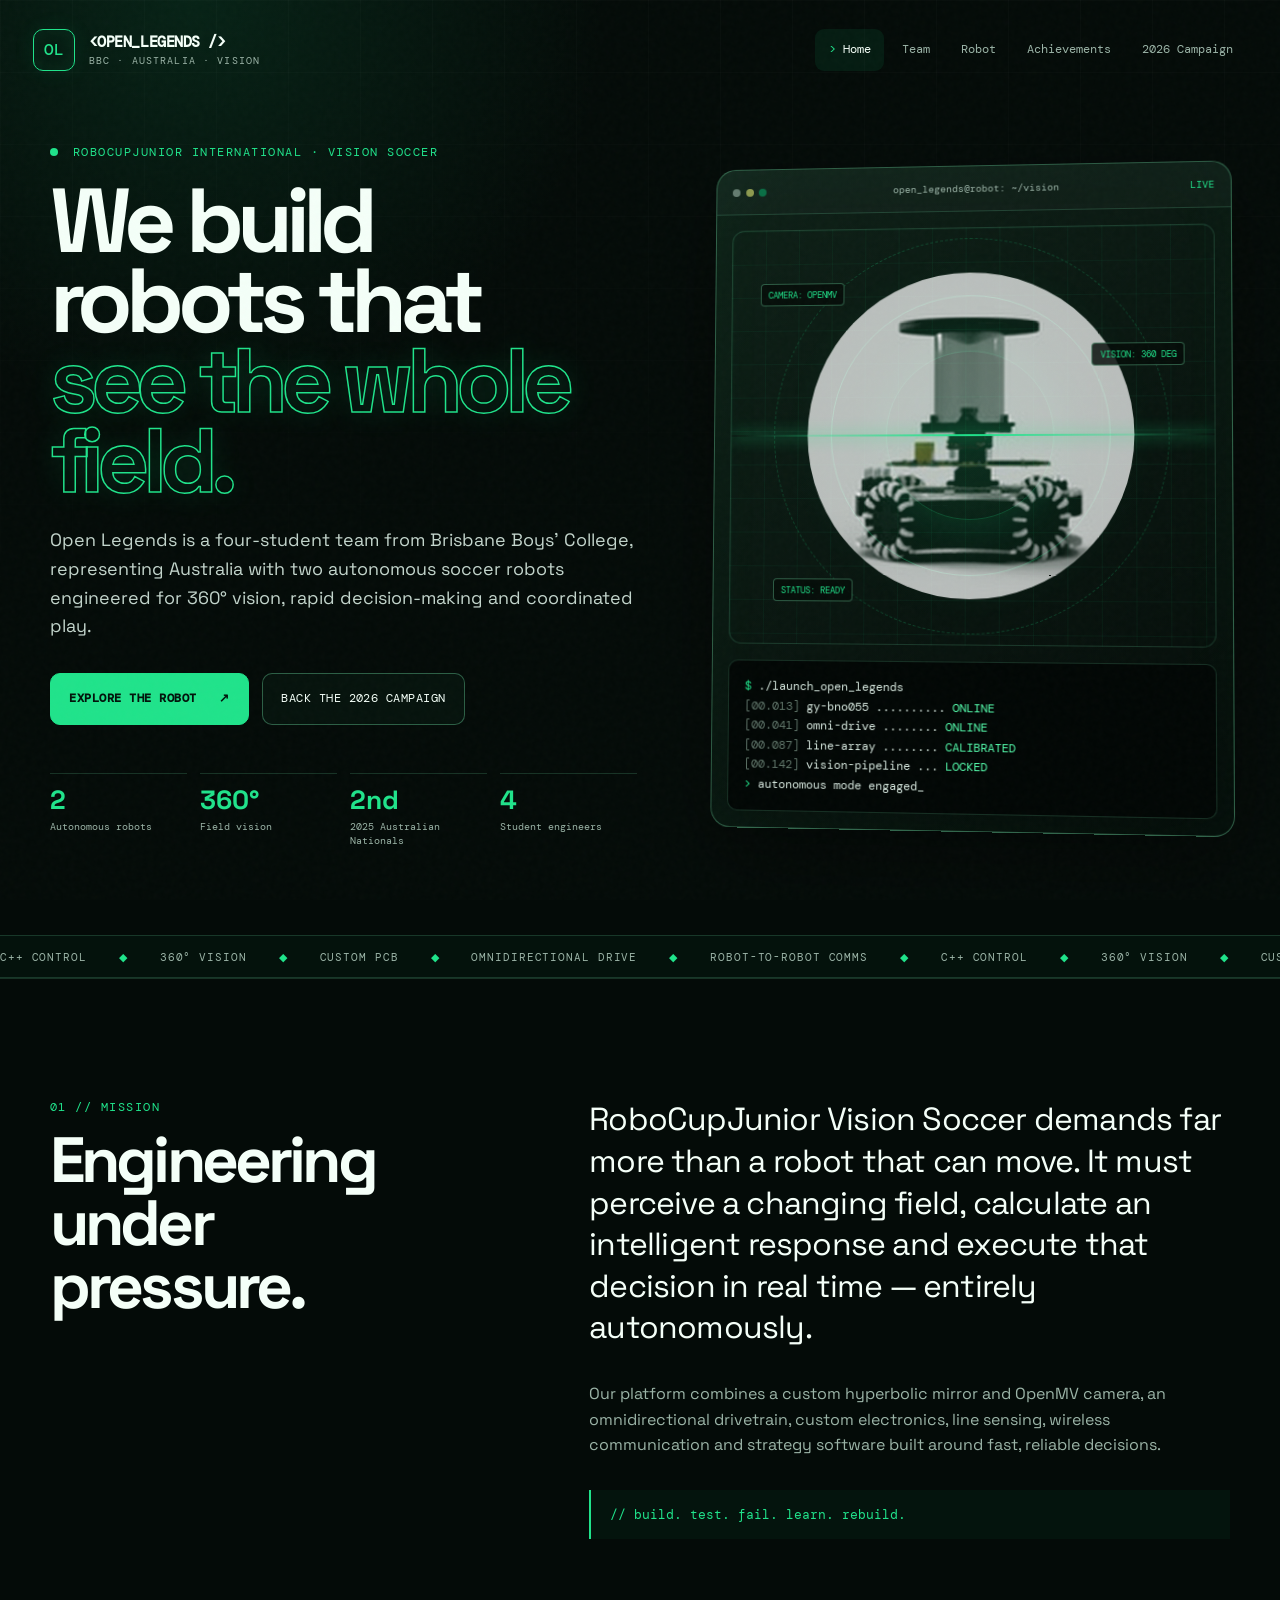
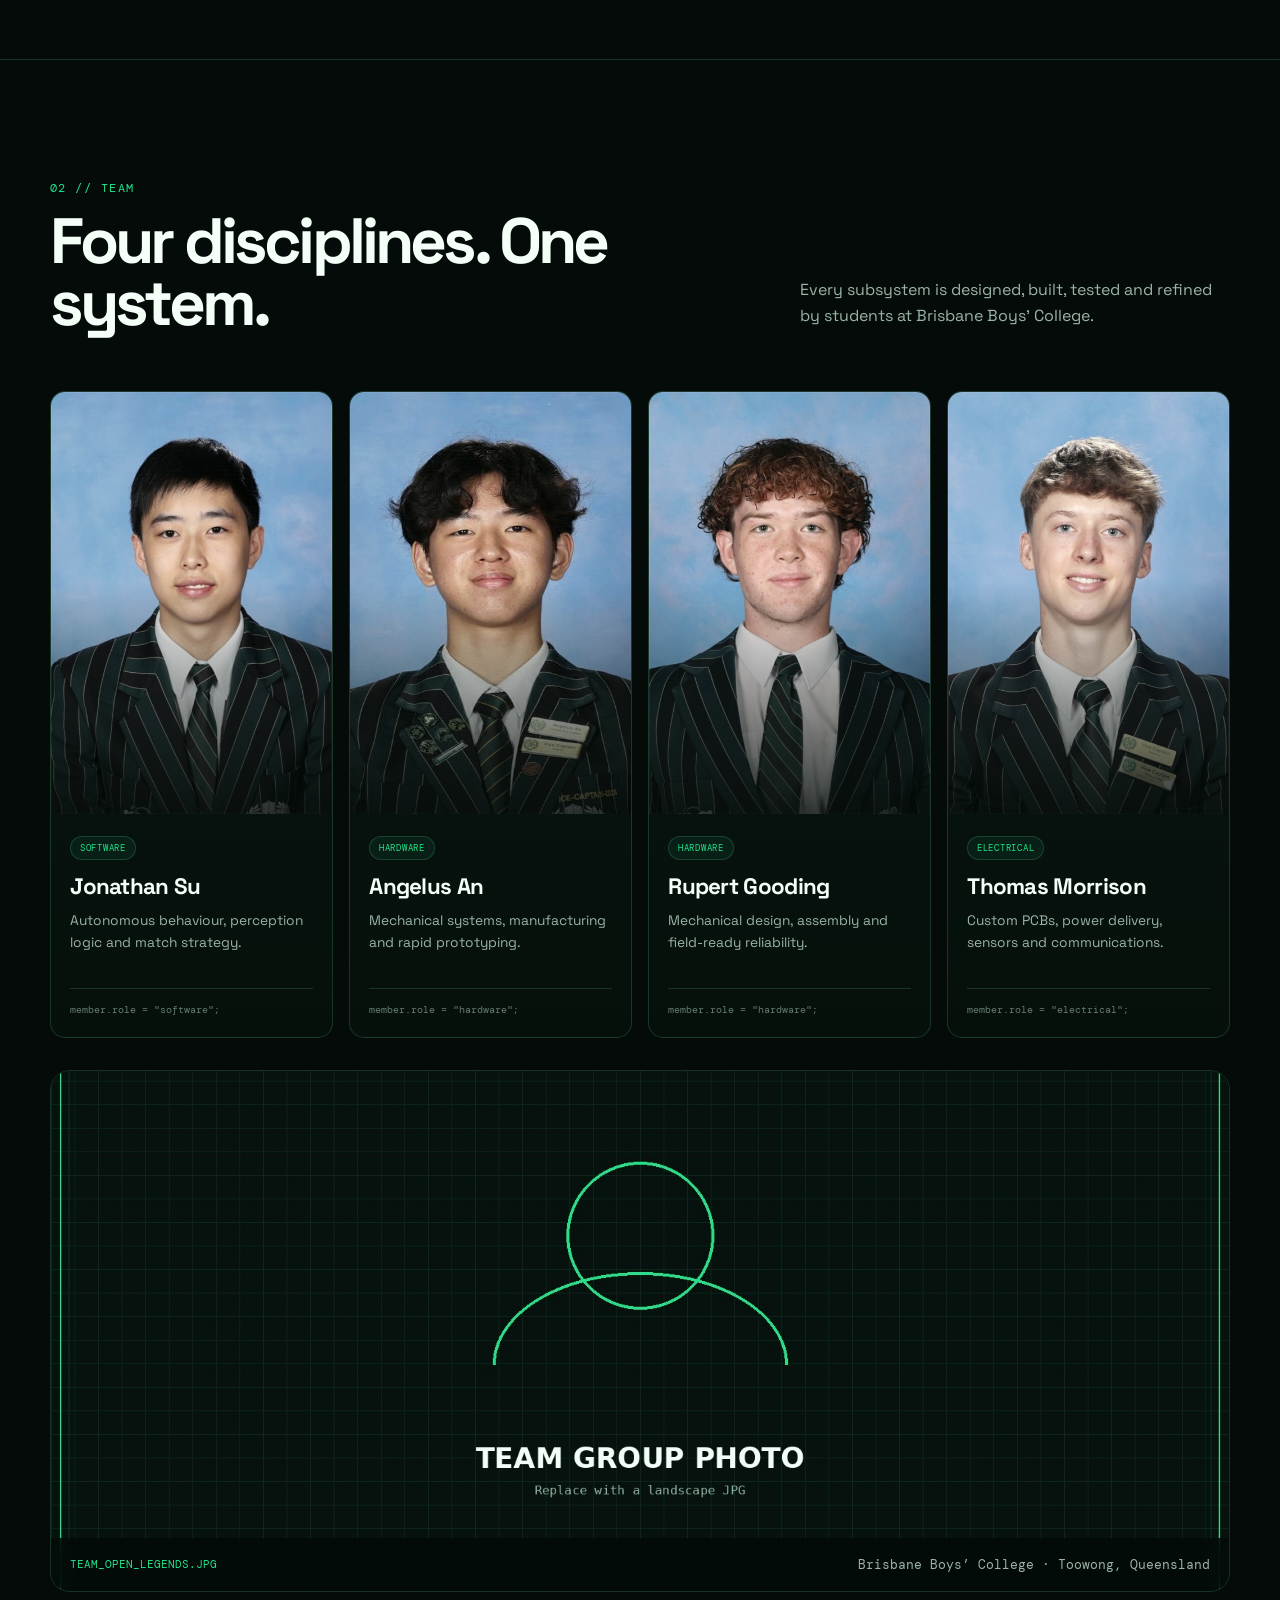
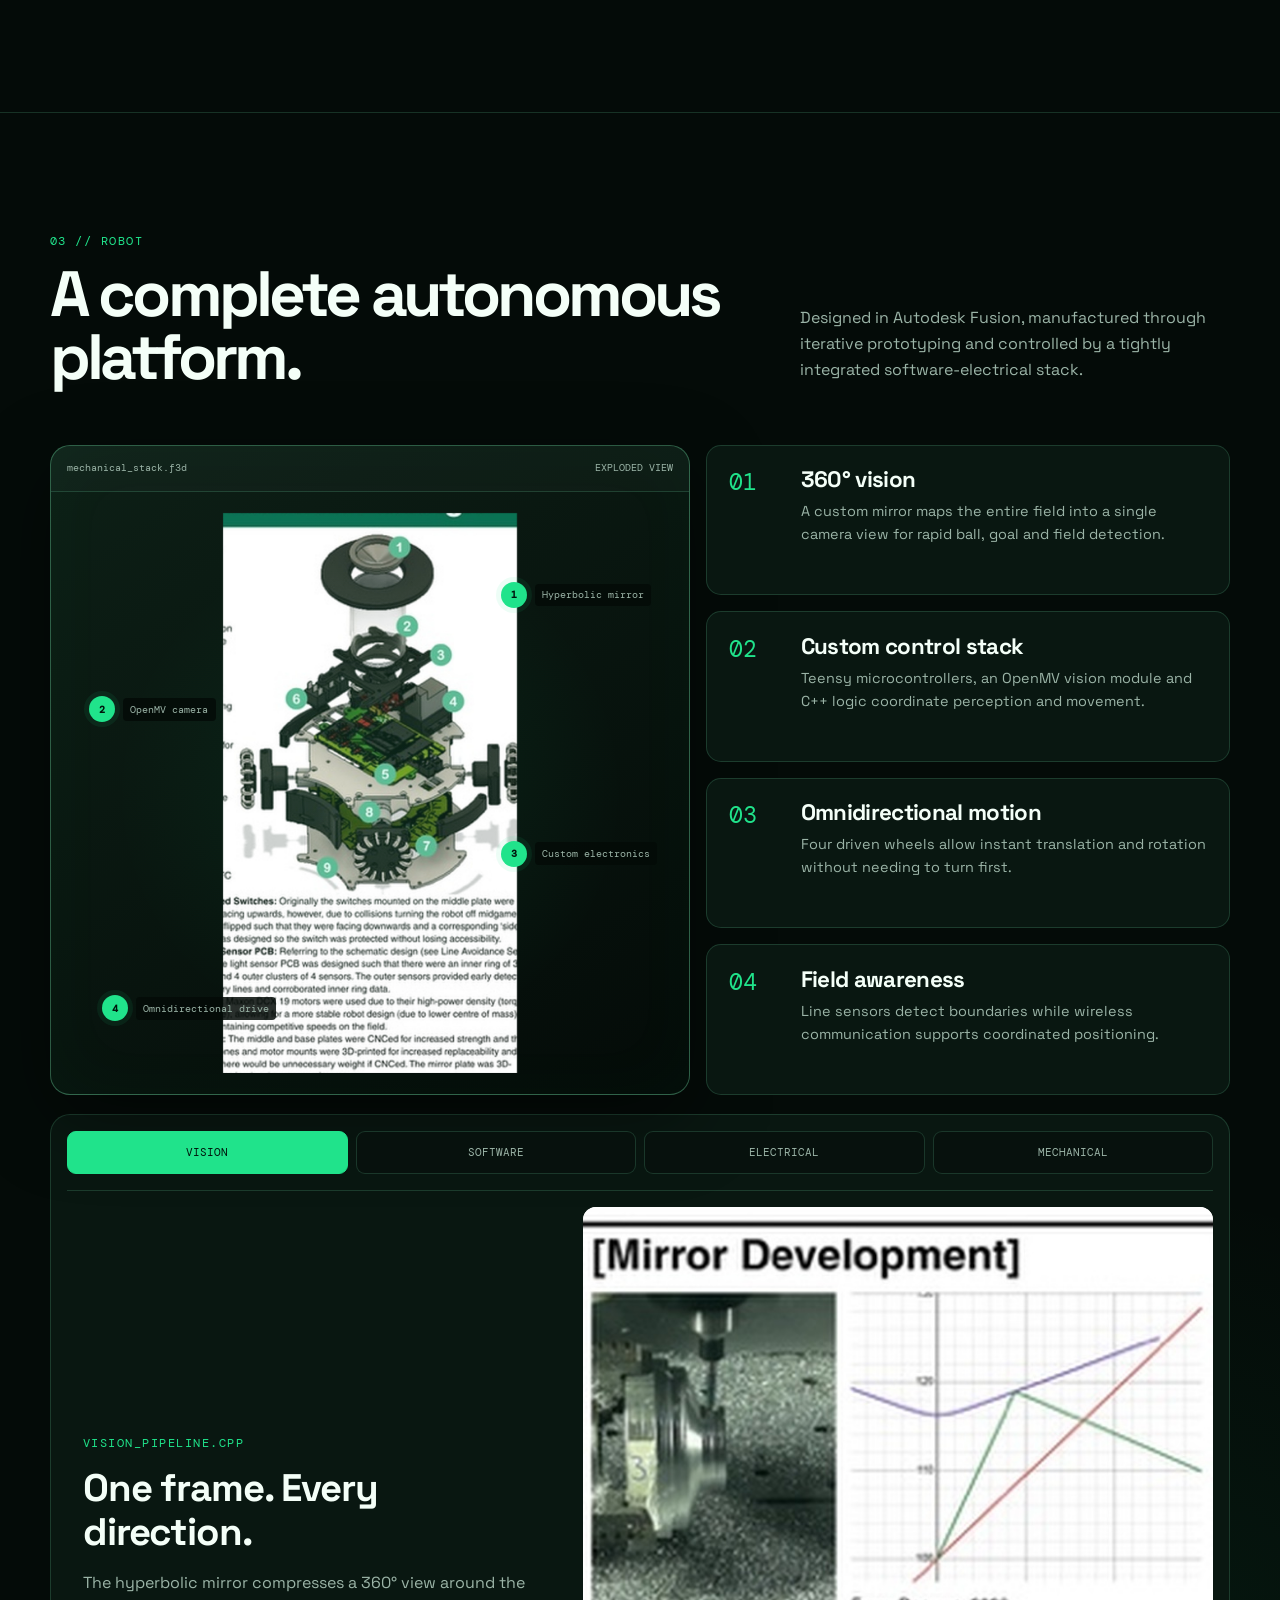
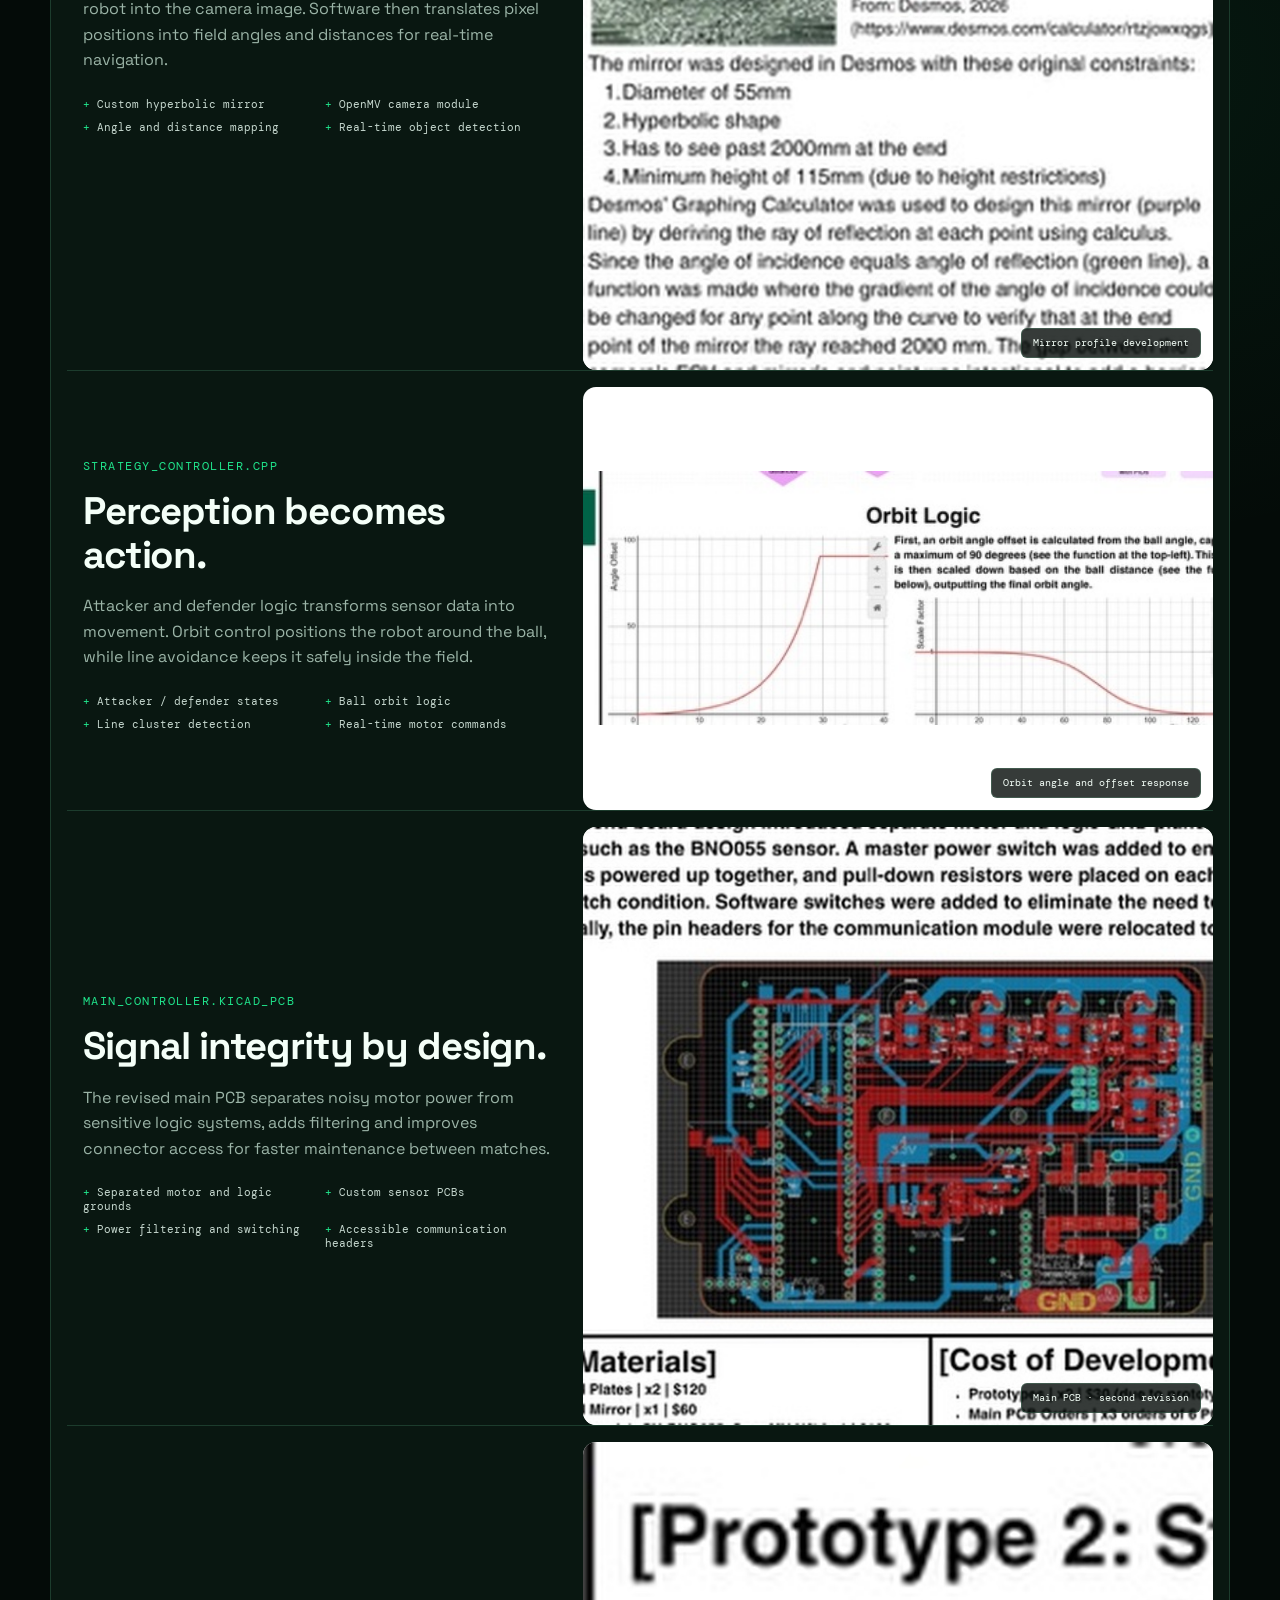
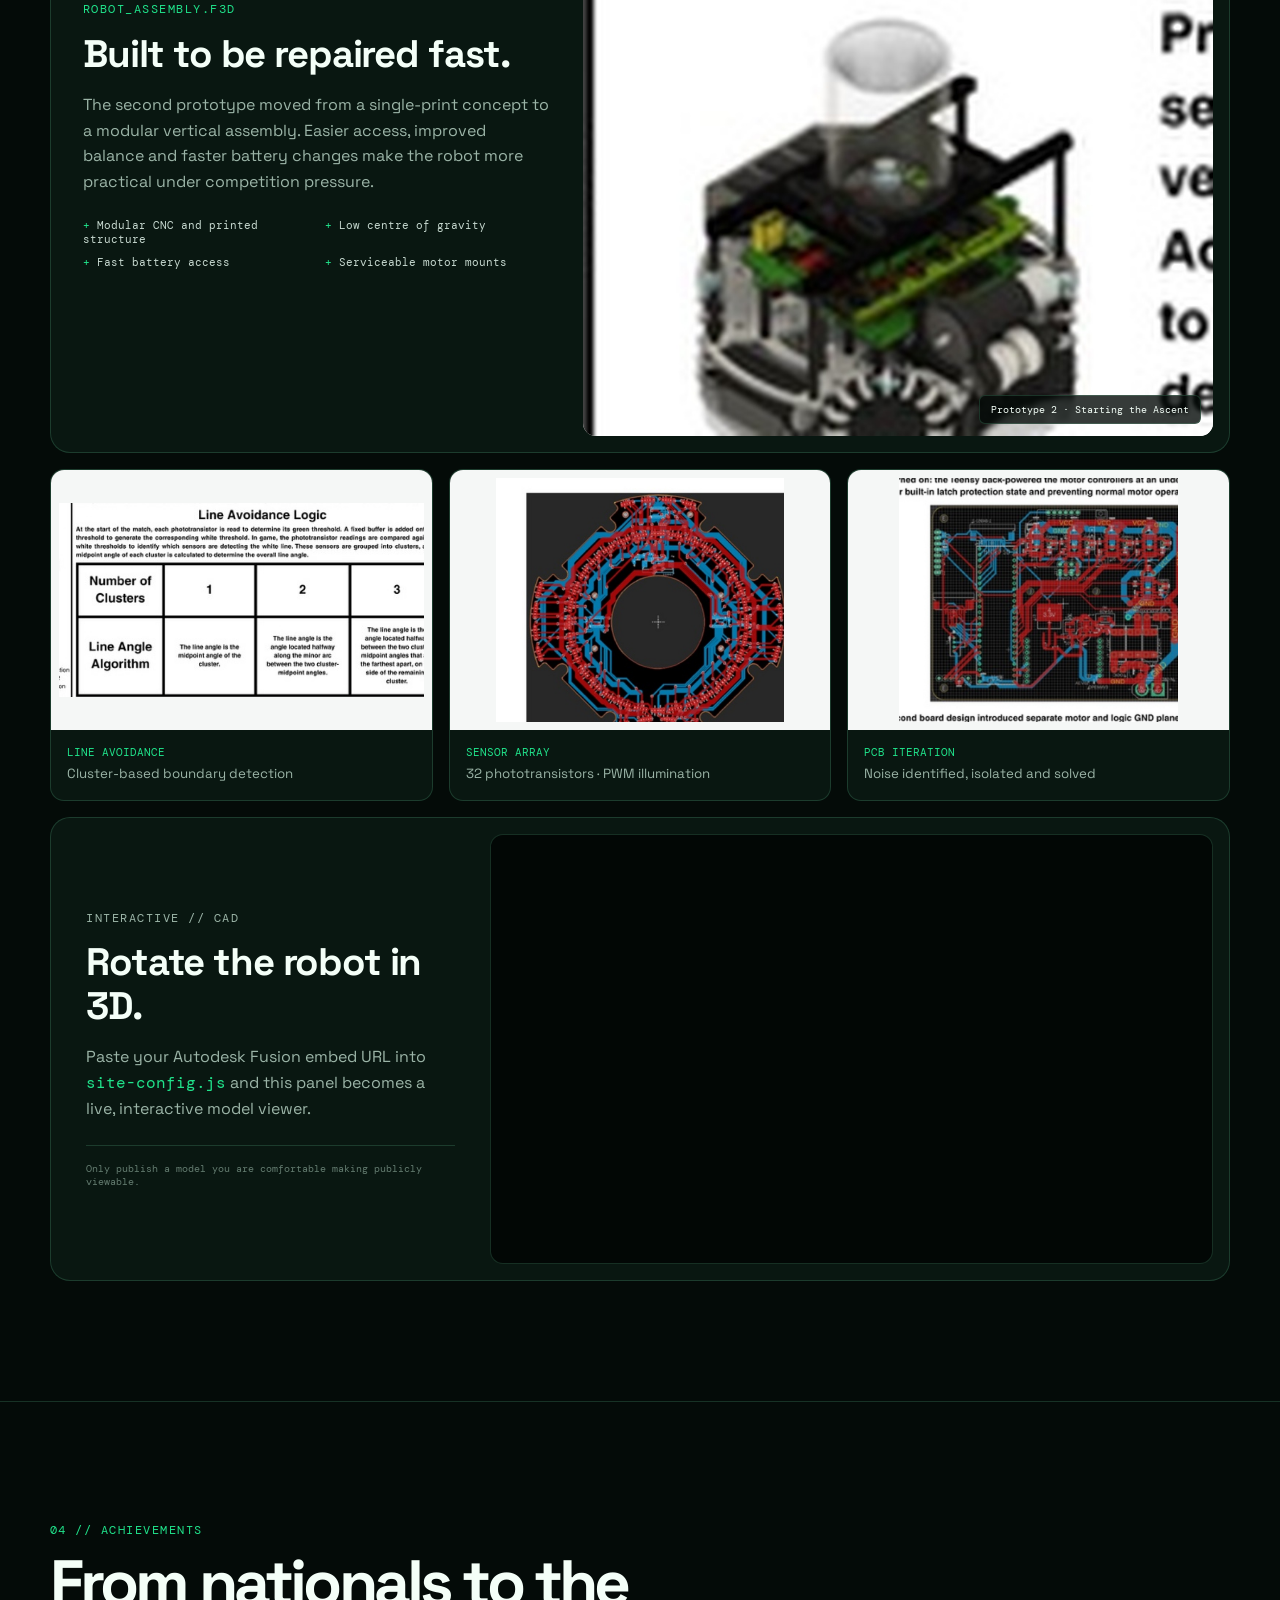
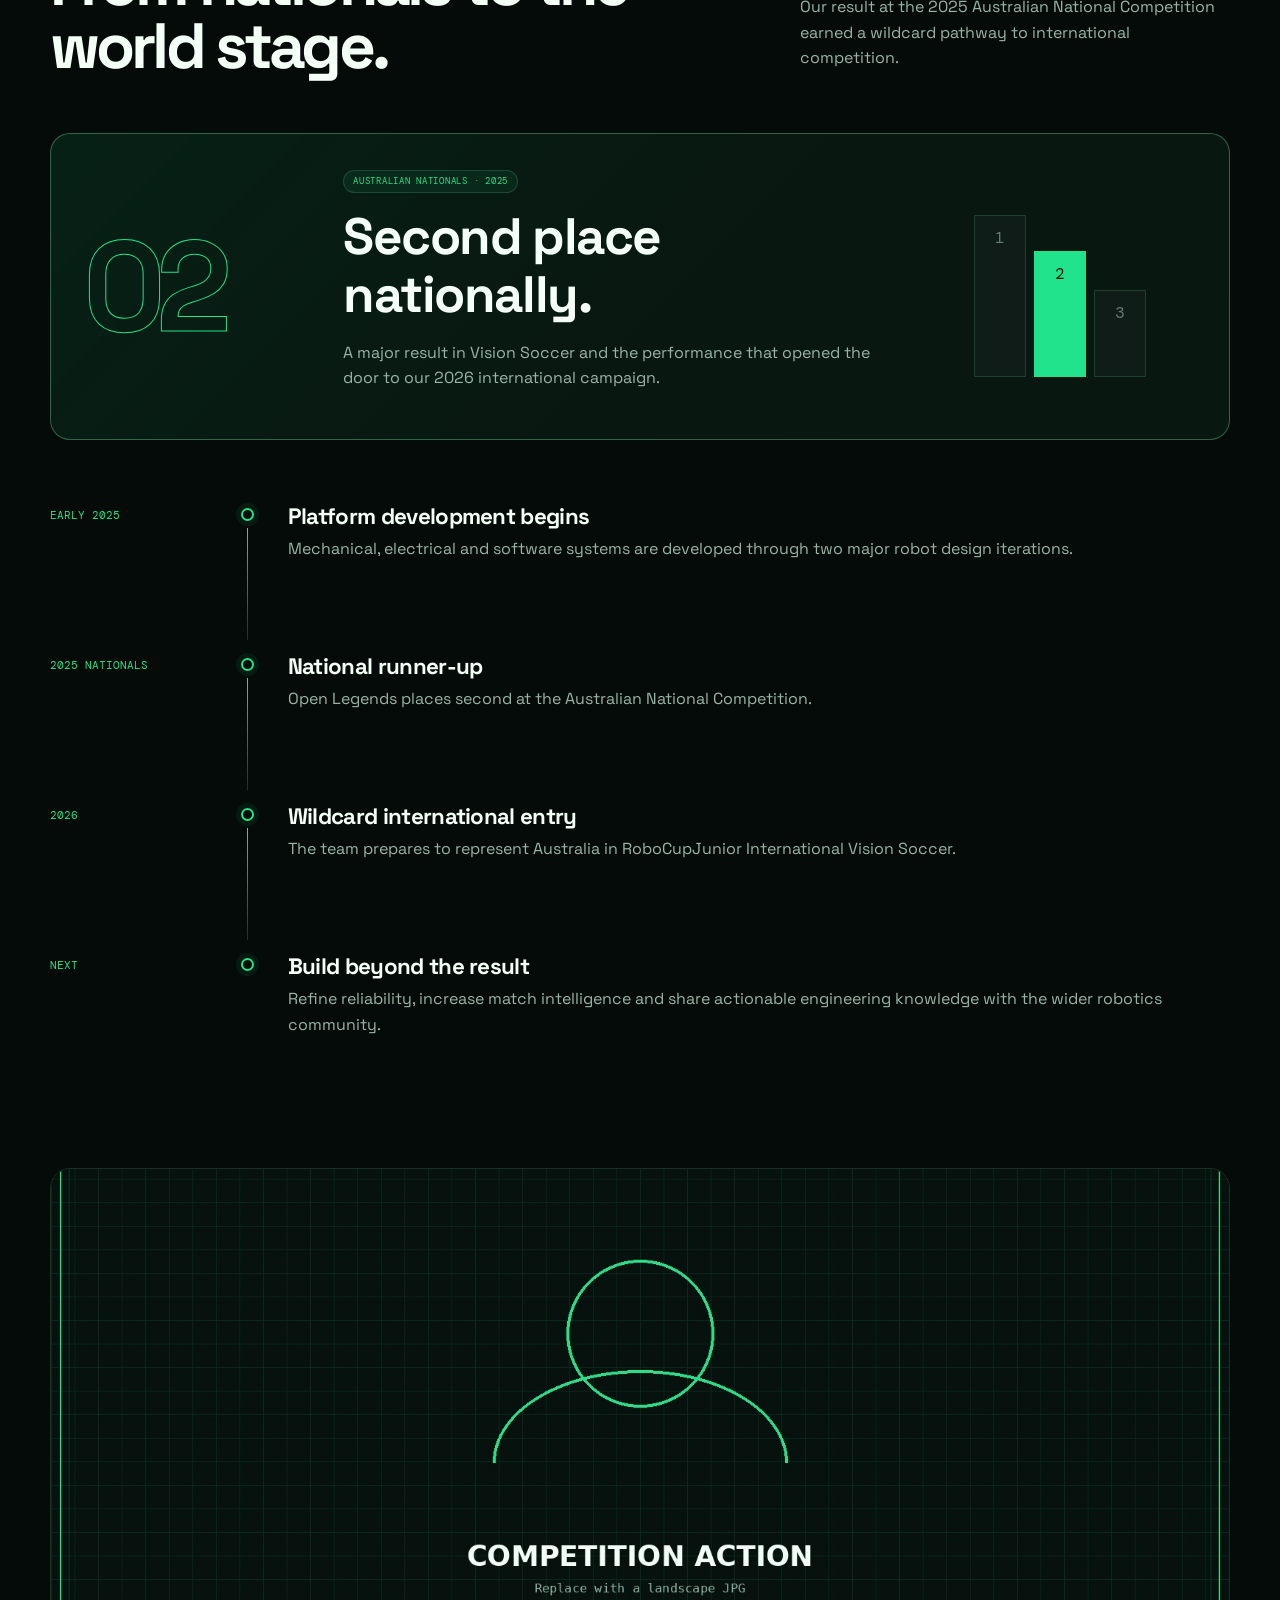
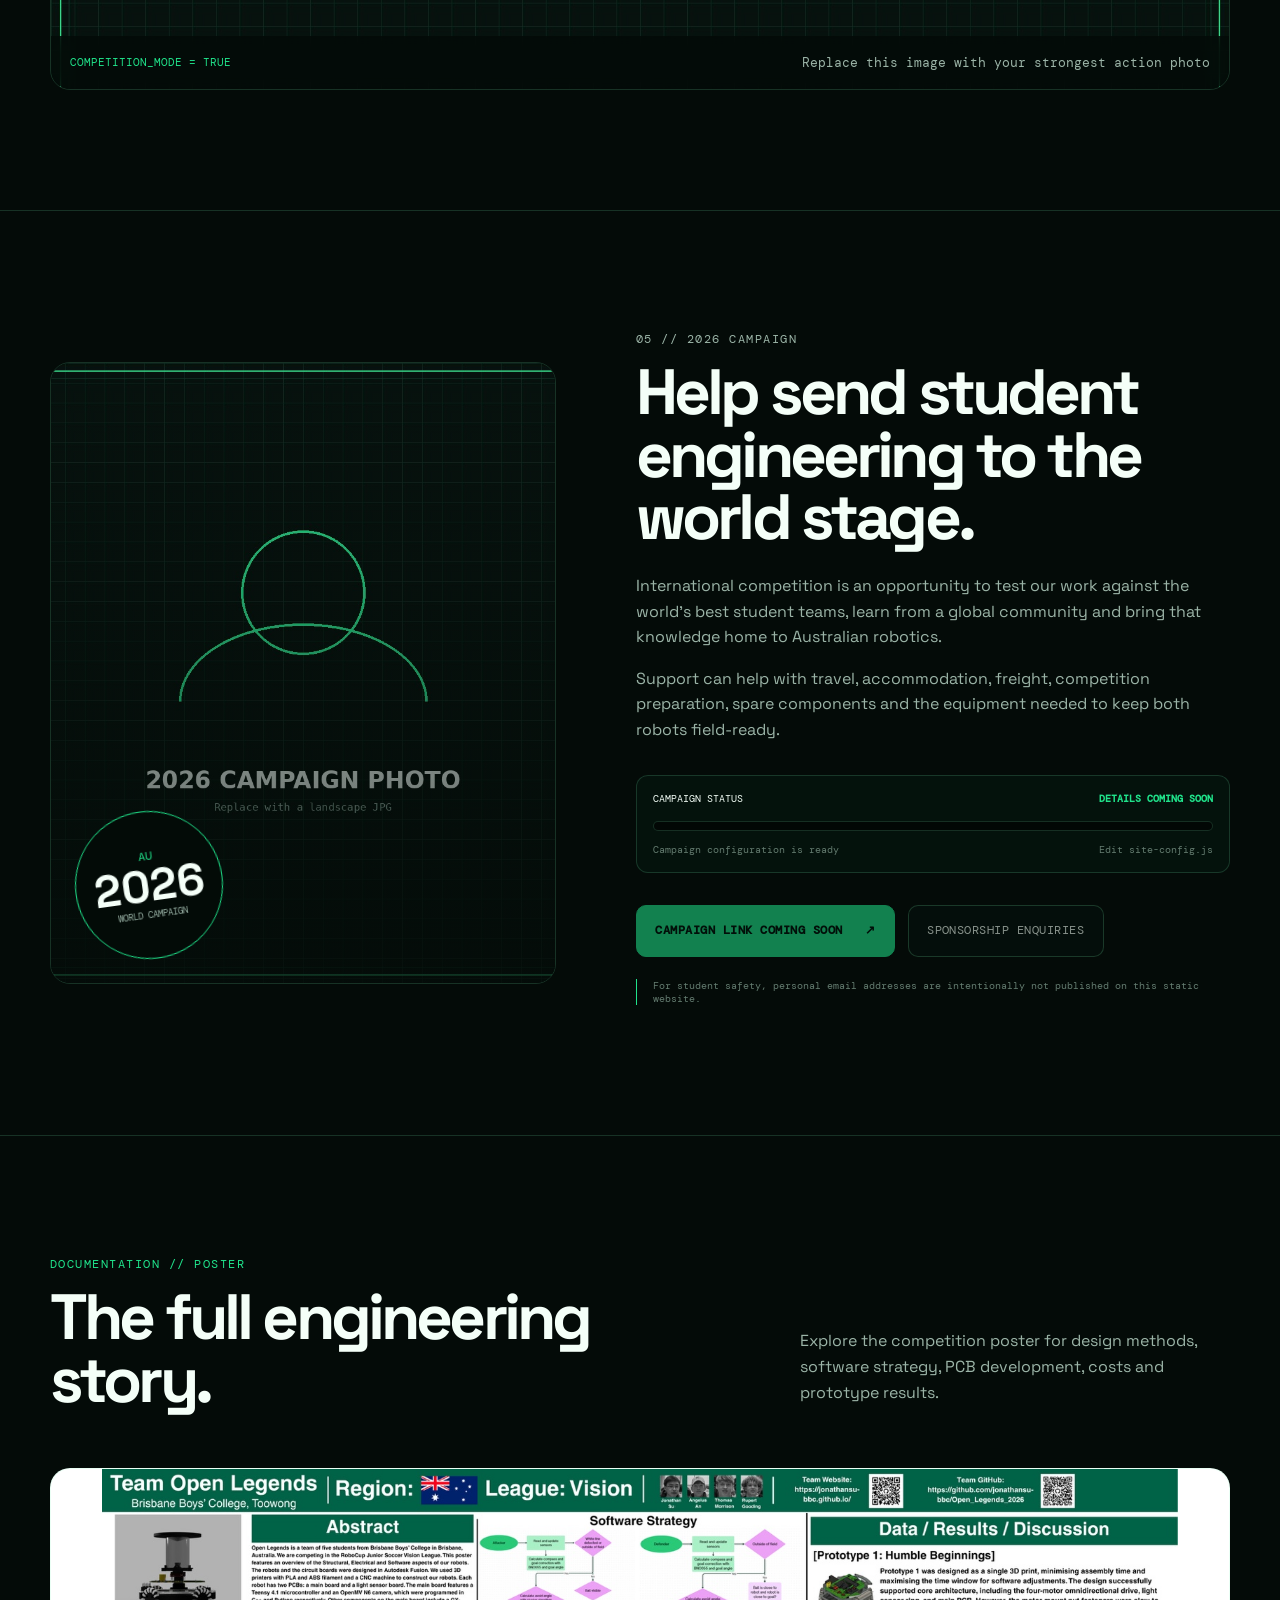
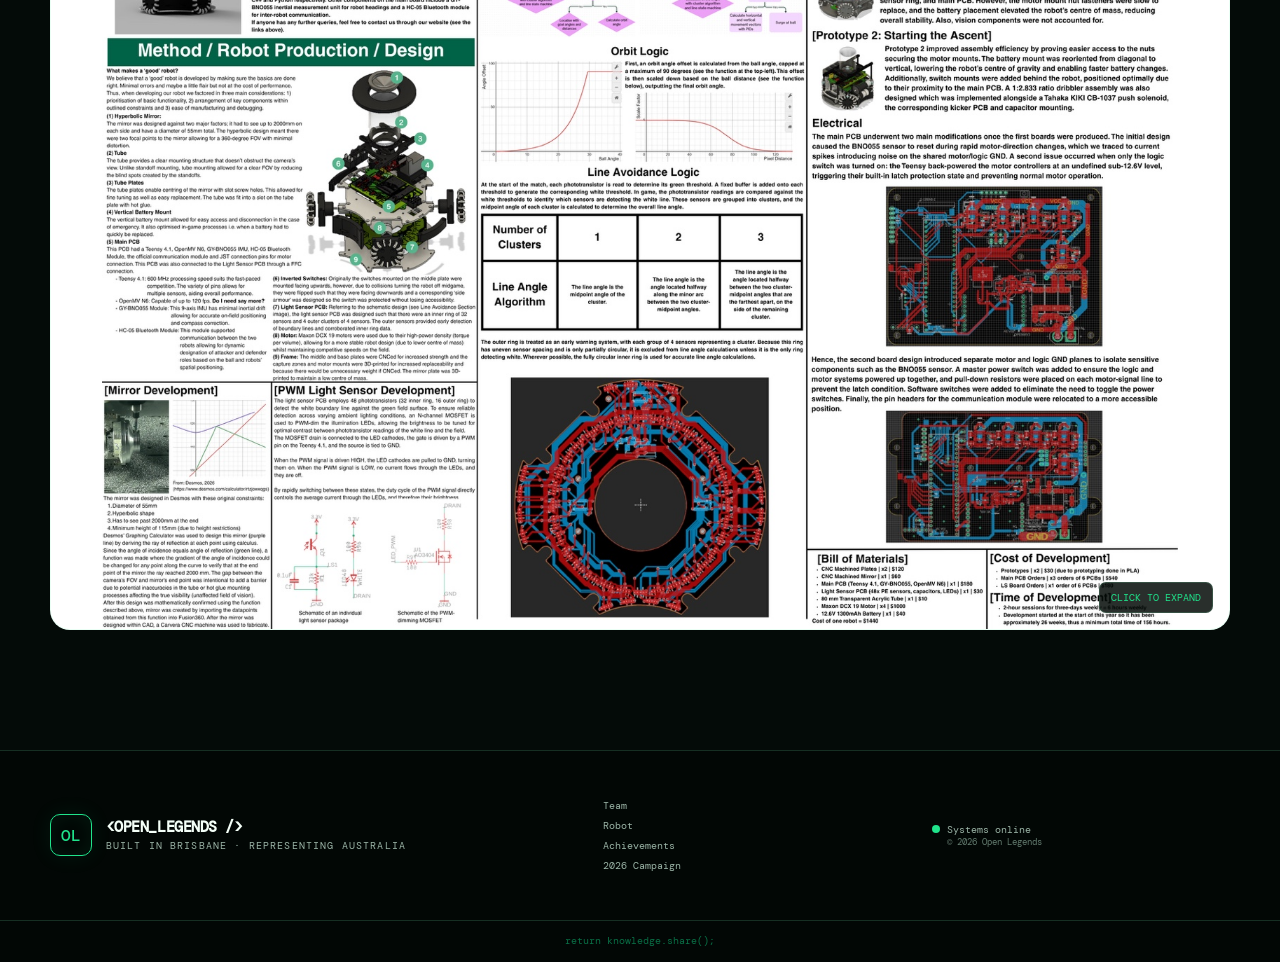
==== commit 91131267: "Update team member images to new formats" ====
--- a/index.html
+++ b/index.html
@@ -126,7 +126,7 @@
 
         <div class="team-grid">
           <article class="team-card reveal">
-            <div class="member-image"><img src="assets/jonathan-su.jpg" alt="Jonathan Su, software lead"></div>
+            <div class="member-image"><img src="assets/jonathan-su.jpeg" alt="Jonathan Su, software lead"></div>
             <div class="member-meta">
               <span class="role-chip">SOFTWARE</span>
               <h3>Jonathan Su</h3>
@@ -135,7 +135,7 @@
             </div>
           </article>
           <article class="team-card reveal delay-1">
-            <div class="member-image"><img src="assets/angelus-an.jpg" alt="Angelus An, hardware lead"></div>
+            <div class="member-image"><img src="assets/angelus-an.jpeg" alt="Angelus An, hardware lead"></div>
             <div class="member-meta">
               <span class="role-chip">HARDWARE</span>
               <h3>Angelus An</h3>
@@ -153,7 +153,7 @@
             </div>
           </article>
           <article class="team-card reveal delay-3">
-            <div class="member-image"><img src="assets/thomas-morrison.jpg" alt="Thomas Morrison, electrical lead"></div>
+            <div class="member-image"><img src="assets/thomas-morrison.png" alt="Thomas Morrison, electrical lead"></div>
             <div class="member-meta">
               <span class="role-chip">ELECTRICAL</span>
               <h3>Thomas Morrison</h3>
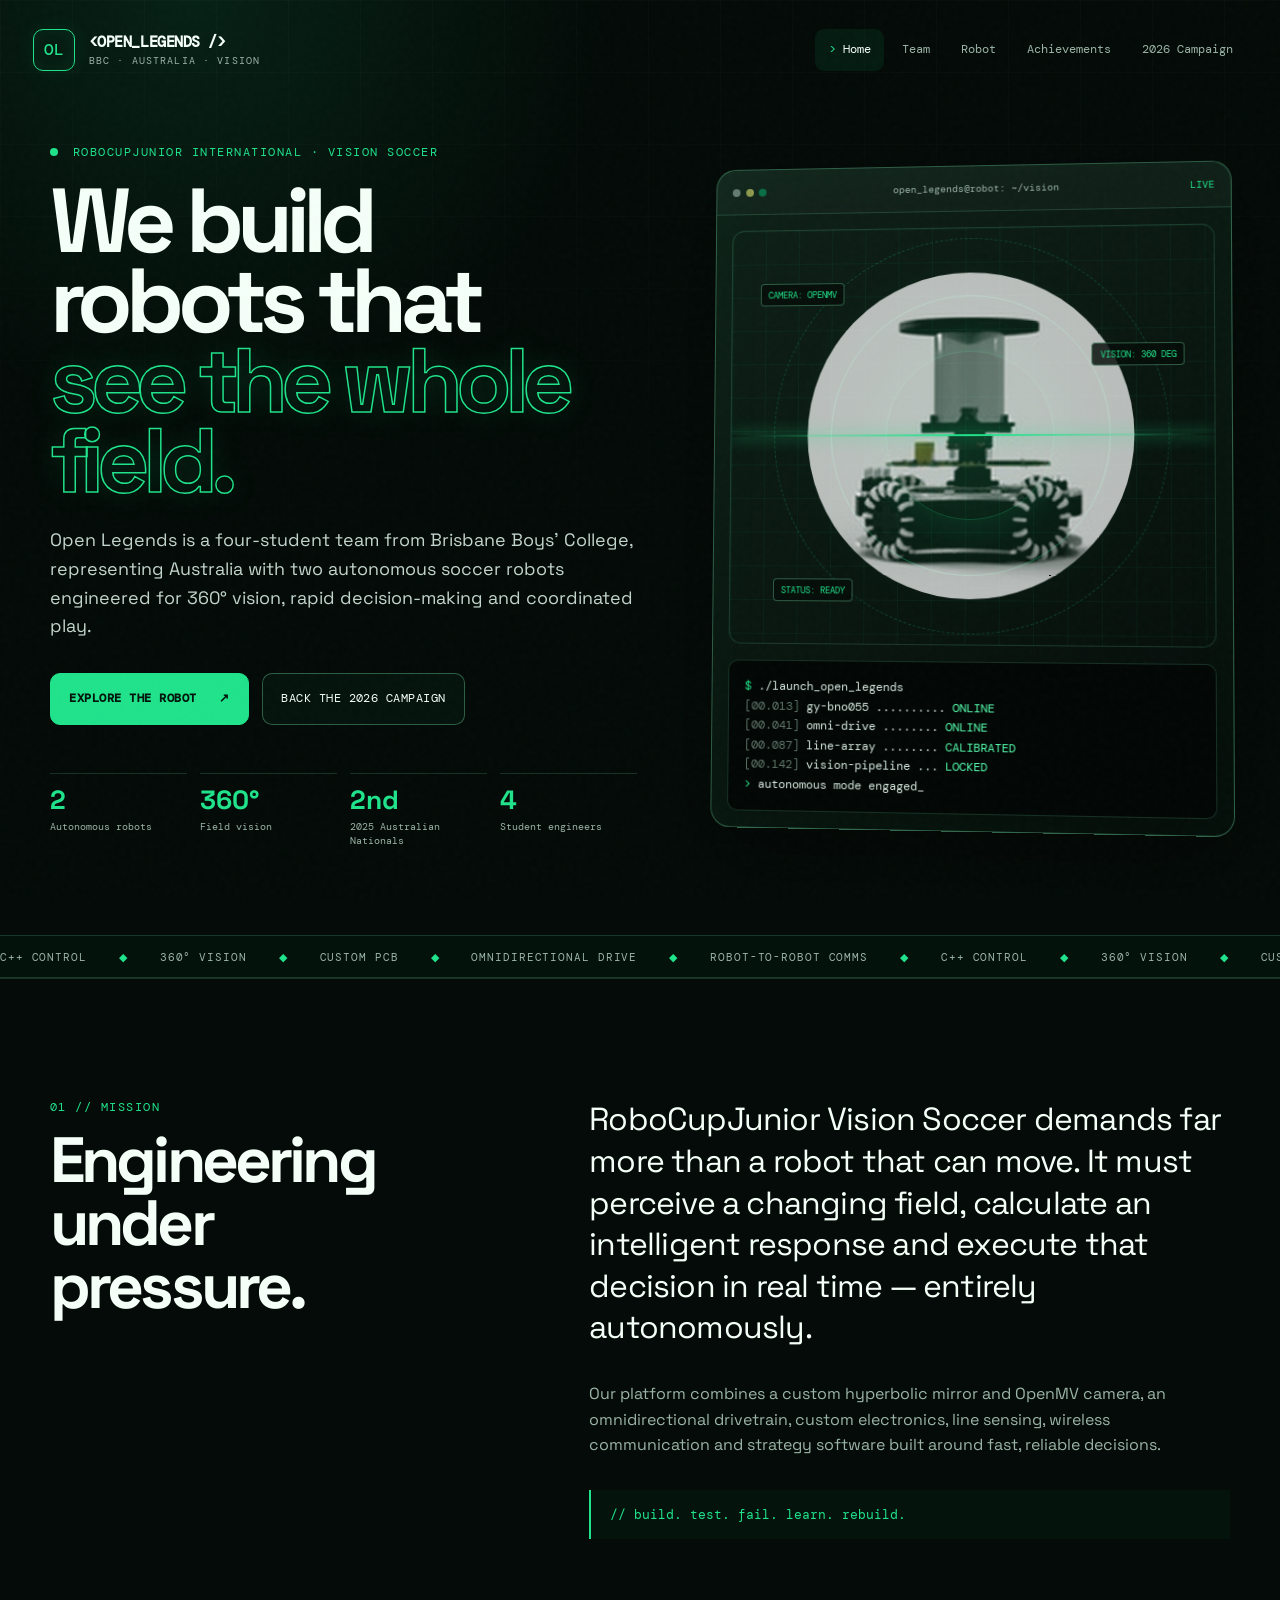
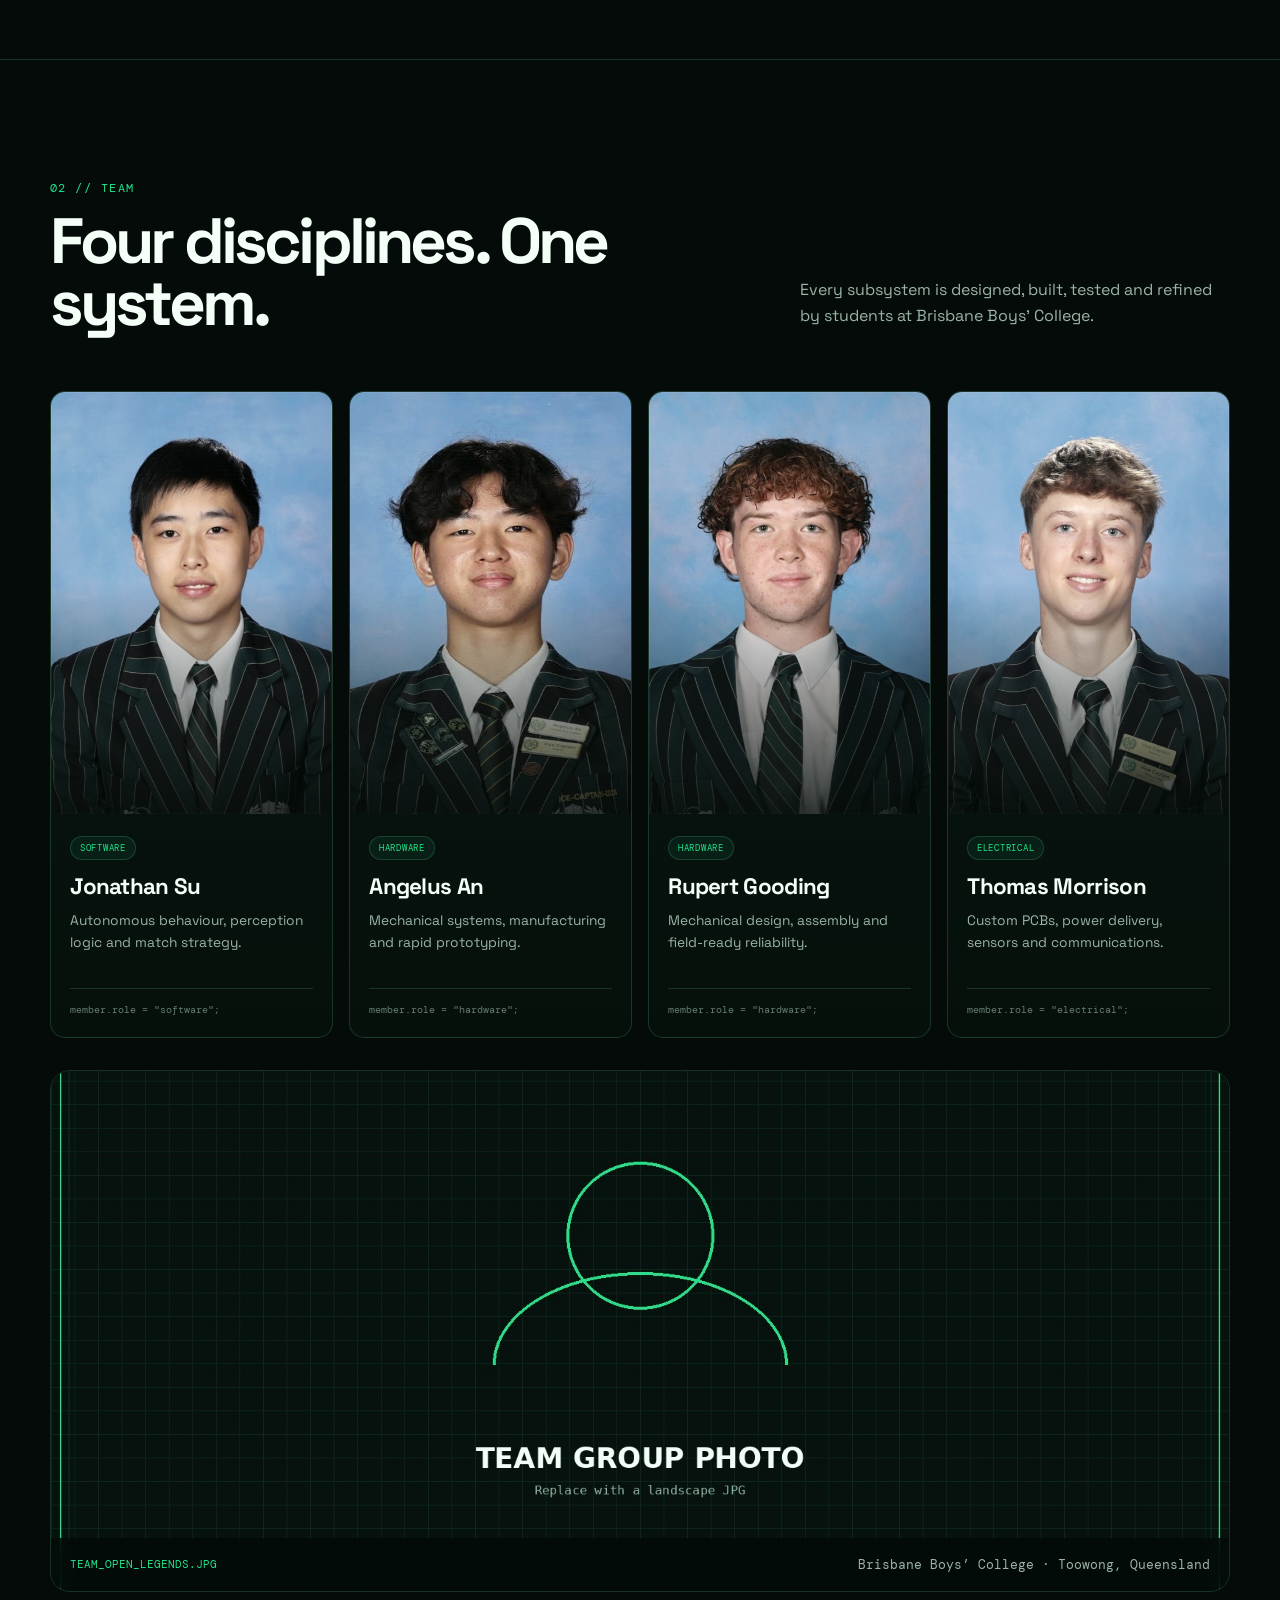
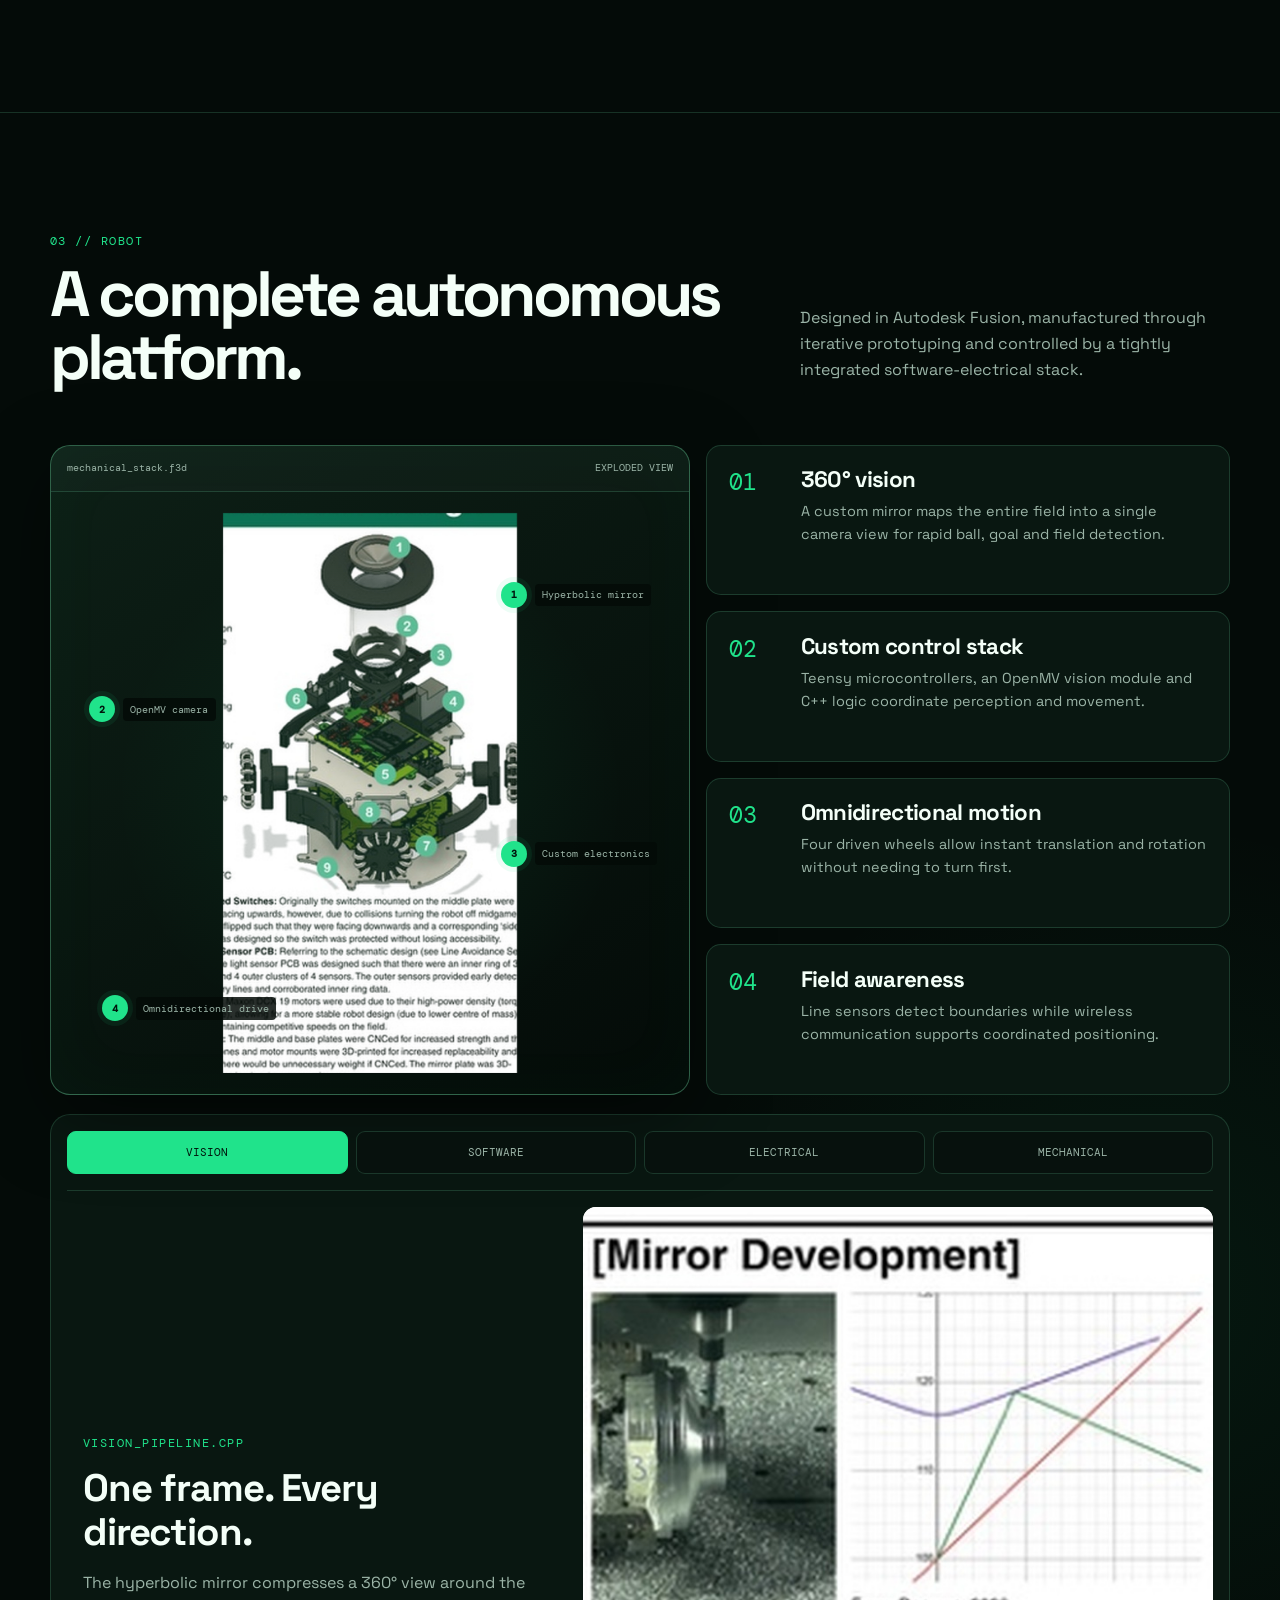
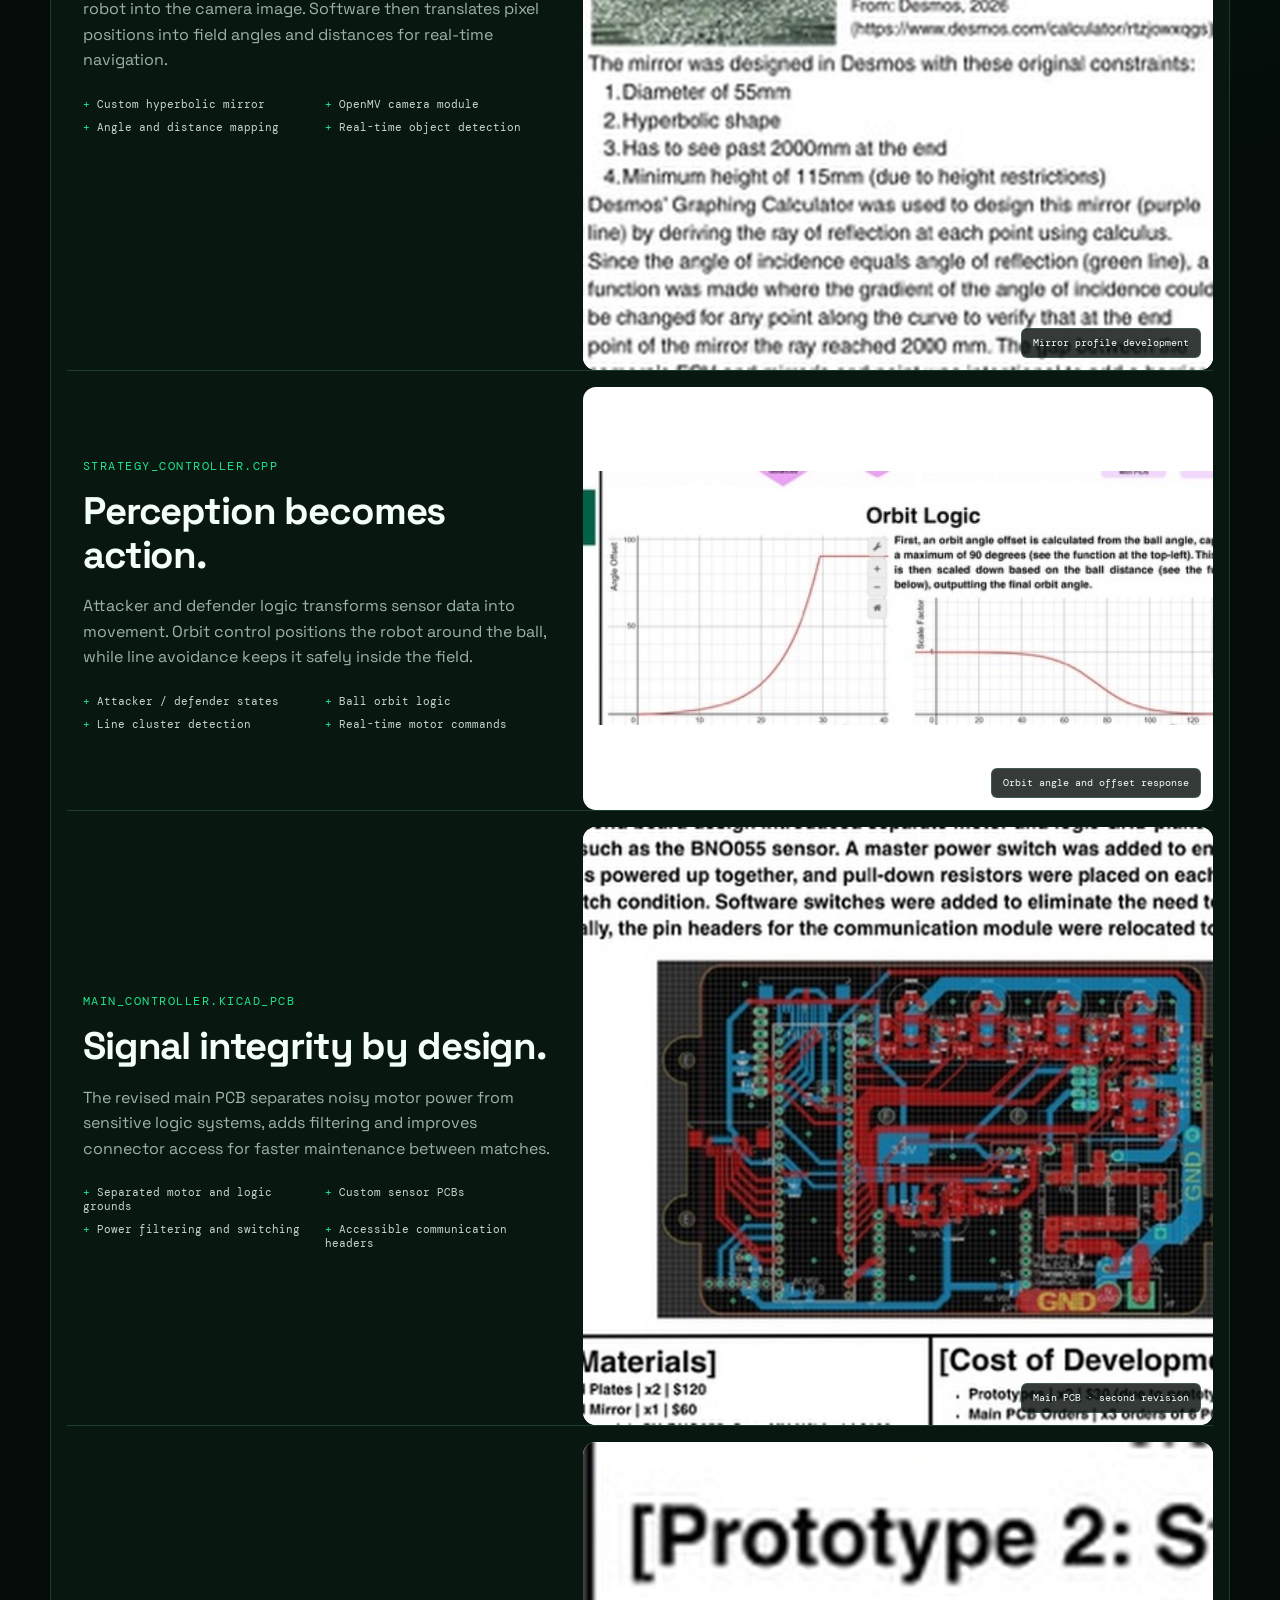
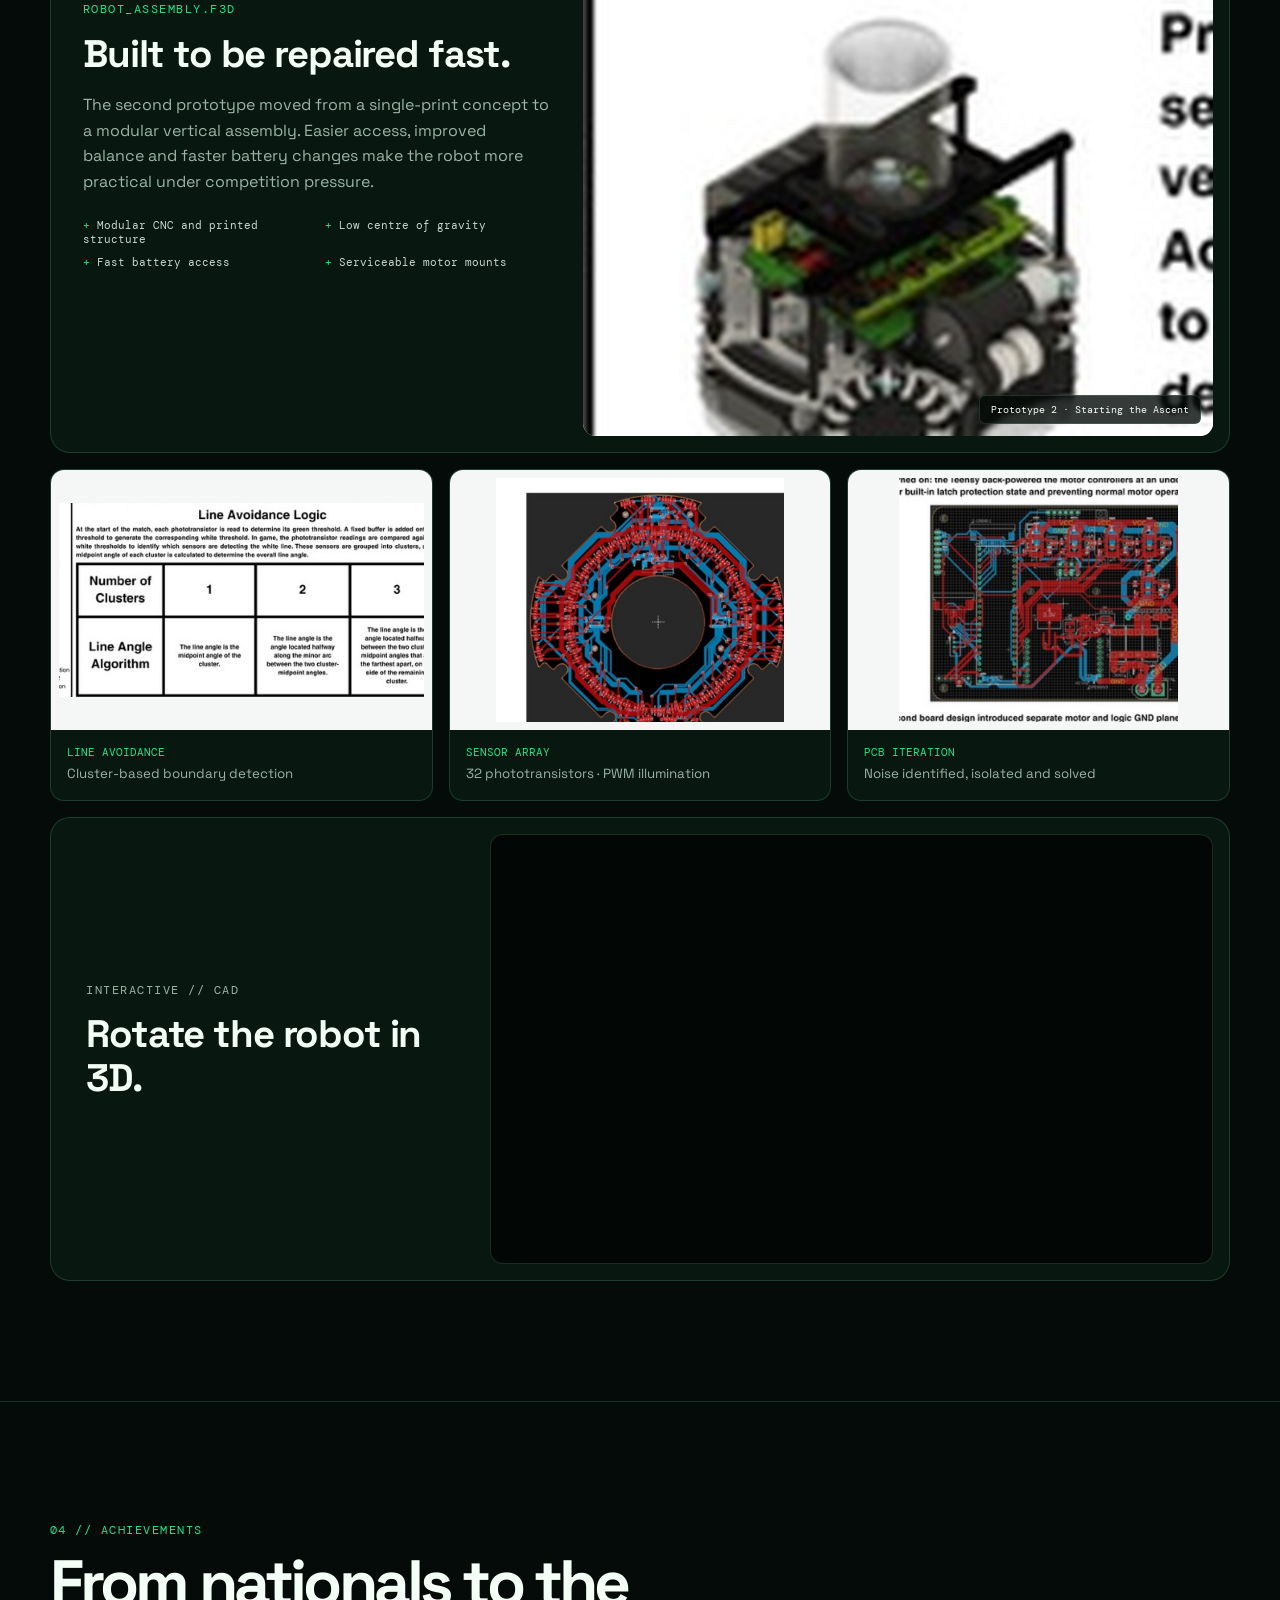
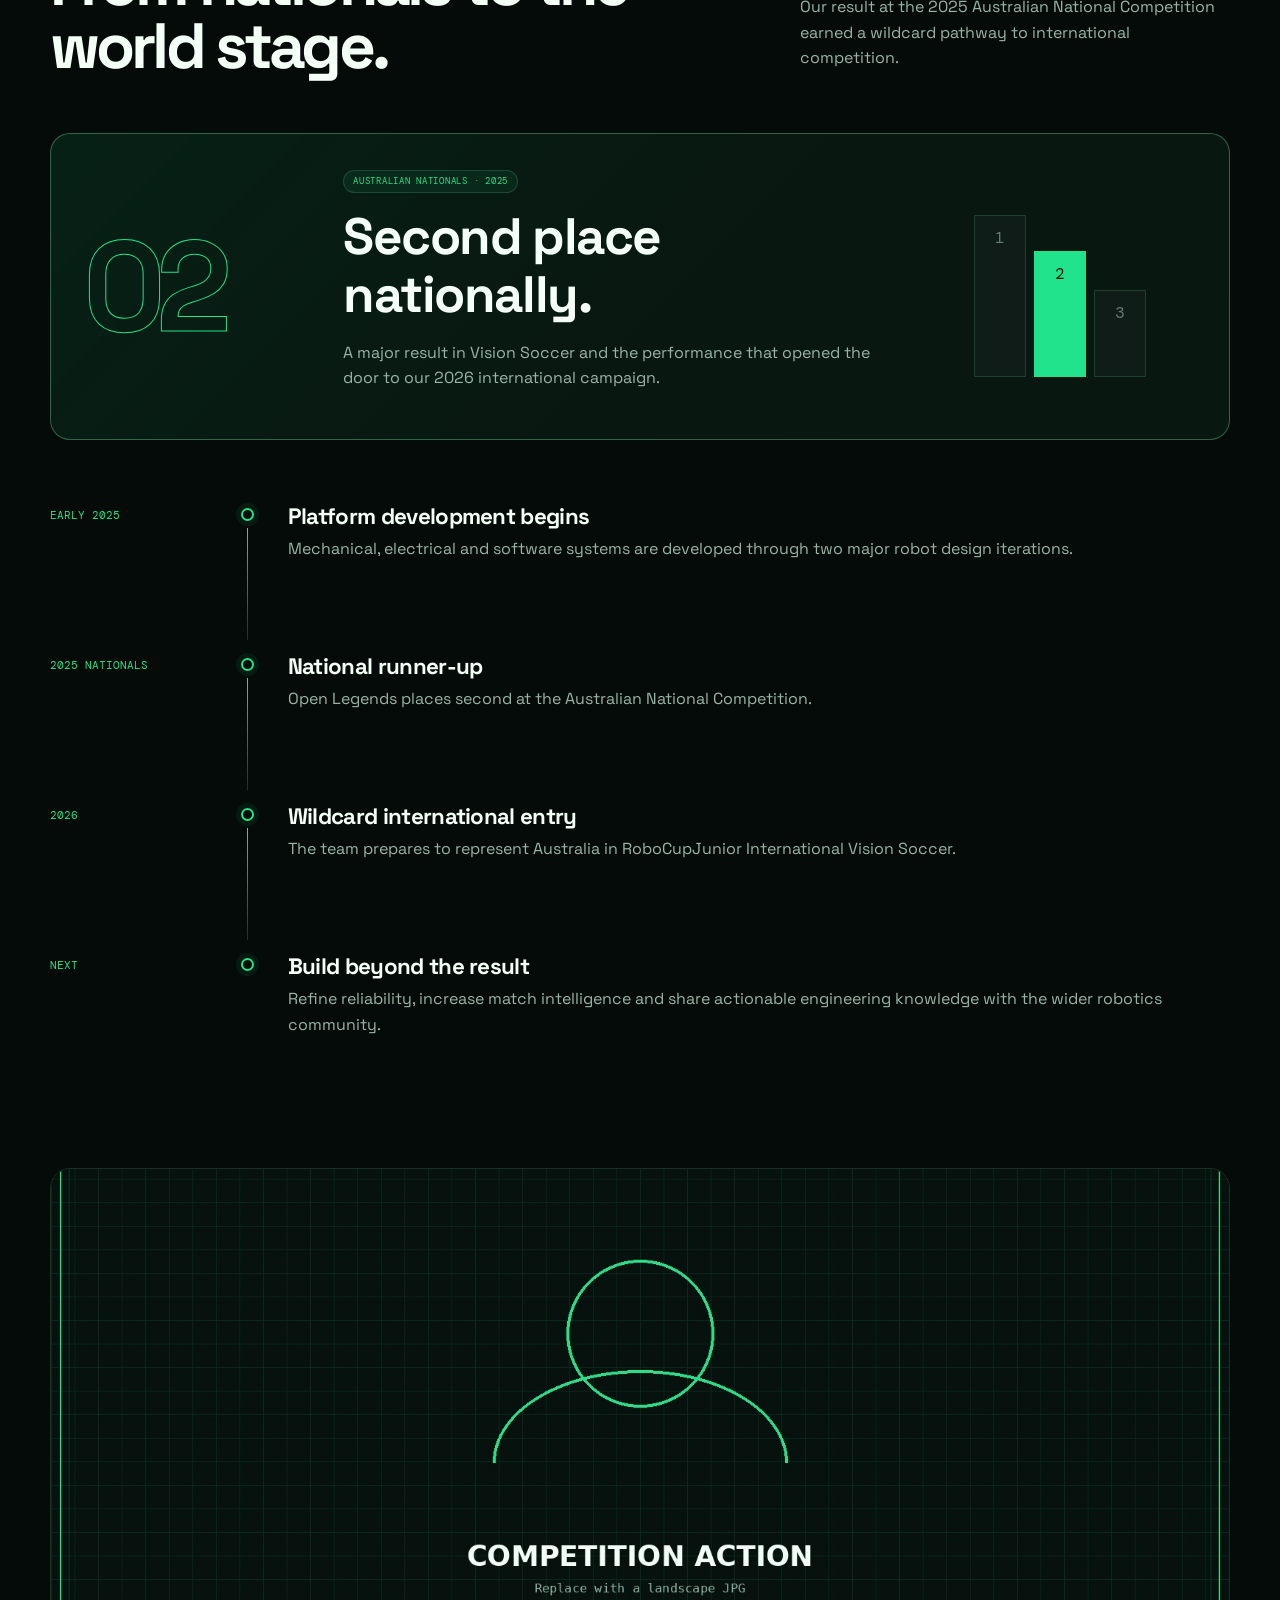
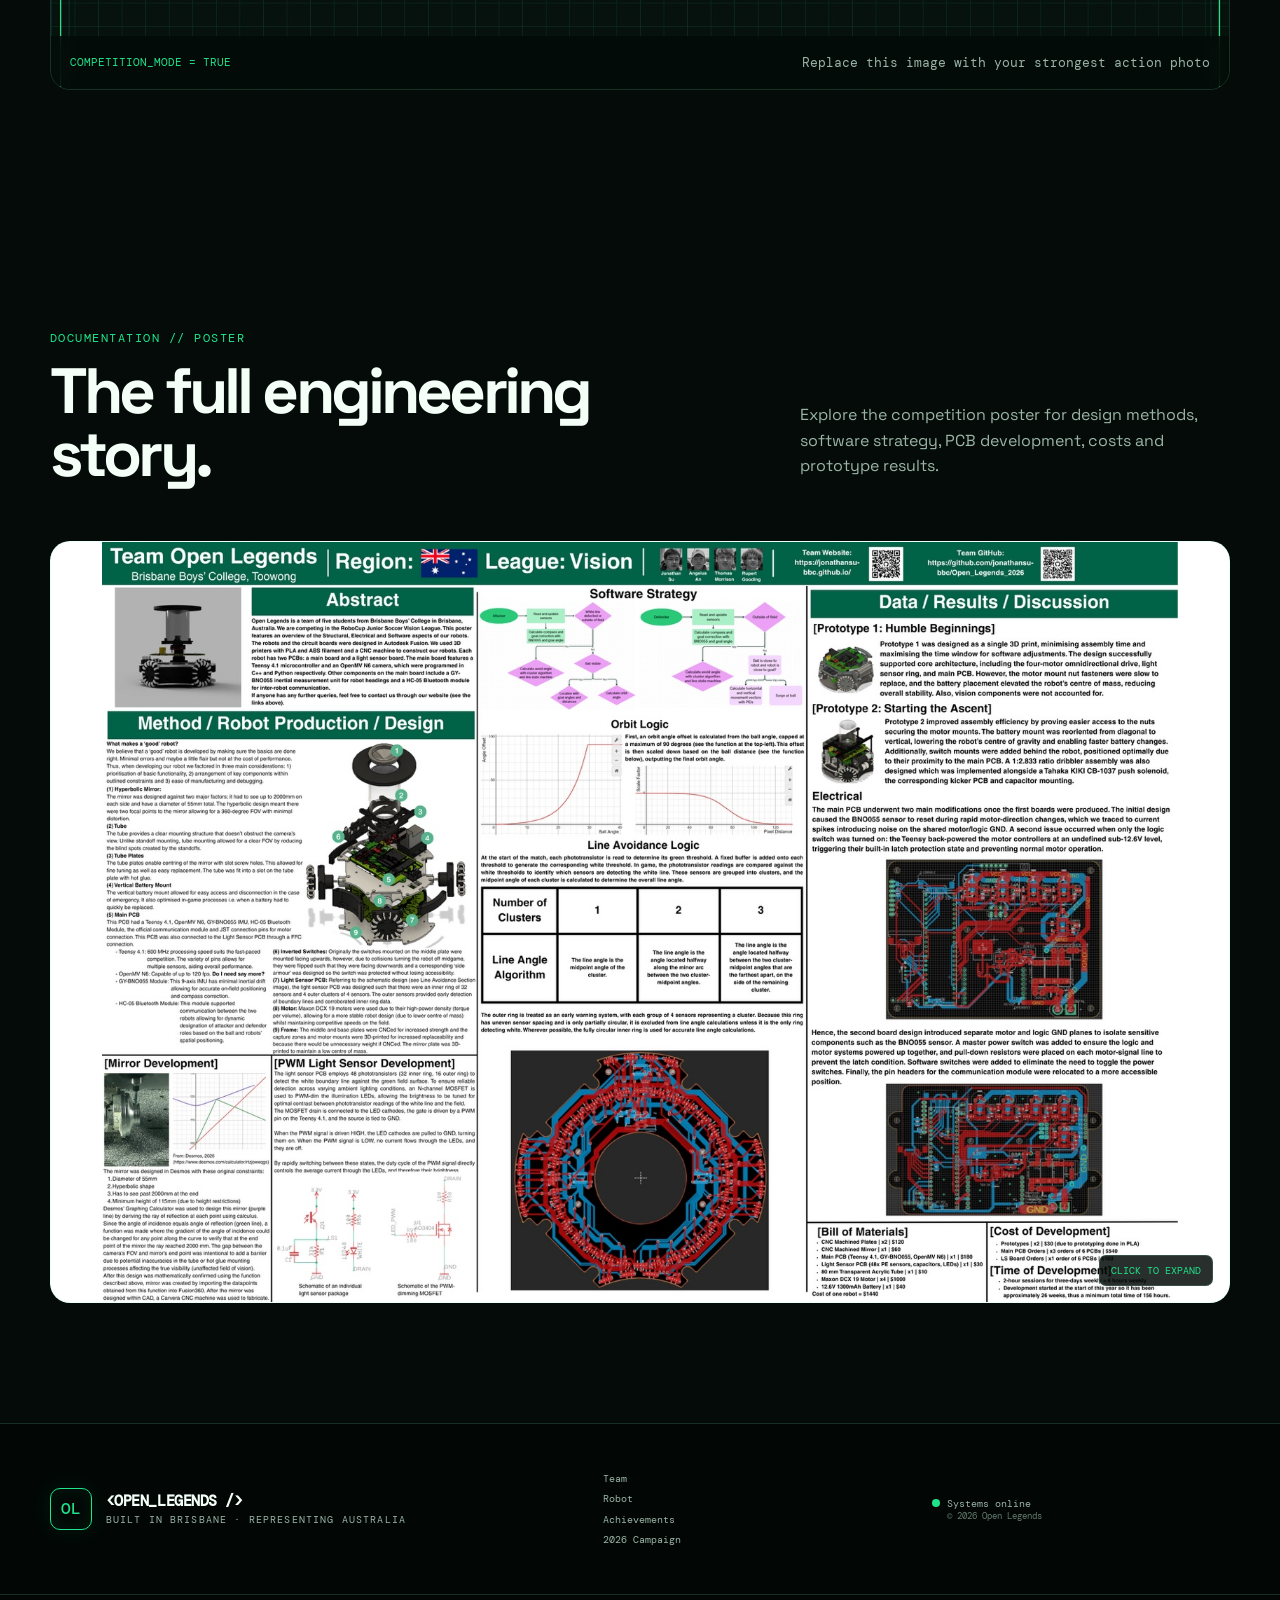
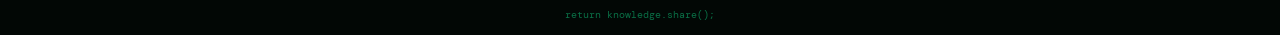
==== commit eb2a0dff: "Remove campaign section from index.html Removed campaign section and related content from index.html" ====
--- a/index.html
+++ b/index.html
@@ -239,8 +239,6 @@
           <div class="viewer-copy">
             <p class="section-index">INTERACTIVE // CAD</p>
             <h3>Rotate the robot in 3D.</h3>
-            <p>Paste your Autodesk Fusion embed URL into <code>site-config.js</code> and this panel becomes a live, interactive model viewer.</p>
-            <span class="viewer-security">Only publish a model you are comfortable making publicly viewable.</span>
           </div>
           <div class="viewer-frame" id="fusion-frame-wrap">
             <div class="viewer-placeholder" id="fusion-placeholder">
@@ -279,34 +277,7 @@
         </div>
       </div>
     </section>
-
-    <section class="campaign section section-border" id="campaign" aria-labelledby="campaign-title">
-      <div class="container campaign-grid">
-        <div class="campaign-visual reveal">
-          <img src="assets/campaign-hero.jpg" alt="Open Legends 2026 campaign placeholder">
-          <div class="campaign-stamp"><span>AU</span><strong>2026</strong><small>WORLD CAMPAIGN</small></div>
-        </div>
-        <div class="campaign-copy reveal delay-1">
-          <p class="section-index">05 // 2026 CAMPAIGN</p>
-          <h2 id="campaign-title">Help send student engineering to the world stage.</h2>
-          <p>International competition is an opportunity to test our work against the world’s best student teams, learn from a global community and bring that knowledge home to Australian robotics.</p>
-          <p>Support can help with travel, accommodation, freight, competition preparation, spare components and the equipment needed to keep both robots field-ready.</p>
-
-          <div class="funding-panel" id="funding-panel">
-            <div class="funding-top"><span>CAMPAIGN STATUS</span><strong id="funding-value">DETAILS COMING SOON</strong></div>
-            <div class="progress-track"><span id="progress-fill"></span></div>
-            <div class="funding-bottom"><span id="raised-label">Campaign configuration is ready</span><span id="target-label">Edit site-config.js</span></div>
-          </div>
-
-          <div class="campaign-actions">
-            <a class="button button-primary disabled" id="donate-button" href="#campaign" aria-disabled="true"><span>Campaign link coming soon</span><b aria-hidden="true">↗</b></a>
-            <a class="button button-ghost disabled" id="contact-button" href="#campaign" aria-disabled="true"><span>Sponsorship enquiries</span></a>
-          </div>
-          <p class="privacy-note">For student safety, personal email addresses are intentionally not published on this static website.</p>
-        </div>
-      </div>
-    </section>
-
+    
     <section class="poster-section section" aria-labelledby="poster-title">
       <div class="container">
         <div class="section-heading horizontal reveal">
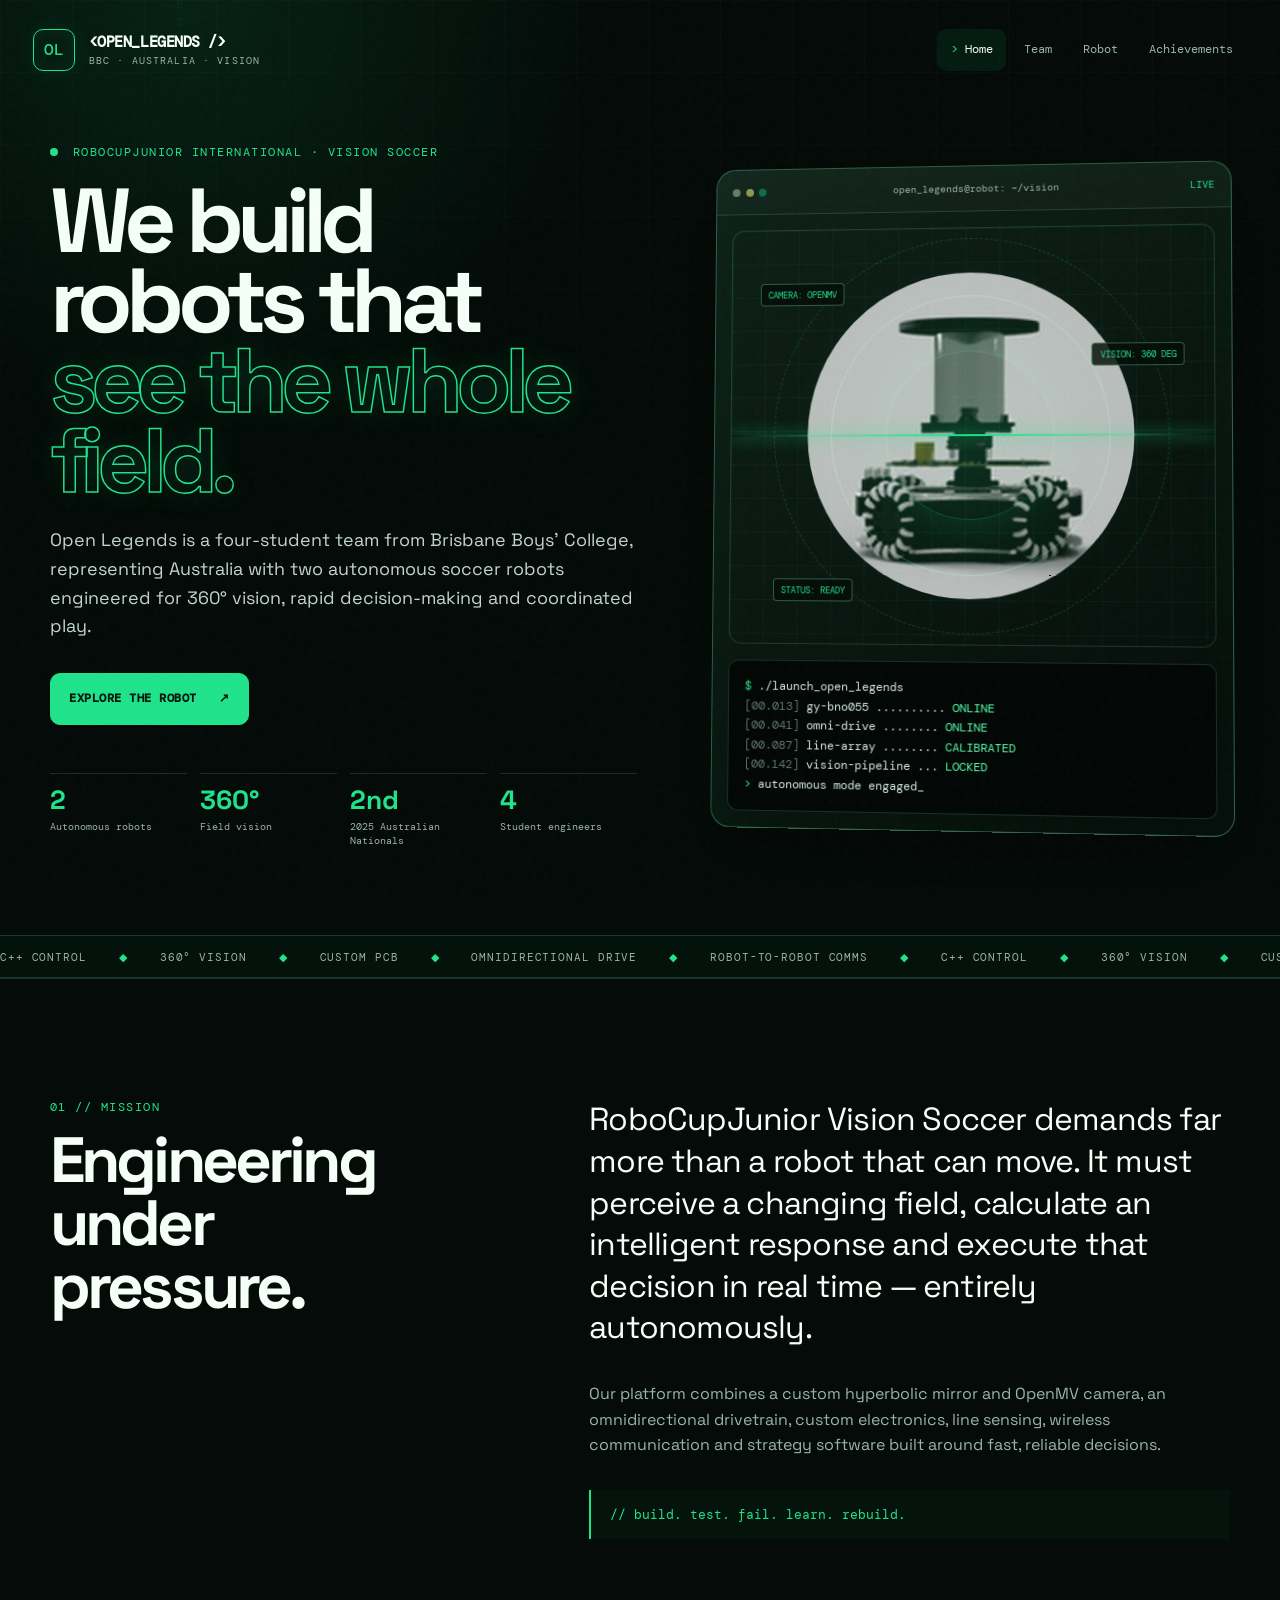
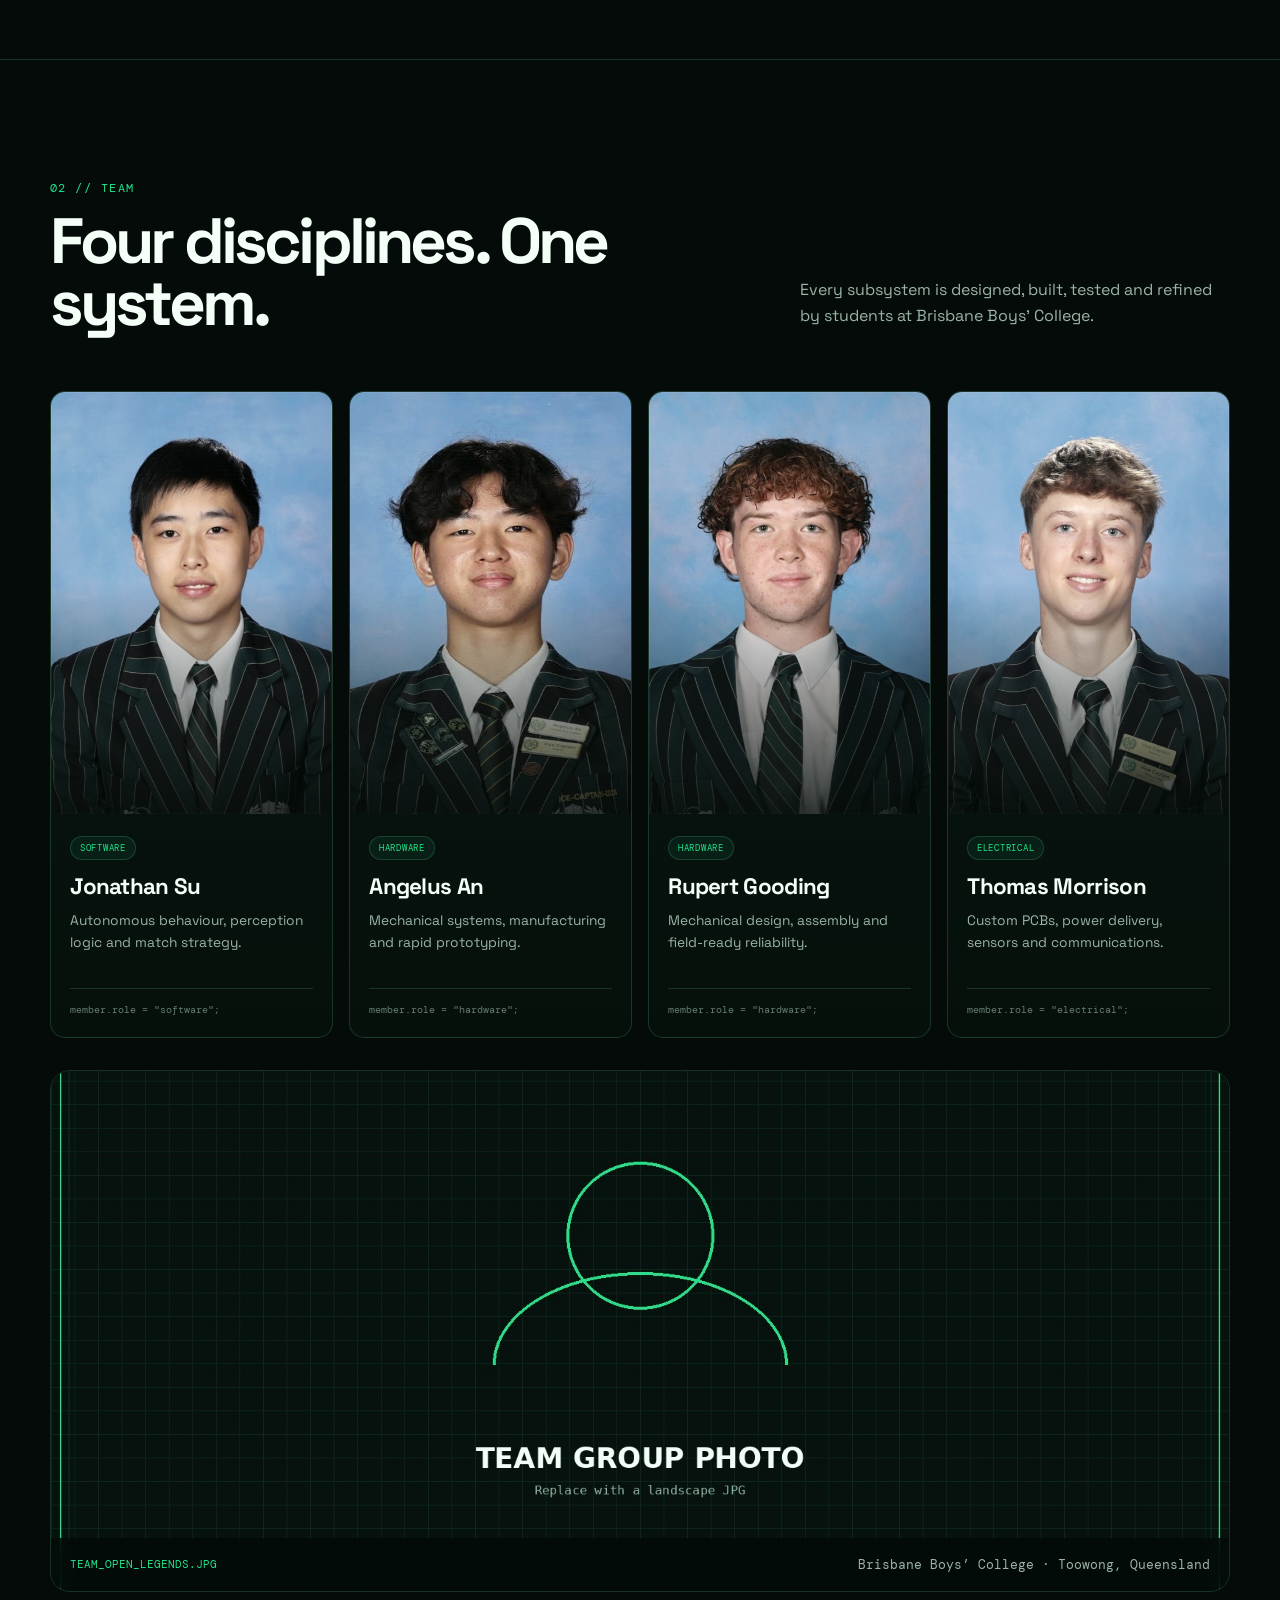
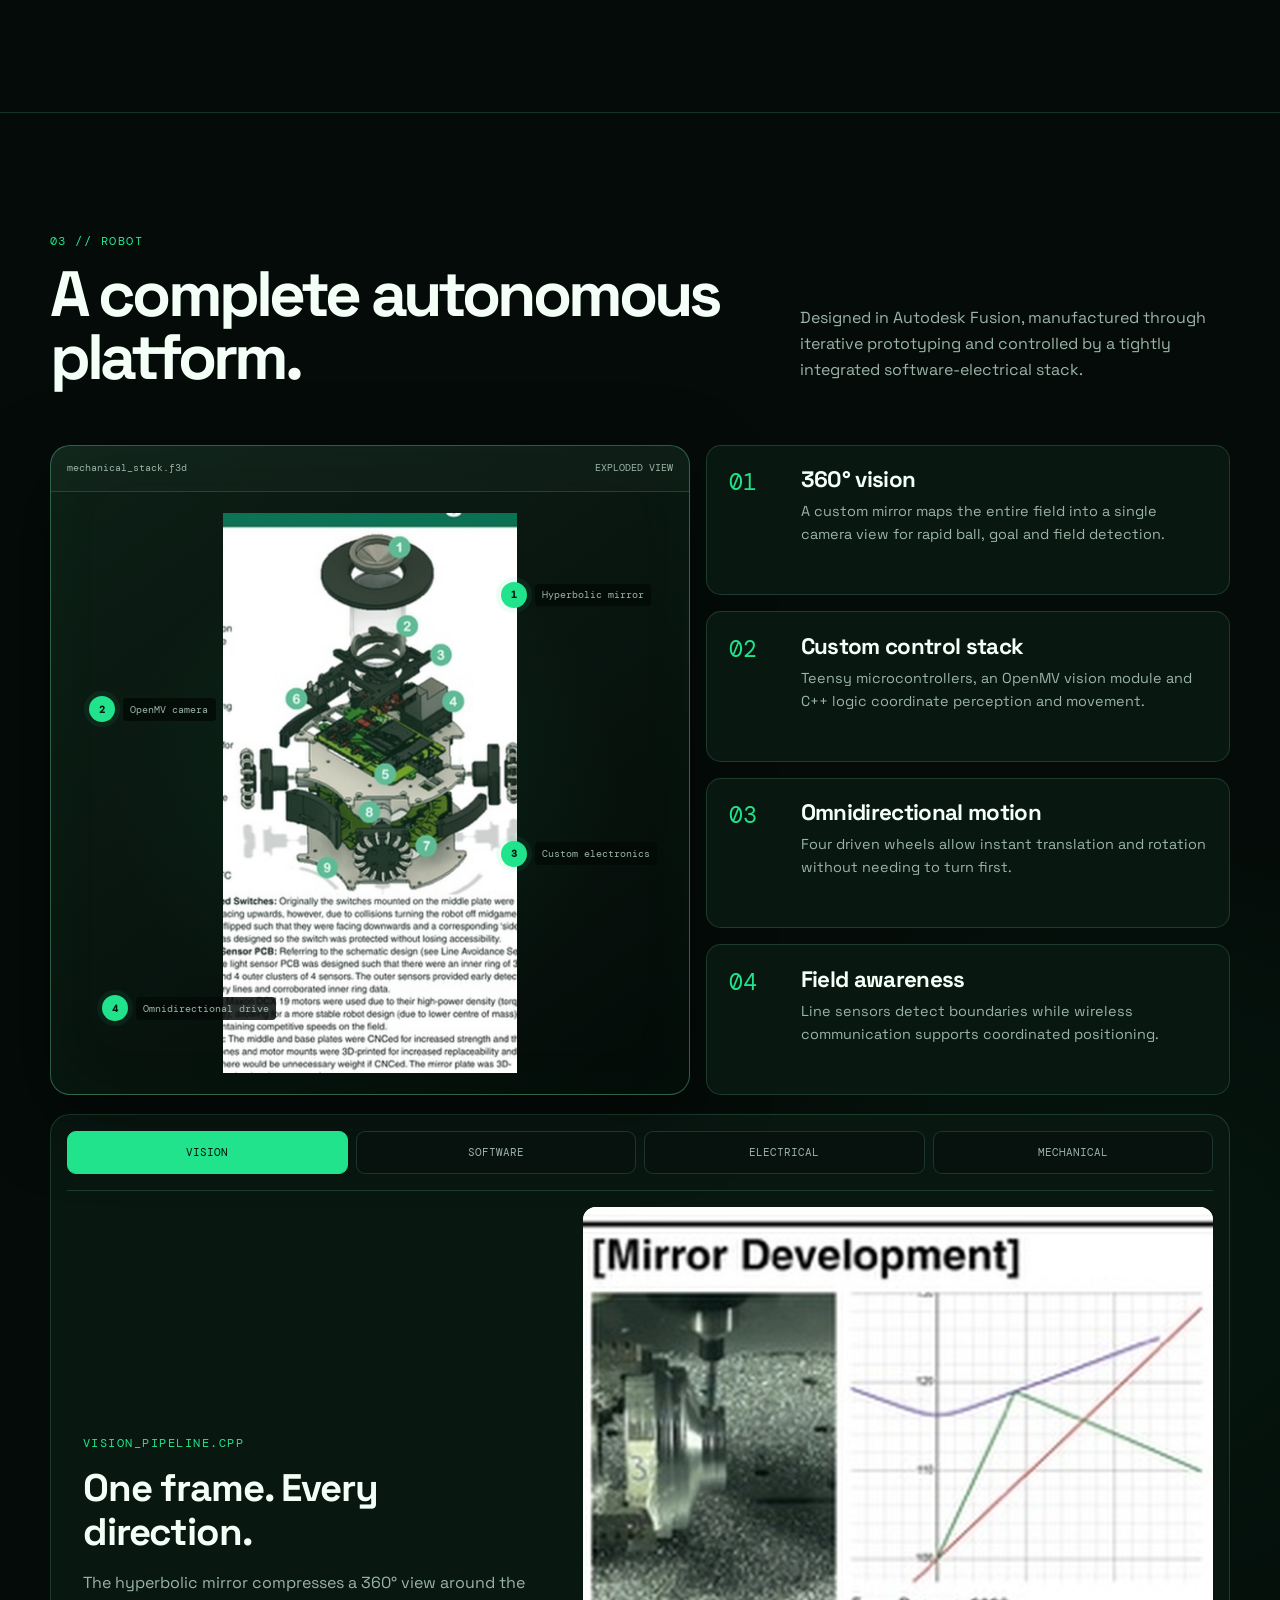
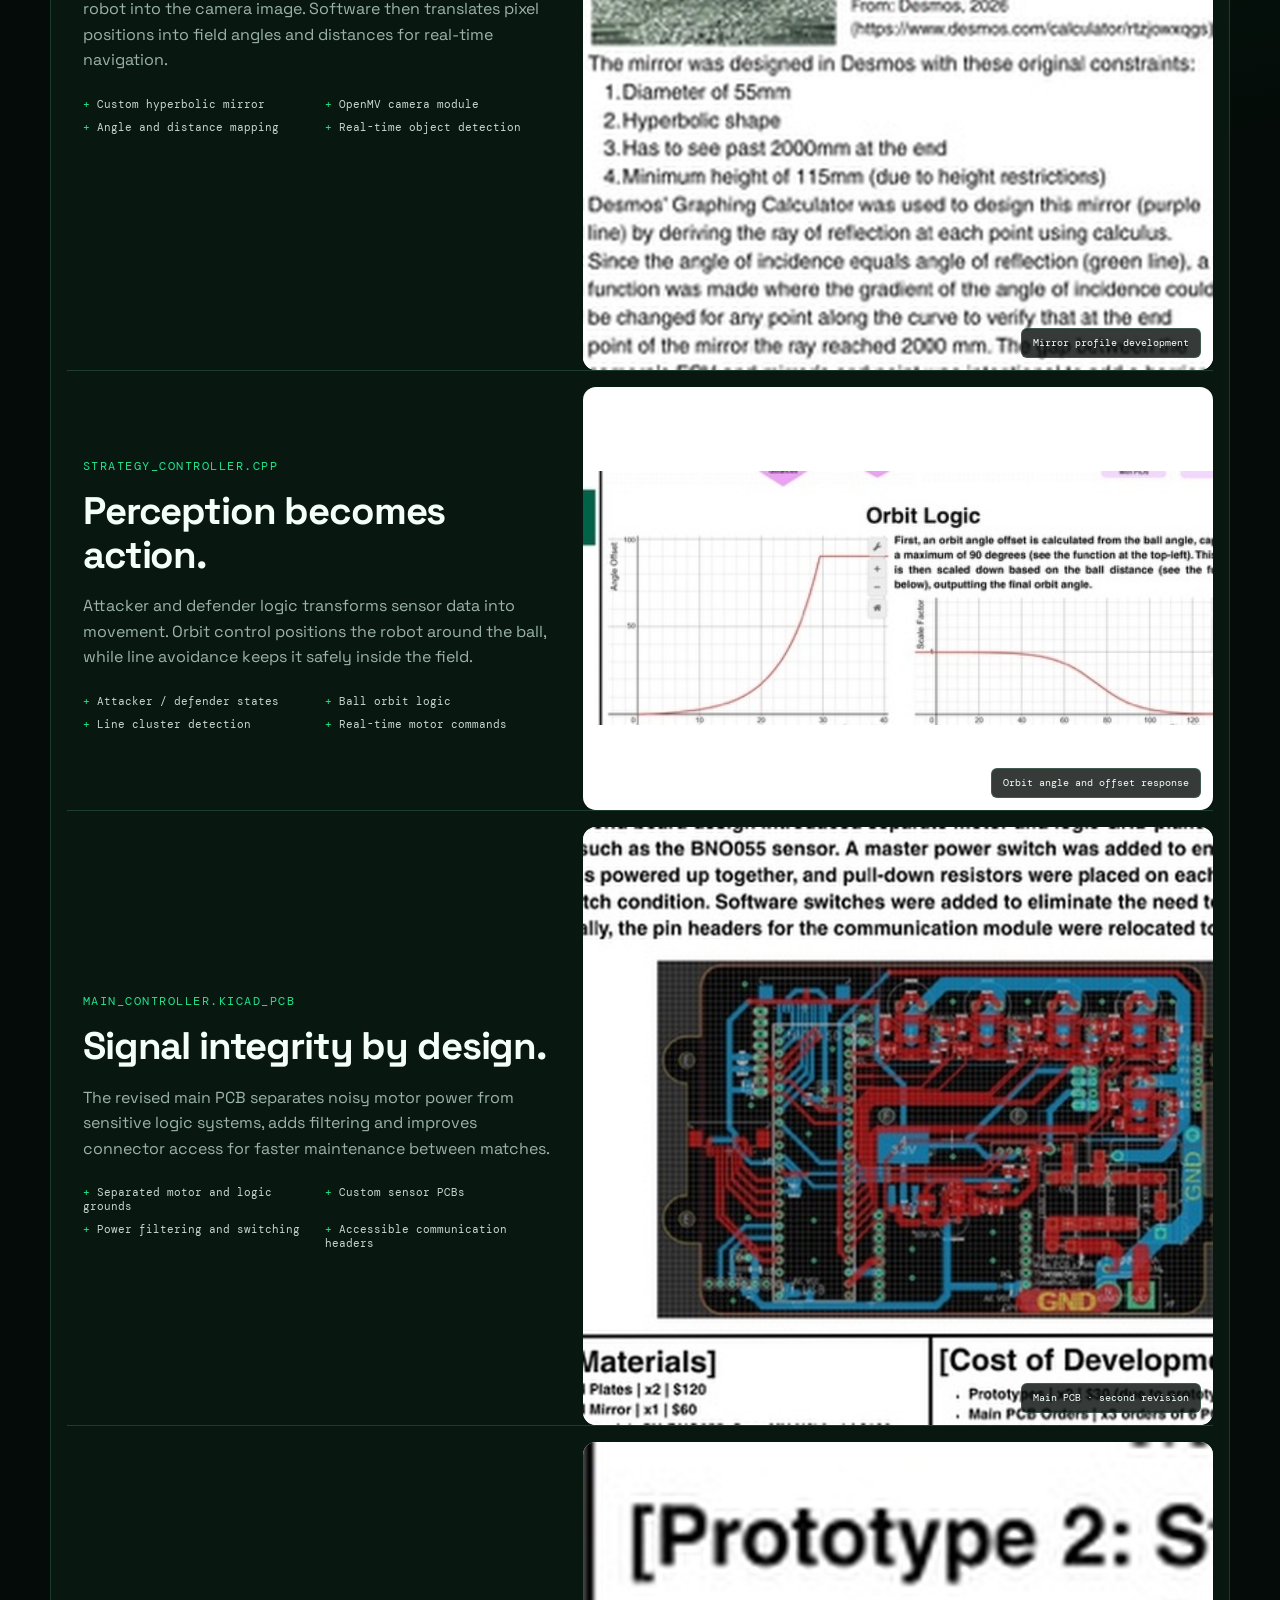
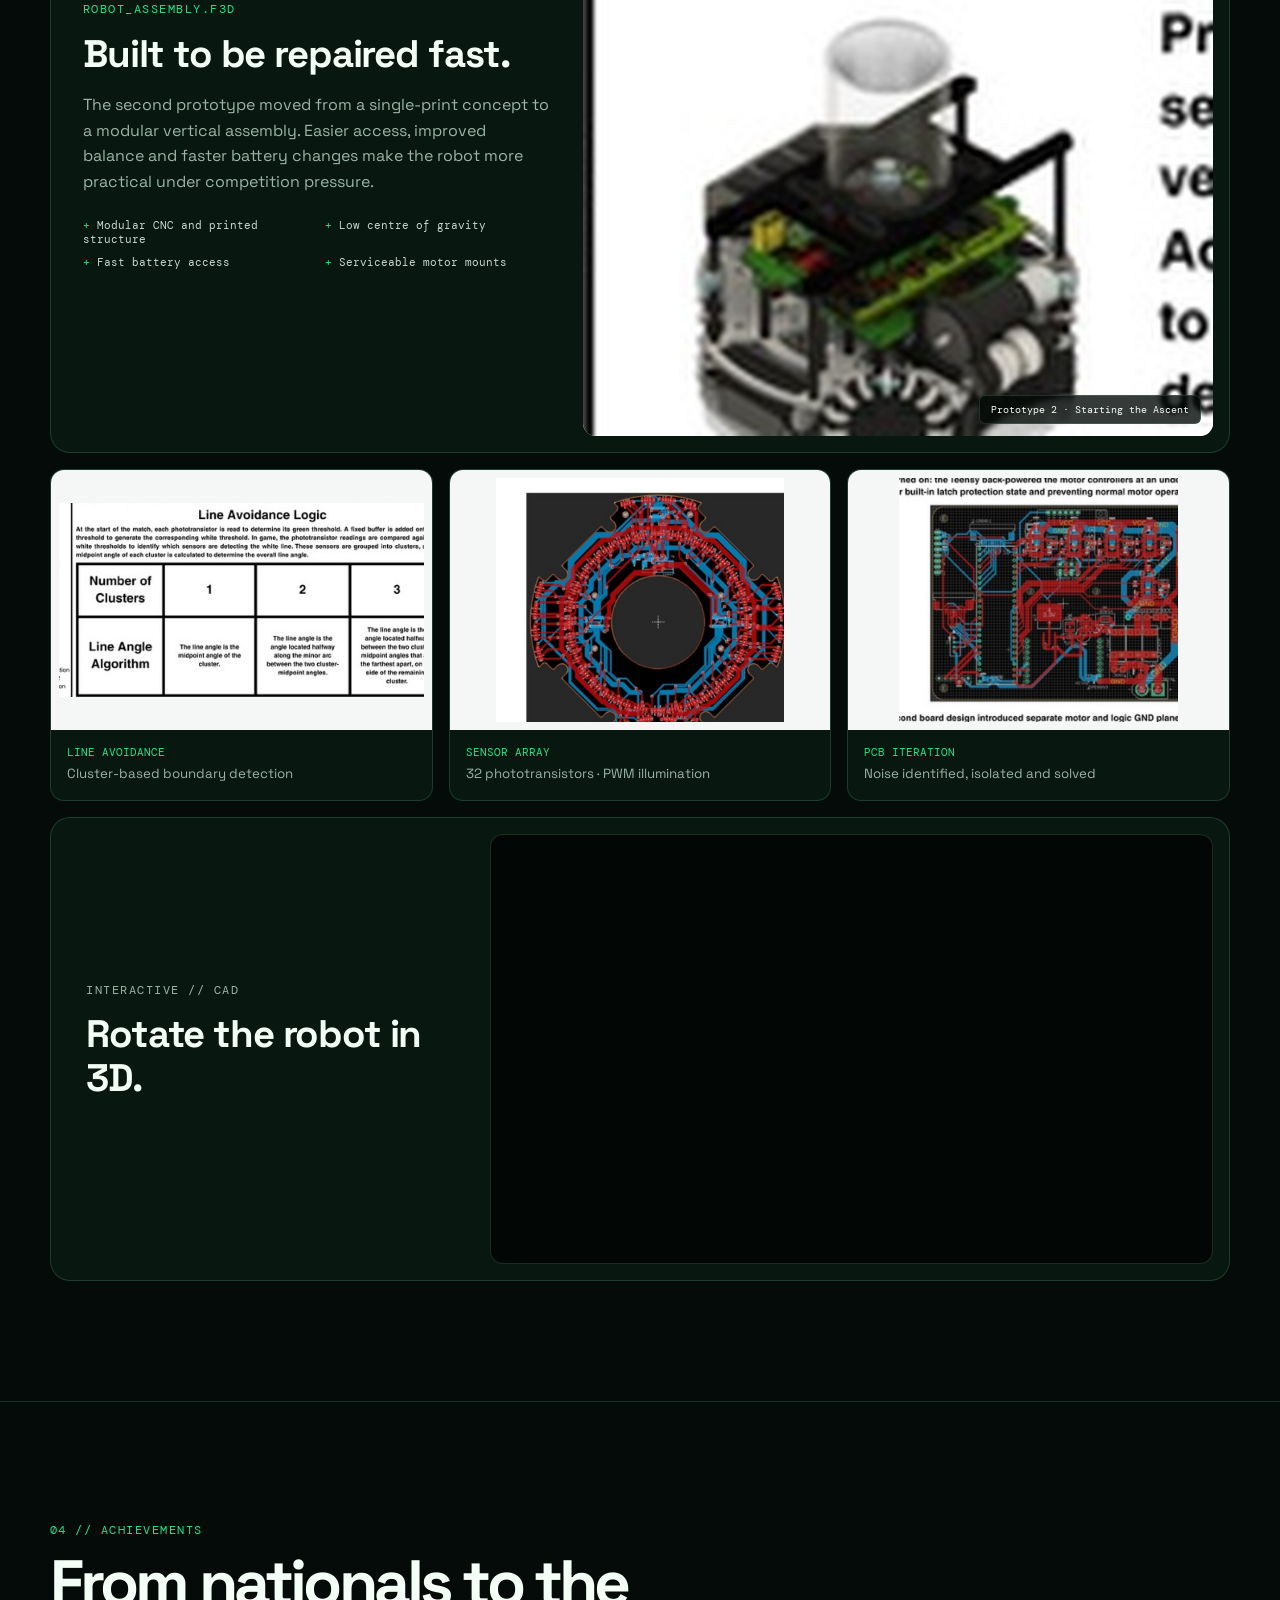
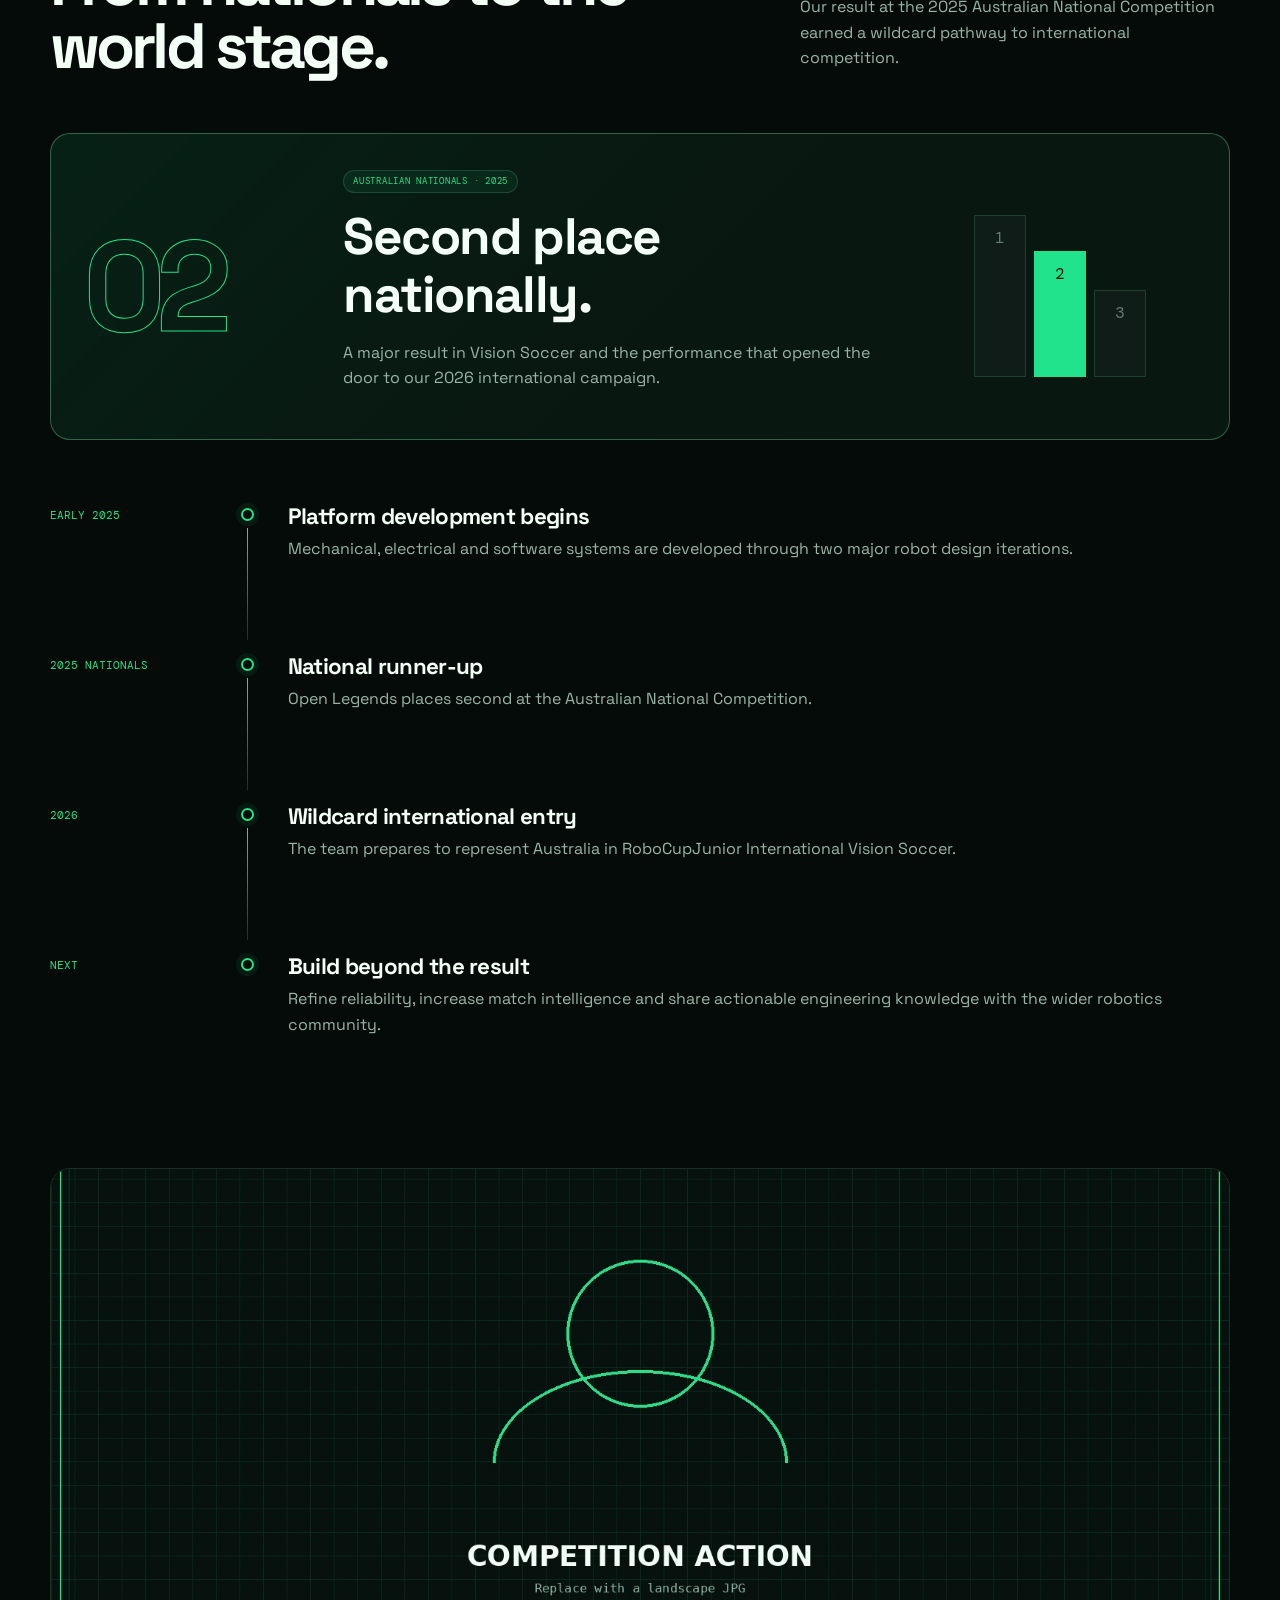
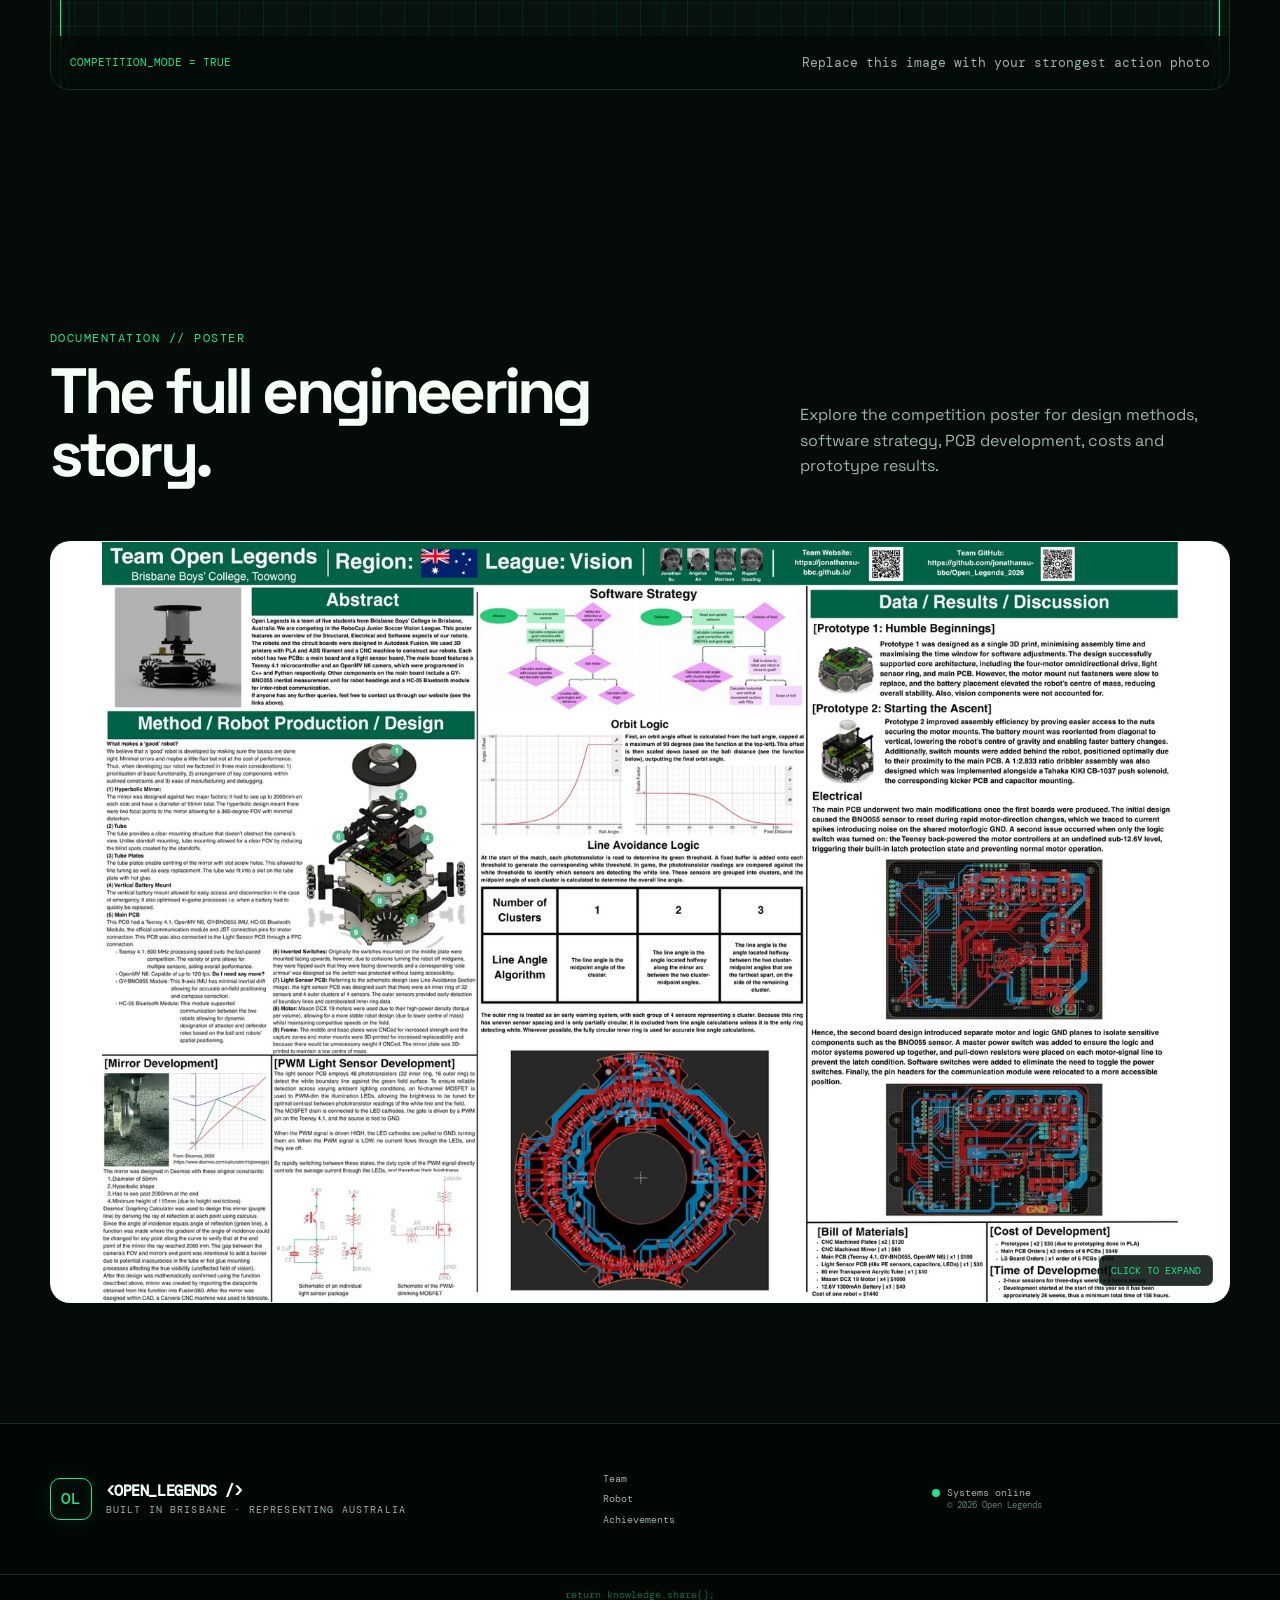
==== commit df34127f: "Remove 2026 Campaign links from index.html" ====
--- a/index.html
+++ b/index.html
@@ -39,7 +39,6 @@
         <a href="#team">Team</a>
         <a href="#robot">Robot</a>
         <a href="#achievements">Achievements</a>
-        <a href="#campaign">2026 Campaign</a>
       </div>
     </nav>
   </header>
@@ -53,7 +52,6 @@
           <p class="hero-lede">Open Legends is a four-student team from Brisbane Boys’ College, representing Australia with two autonomous soccer robots engineered for 360° vision, rapid decision-making and coordinated play.</p>
           <div class="hero-actions">
             <a class="button button-primary" href="#robot"><span>Explore the robot</span><b aria-hidden="true">↗</b></a>
-            <a class="button button-ghost" href="#campaign"><span>Back the 2026 campaign</span></a>
           </div>
           <div class="hero-stats" aria-label="Team highlights">
             <div><strong data-count="2">0</strong><span>Autonomous robots</span></div>
@@ -295,7 +293,7 @@
   <footer class="site-footer">
     <div class="container footer-grid">
       <div><a class="brand footer-brand" href="#top"><span class="brand-mark">OL</span><span class="brand-copy"><strong>&lt;OPEN_LEGENDS /&gt;</strong><small>BUILT IN BRISBANE · REPRESENTING AUSTRALIA</small></span></a></div>
-      <div class="footer-nav"><a href="#team">Team</a><a href="#robot">Robot</a><a href="#achievements">Achievements</a><a href="#campaign">2026 Campaign</a></div>
+      <div class="footer-nav"><a href="#team">Team</a><a href="#robot">Robot</a><a href="#achievements">Achievements</a></div>
       <div class="footer-status"><span class="pulse-dot"></span><span>Systems online</span><small>© <span id="year"></span> Open Legends</small></div>
     </div>
     <div class="footer-code"><code>return knowledge.share();</code></div>
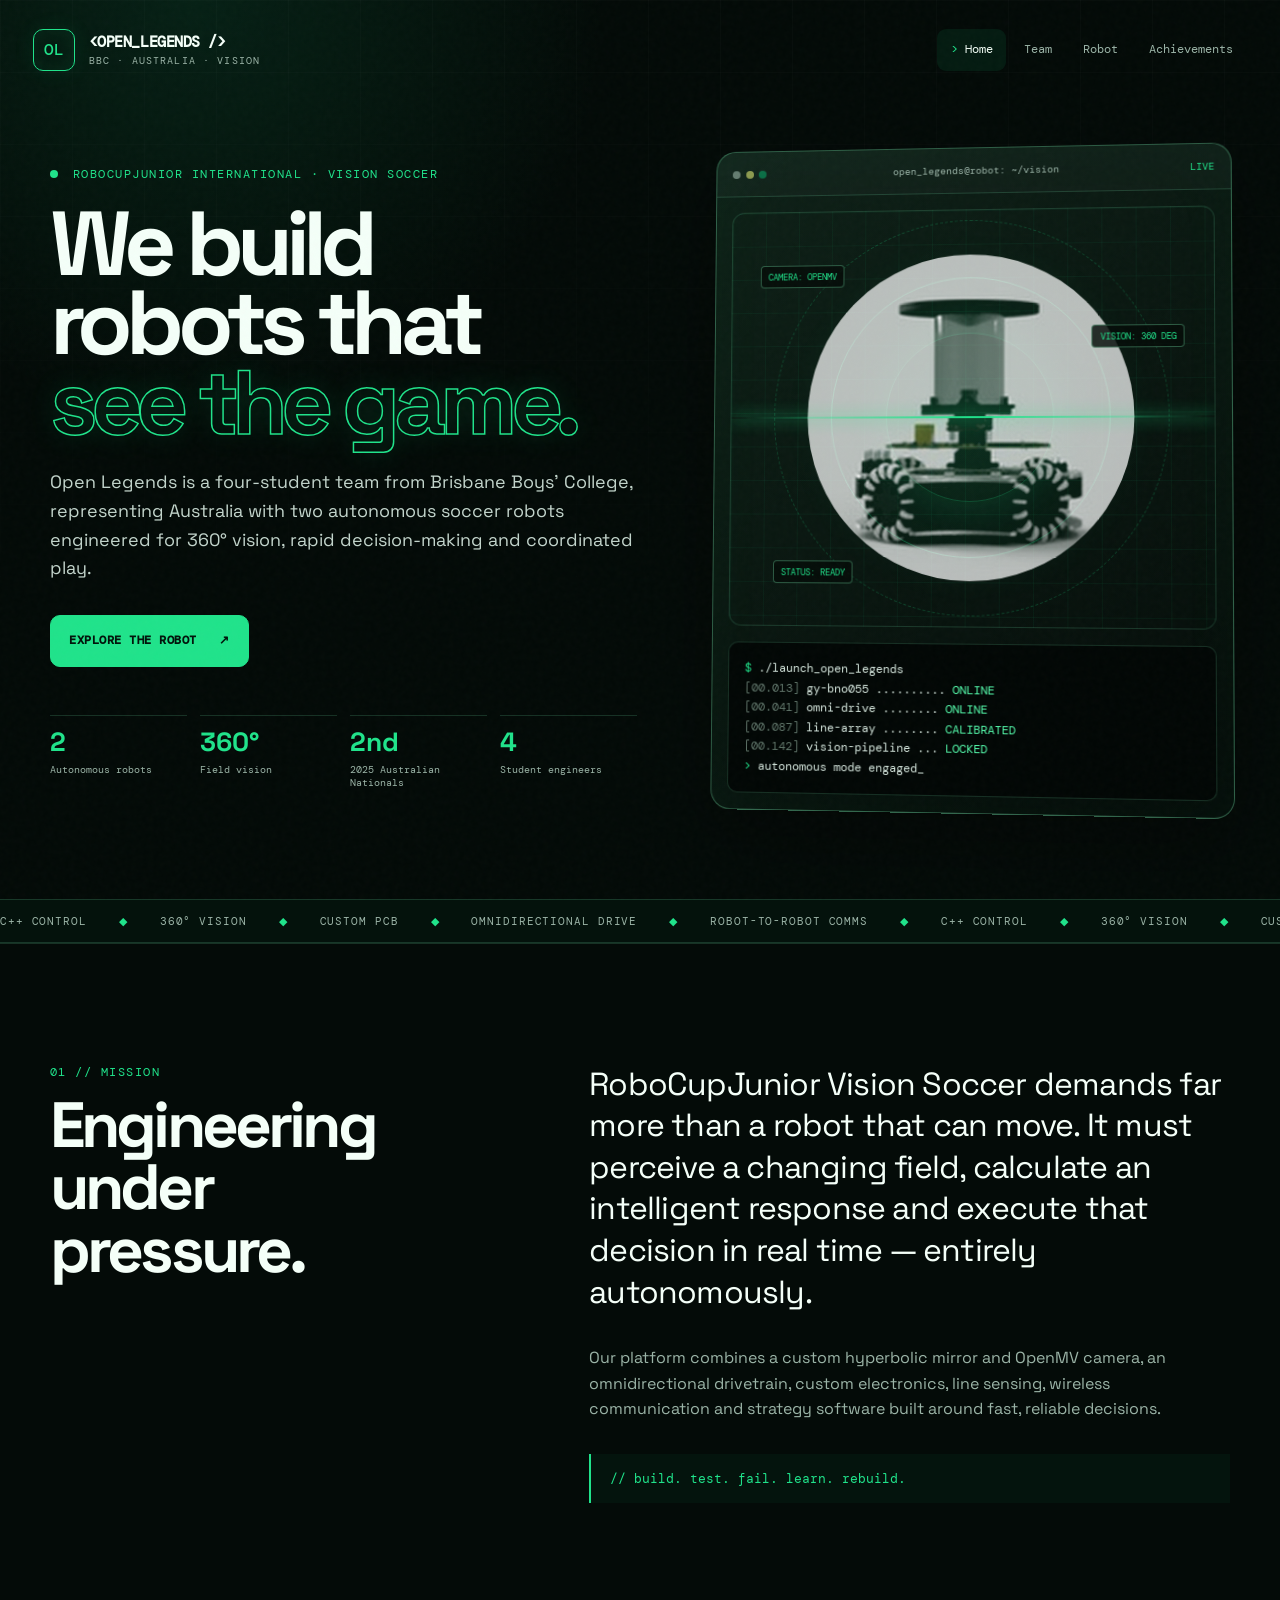
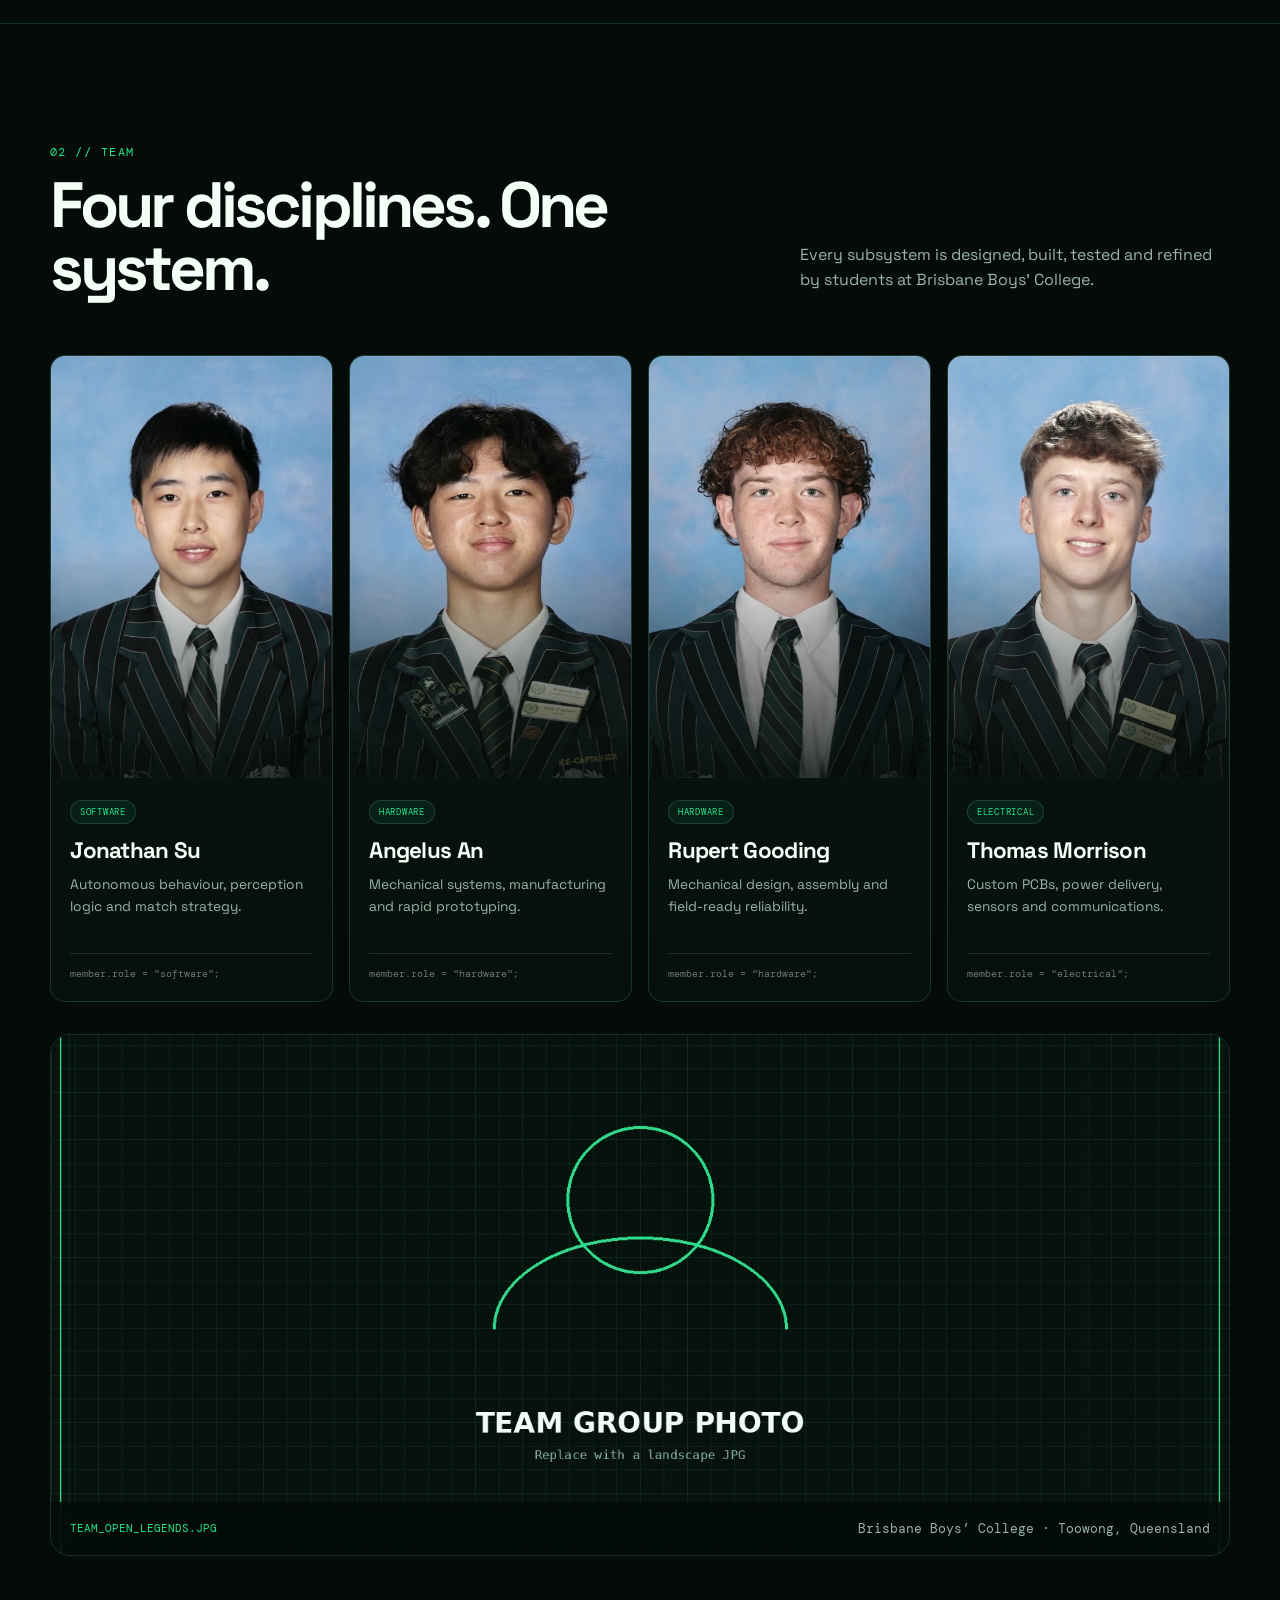
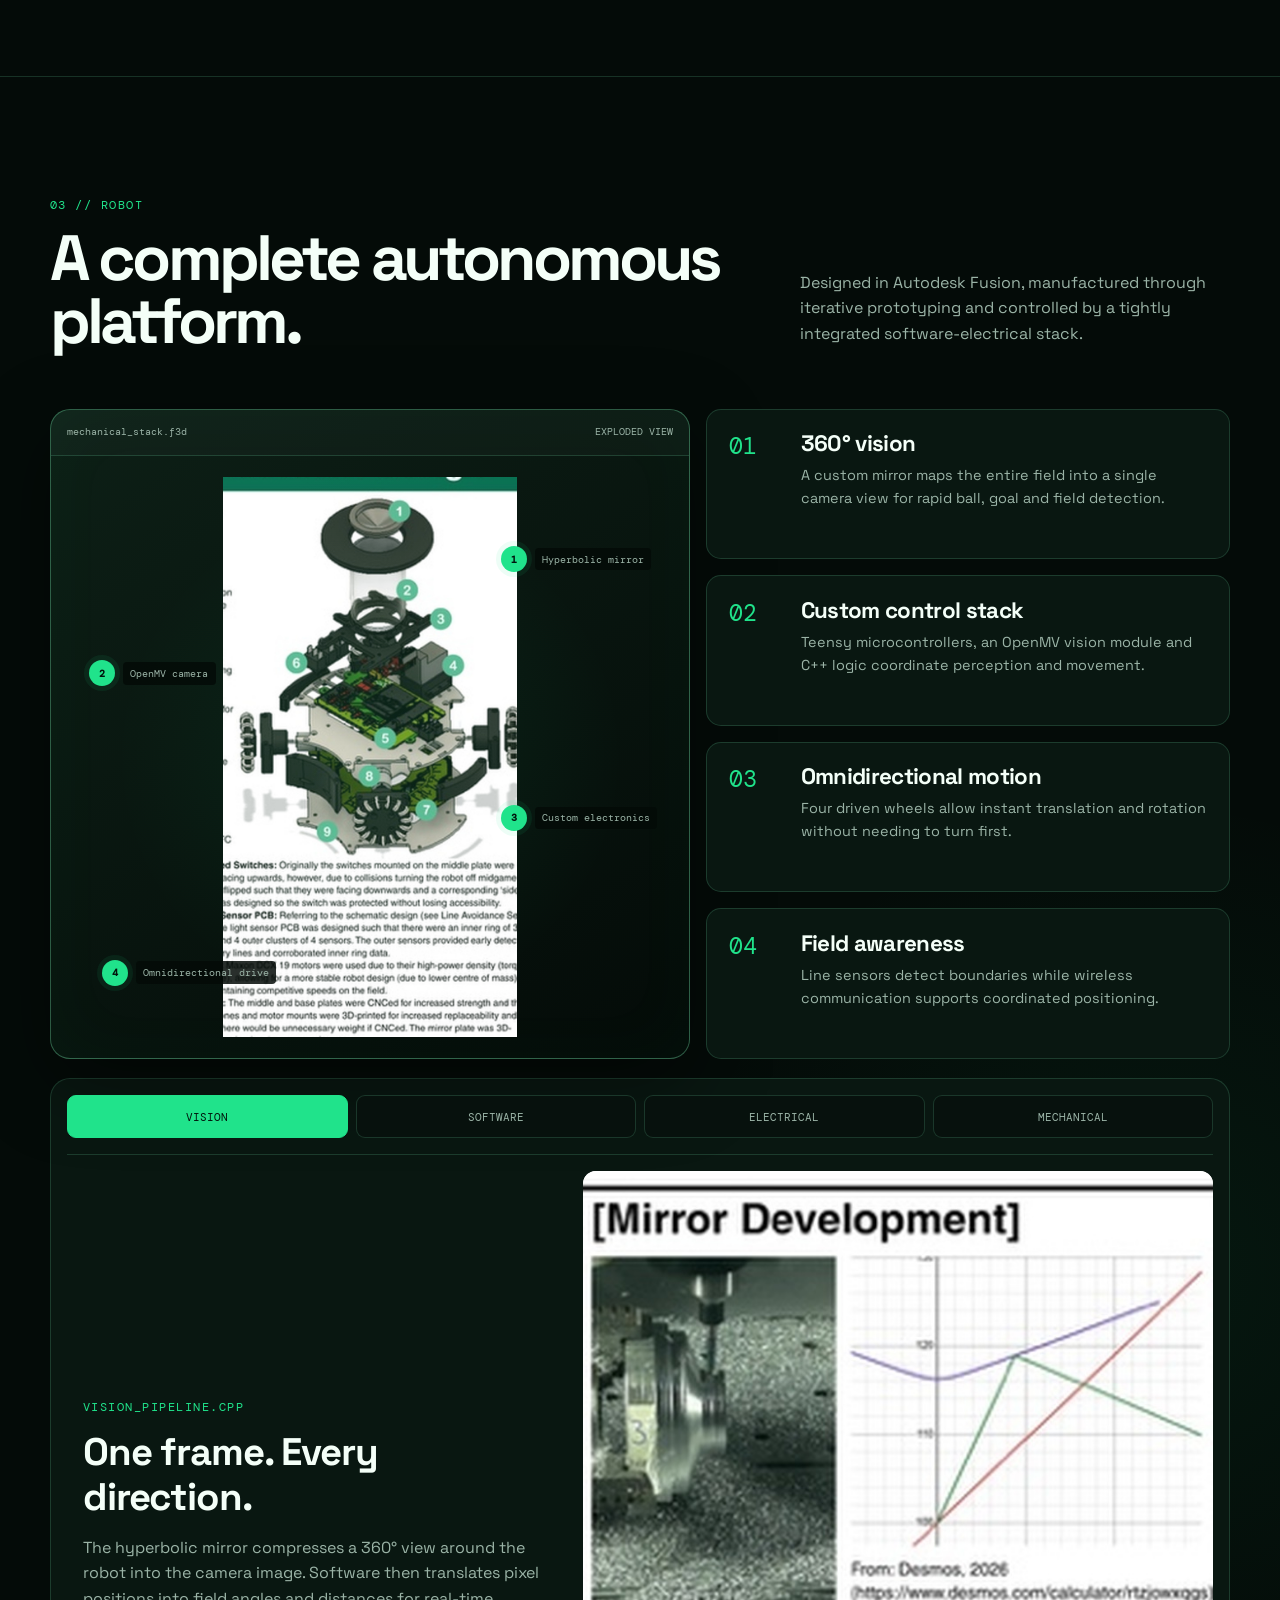
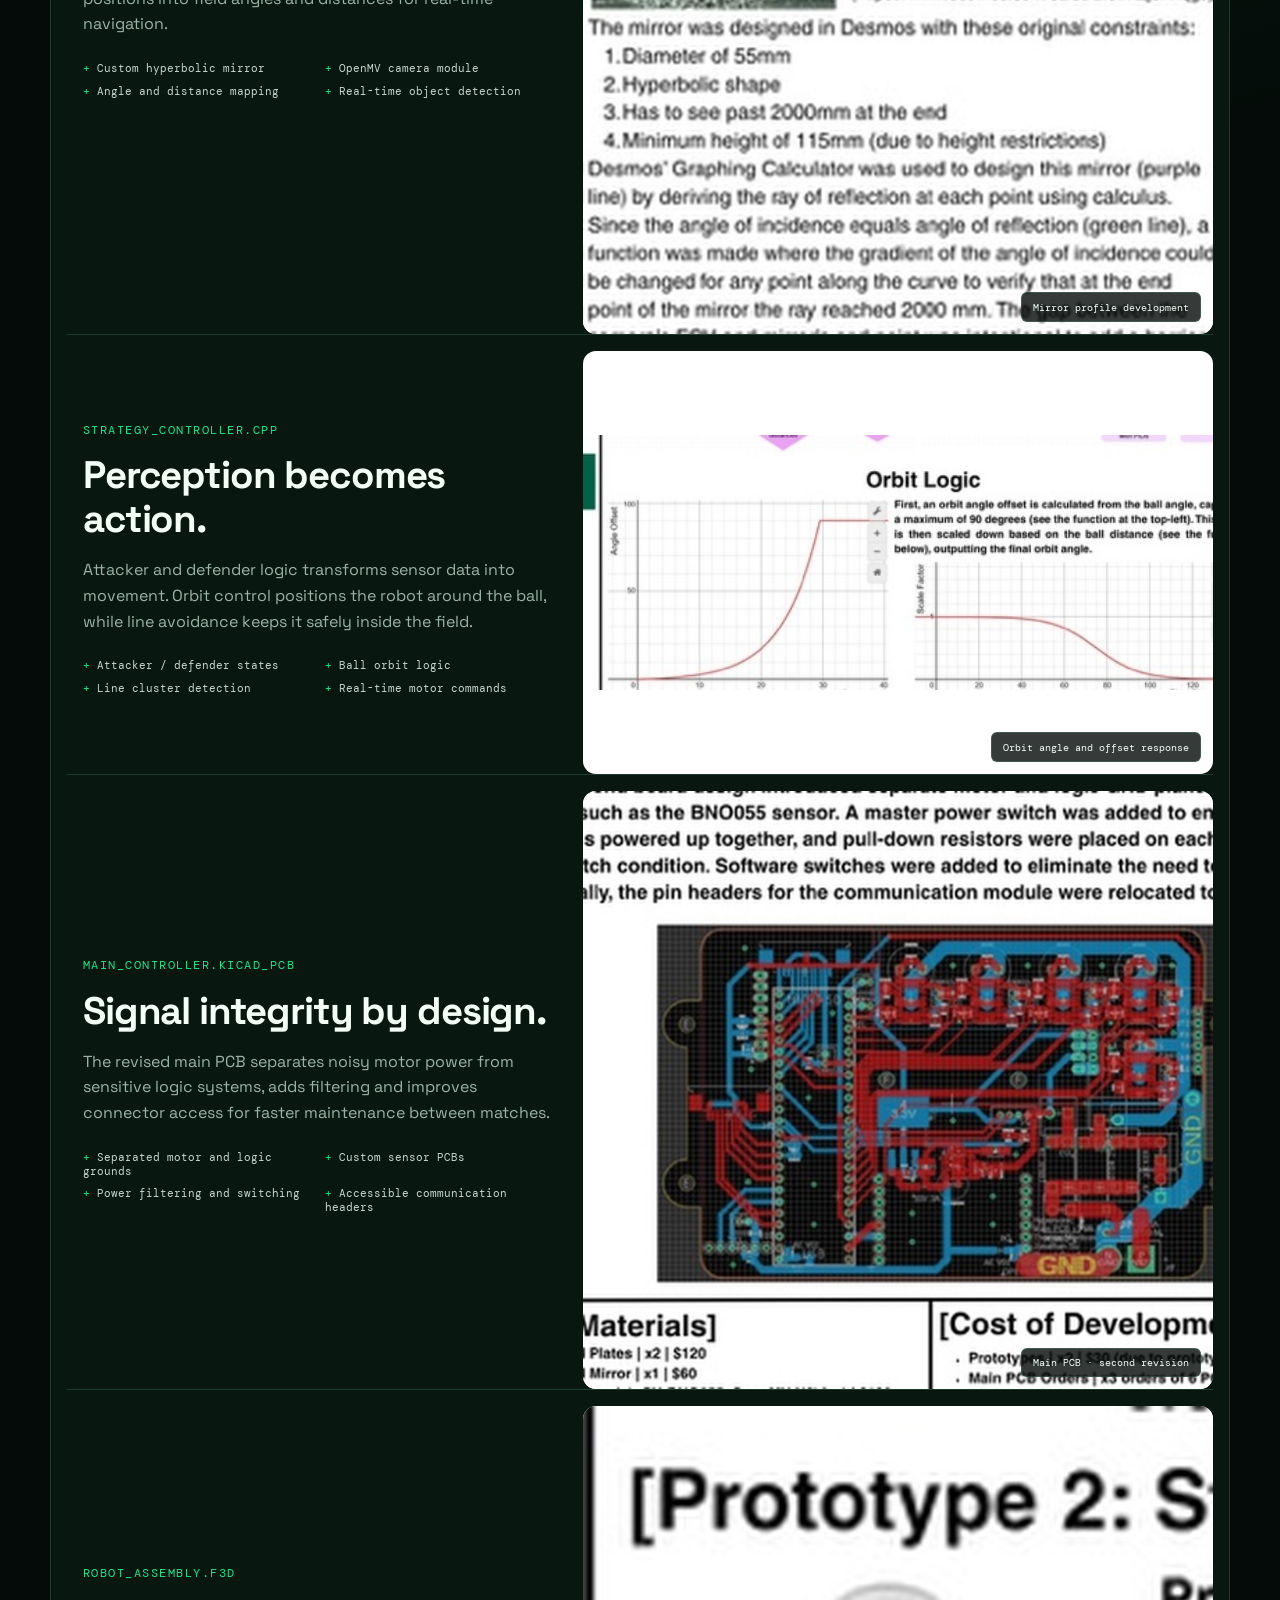
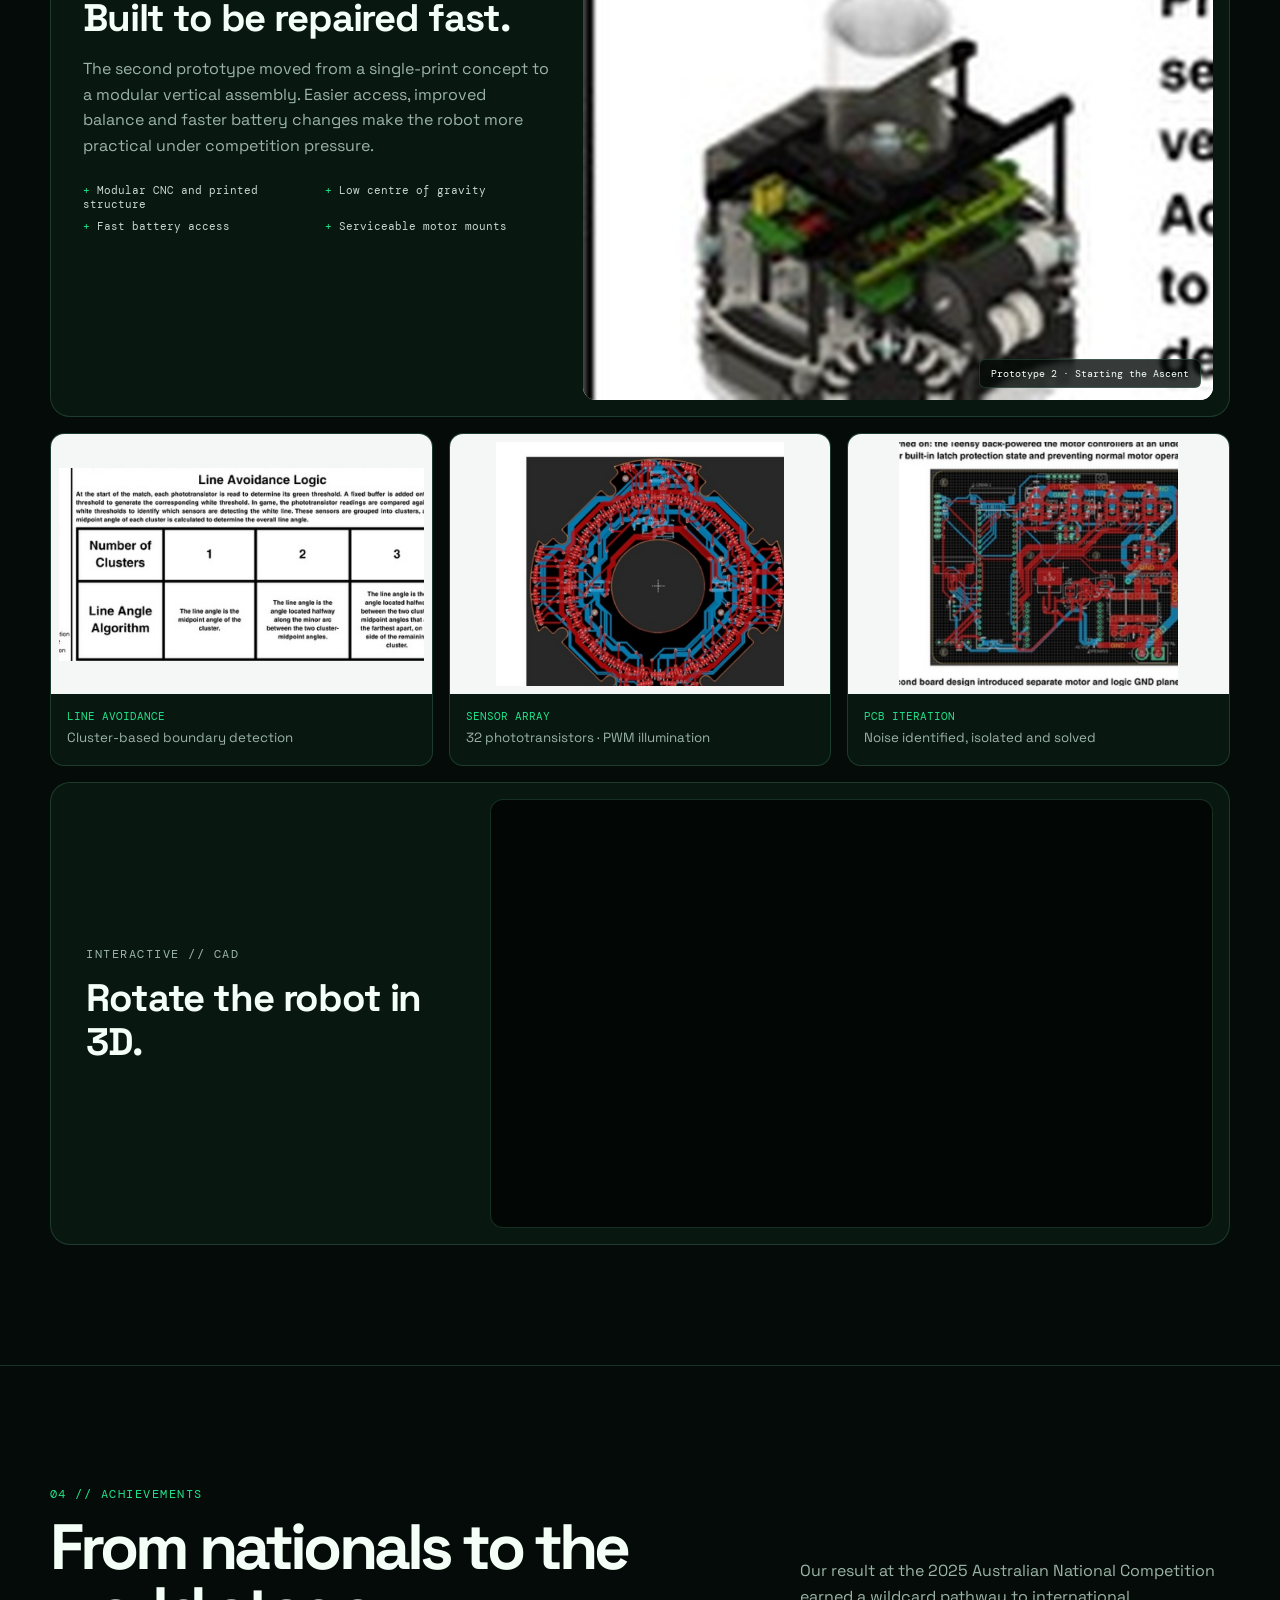
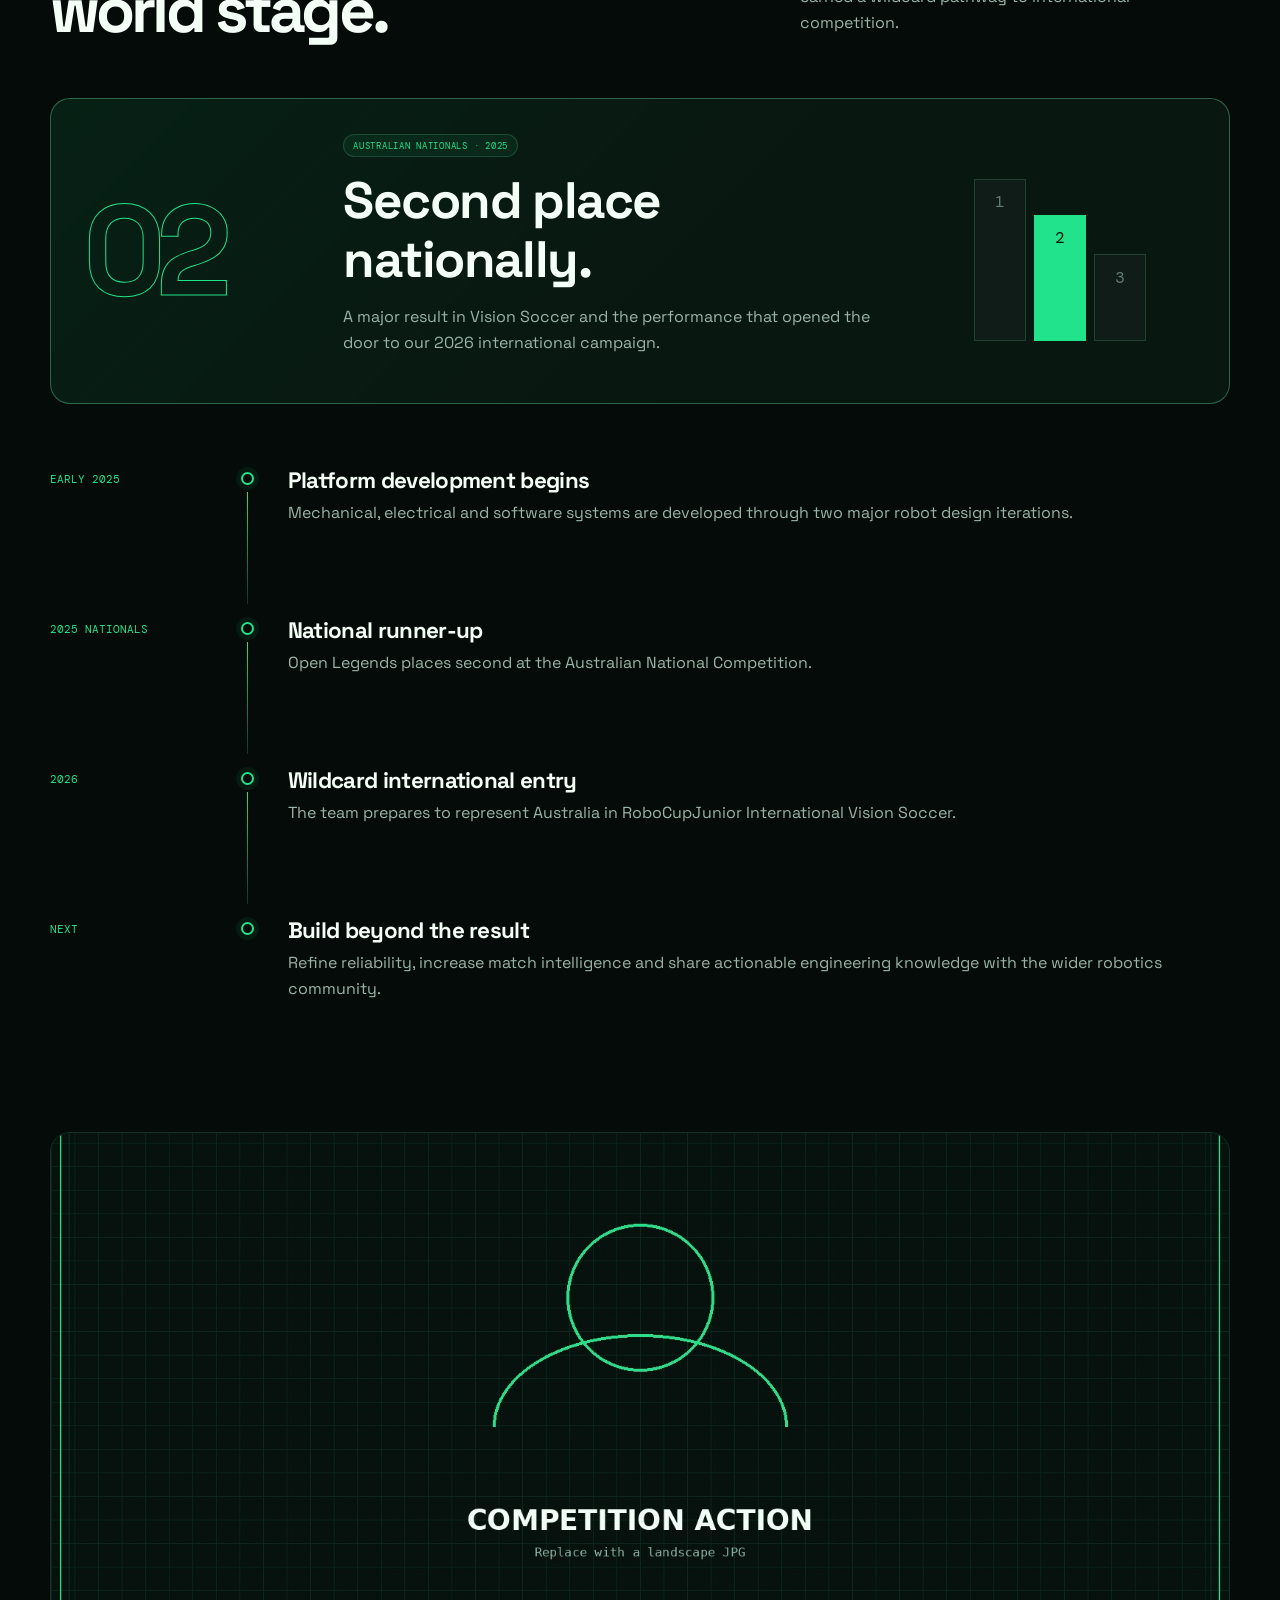
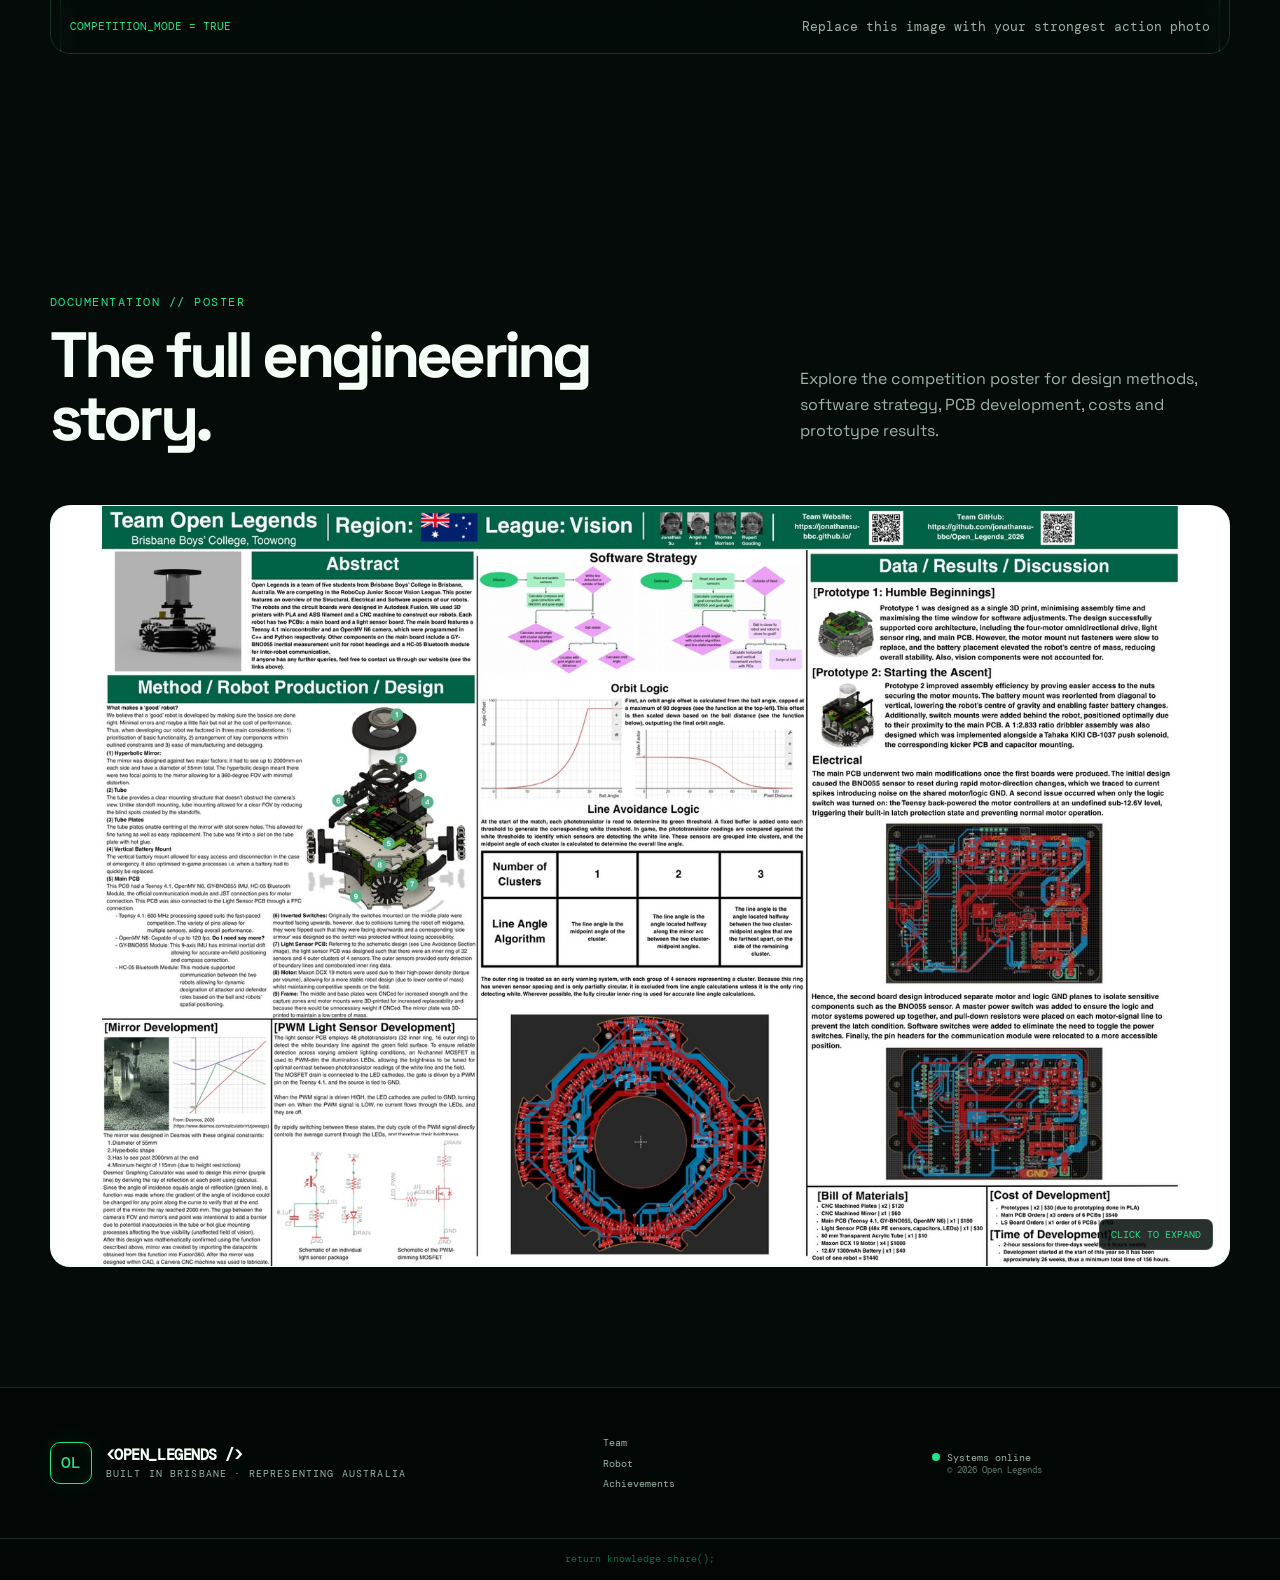
==== commit d0d9ef9a: "Update index.html" ====
--- a/index.html
+++ b/index.html
@@ -48,7 +48,7 @@
       <div class="hero-grid container">
         <div class="hero-copy reveal">
           <div class="eyebrow"><span class="pulse-dot"></span> ROBOCUPJUNIOR INTERNATIONAL · VISION SOCCER</div>
-          <h1 id="hero-title">We build robots that <span class="text-outline">see the whole field.</span></h1>
+          <h1 id="hero-title">We build robots that <span class="text-outline">see the game.</span></h1>
           <p class="hero-lede">Open Legends is a four-student team from Brisbane Boys’ College, representing Australia with two autonomous soccer robots engineered for 360° vision, rapid decision-making and coordinated play.</p>
           <div class="hero-actions">
             <a class="button button-primary" href="#robot"><span>Explore the robot</span><b aria-hidden="true">↗</b></a>
